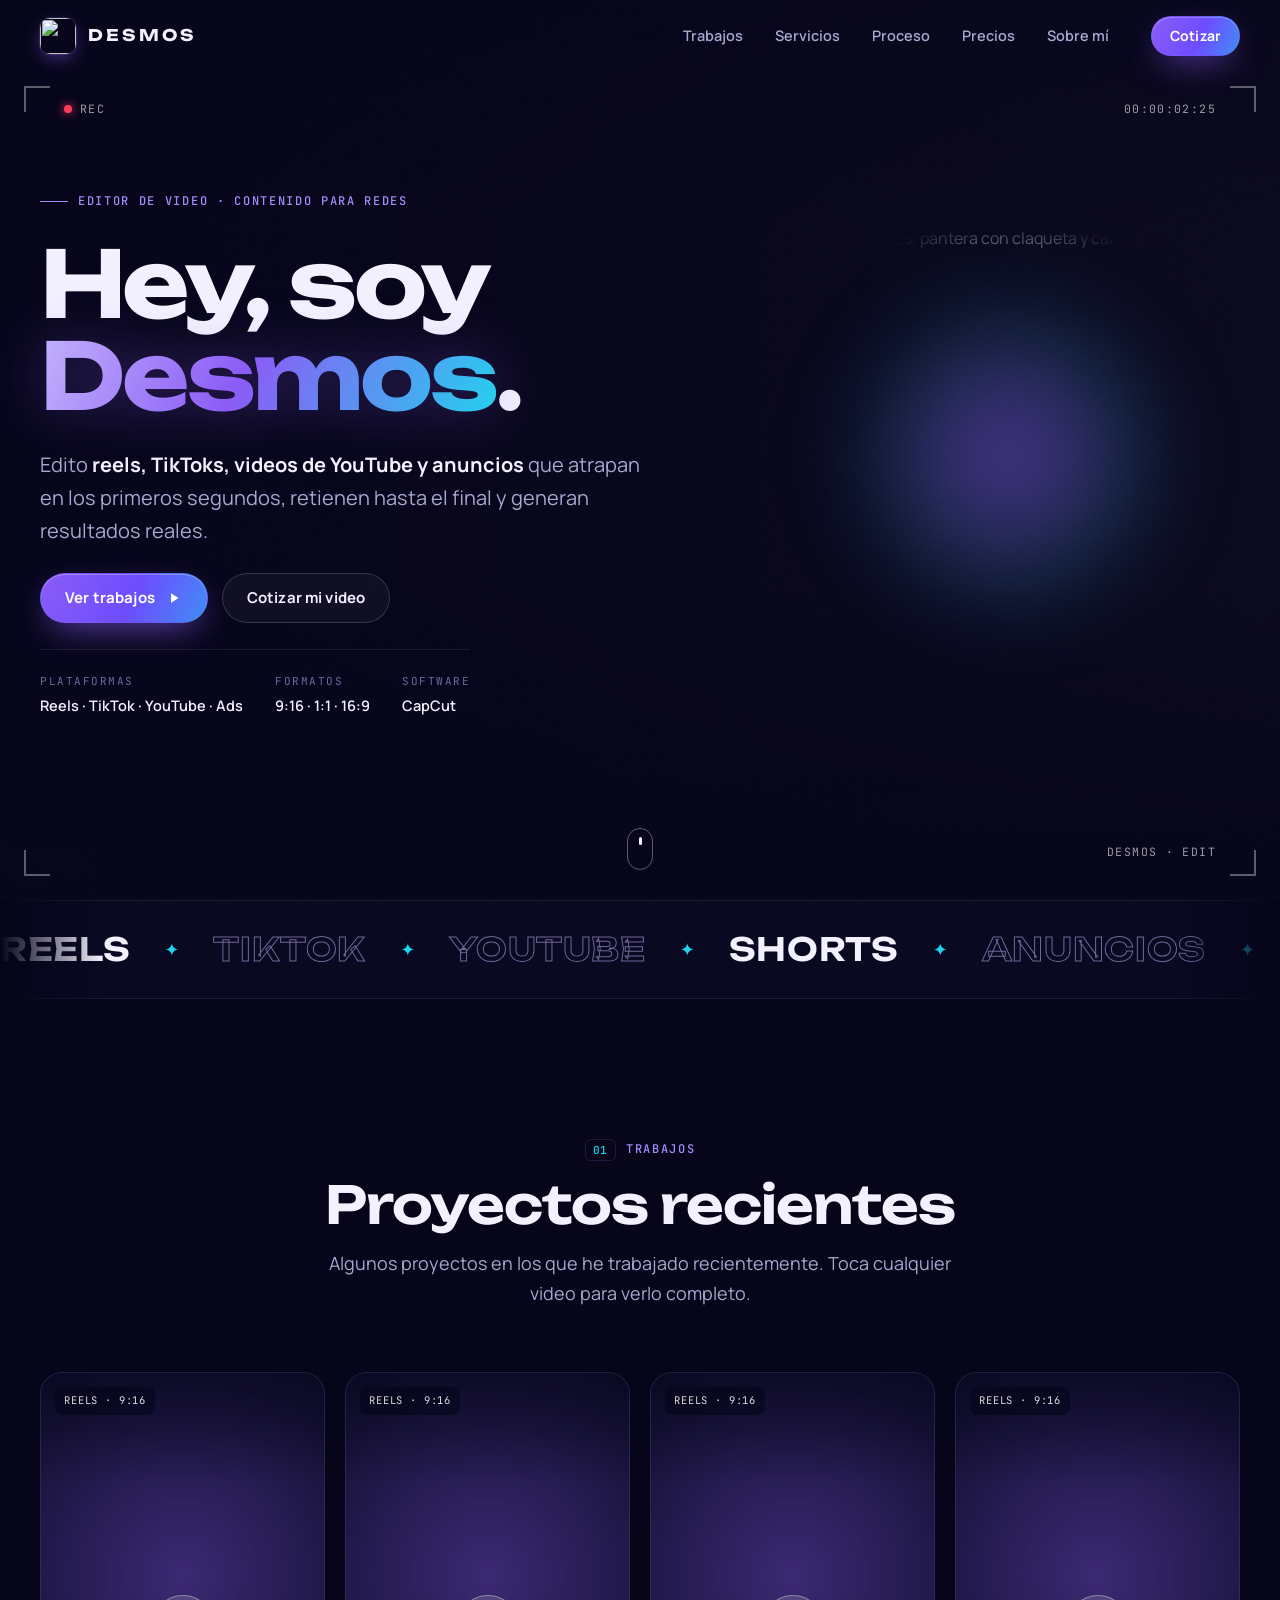
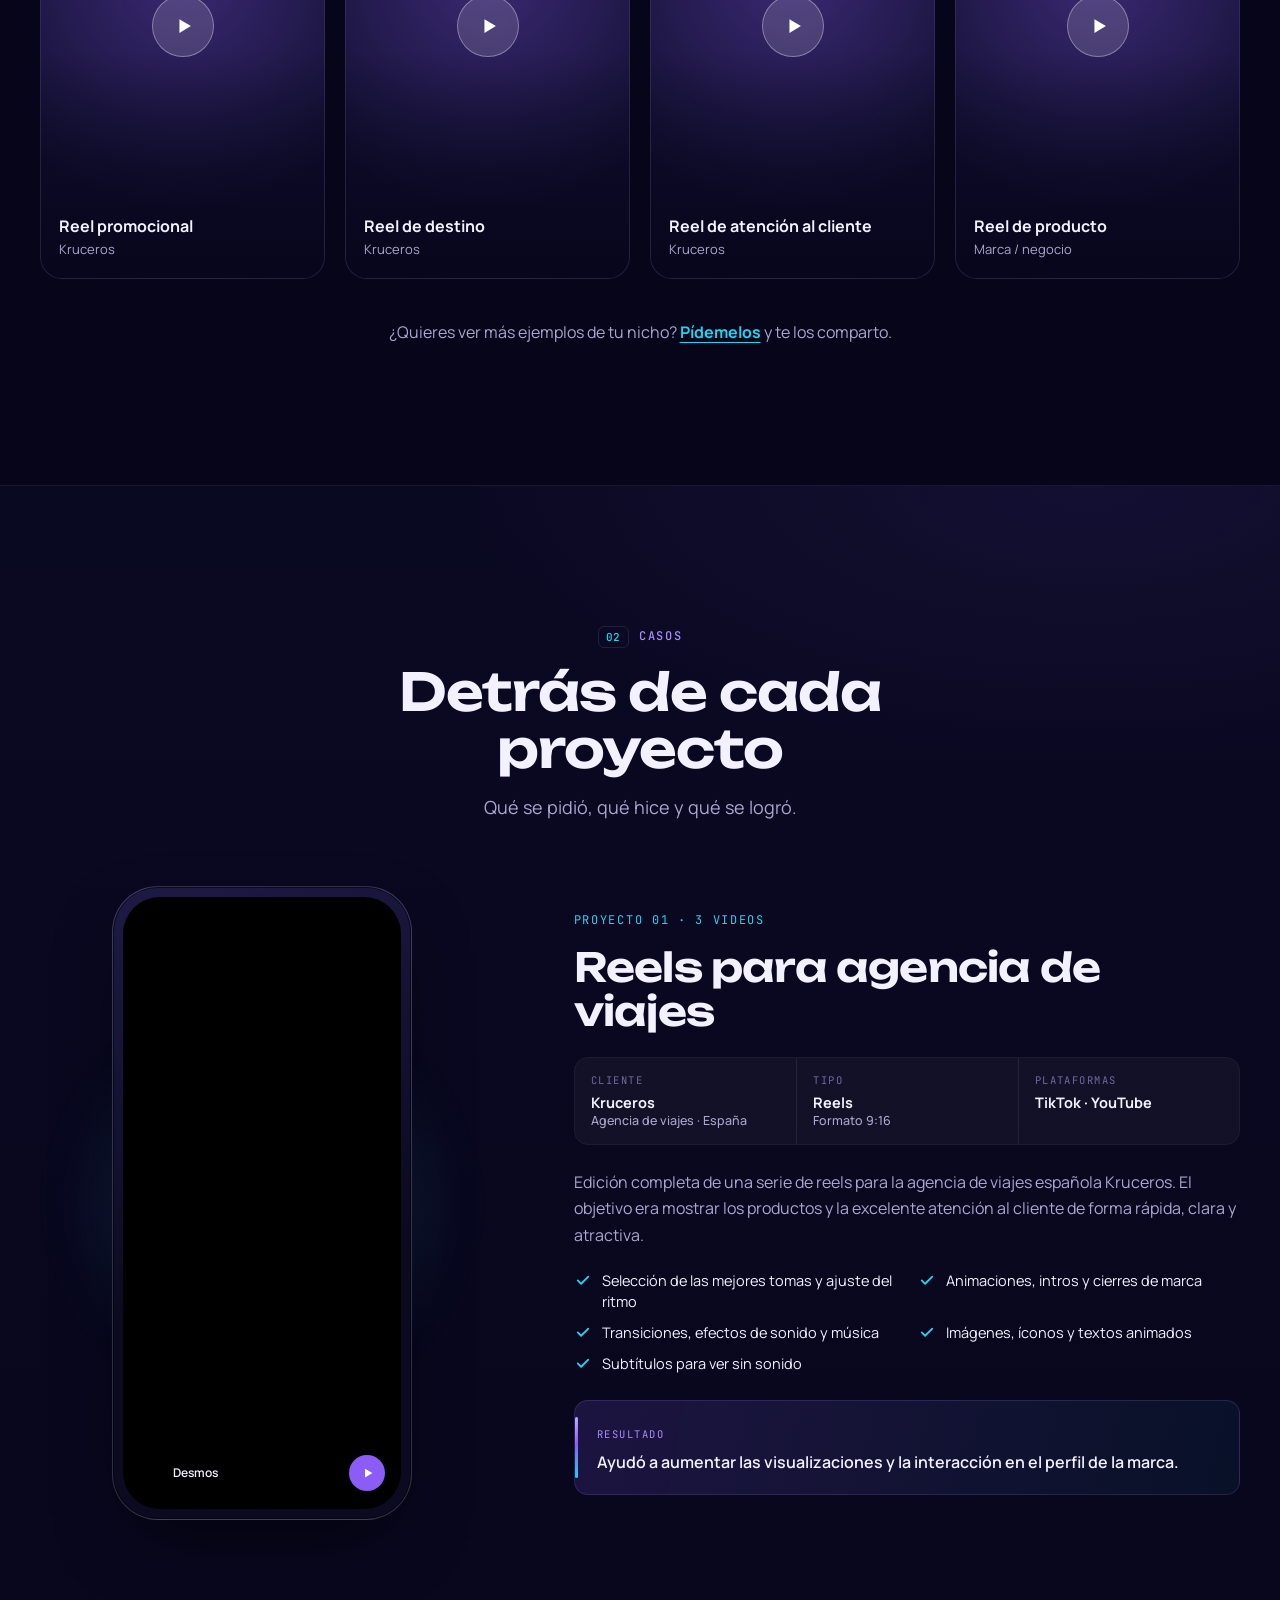
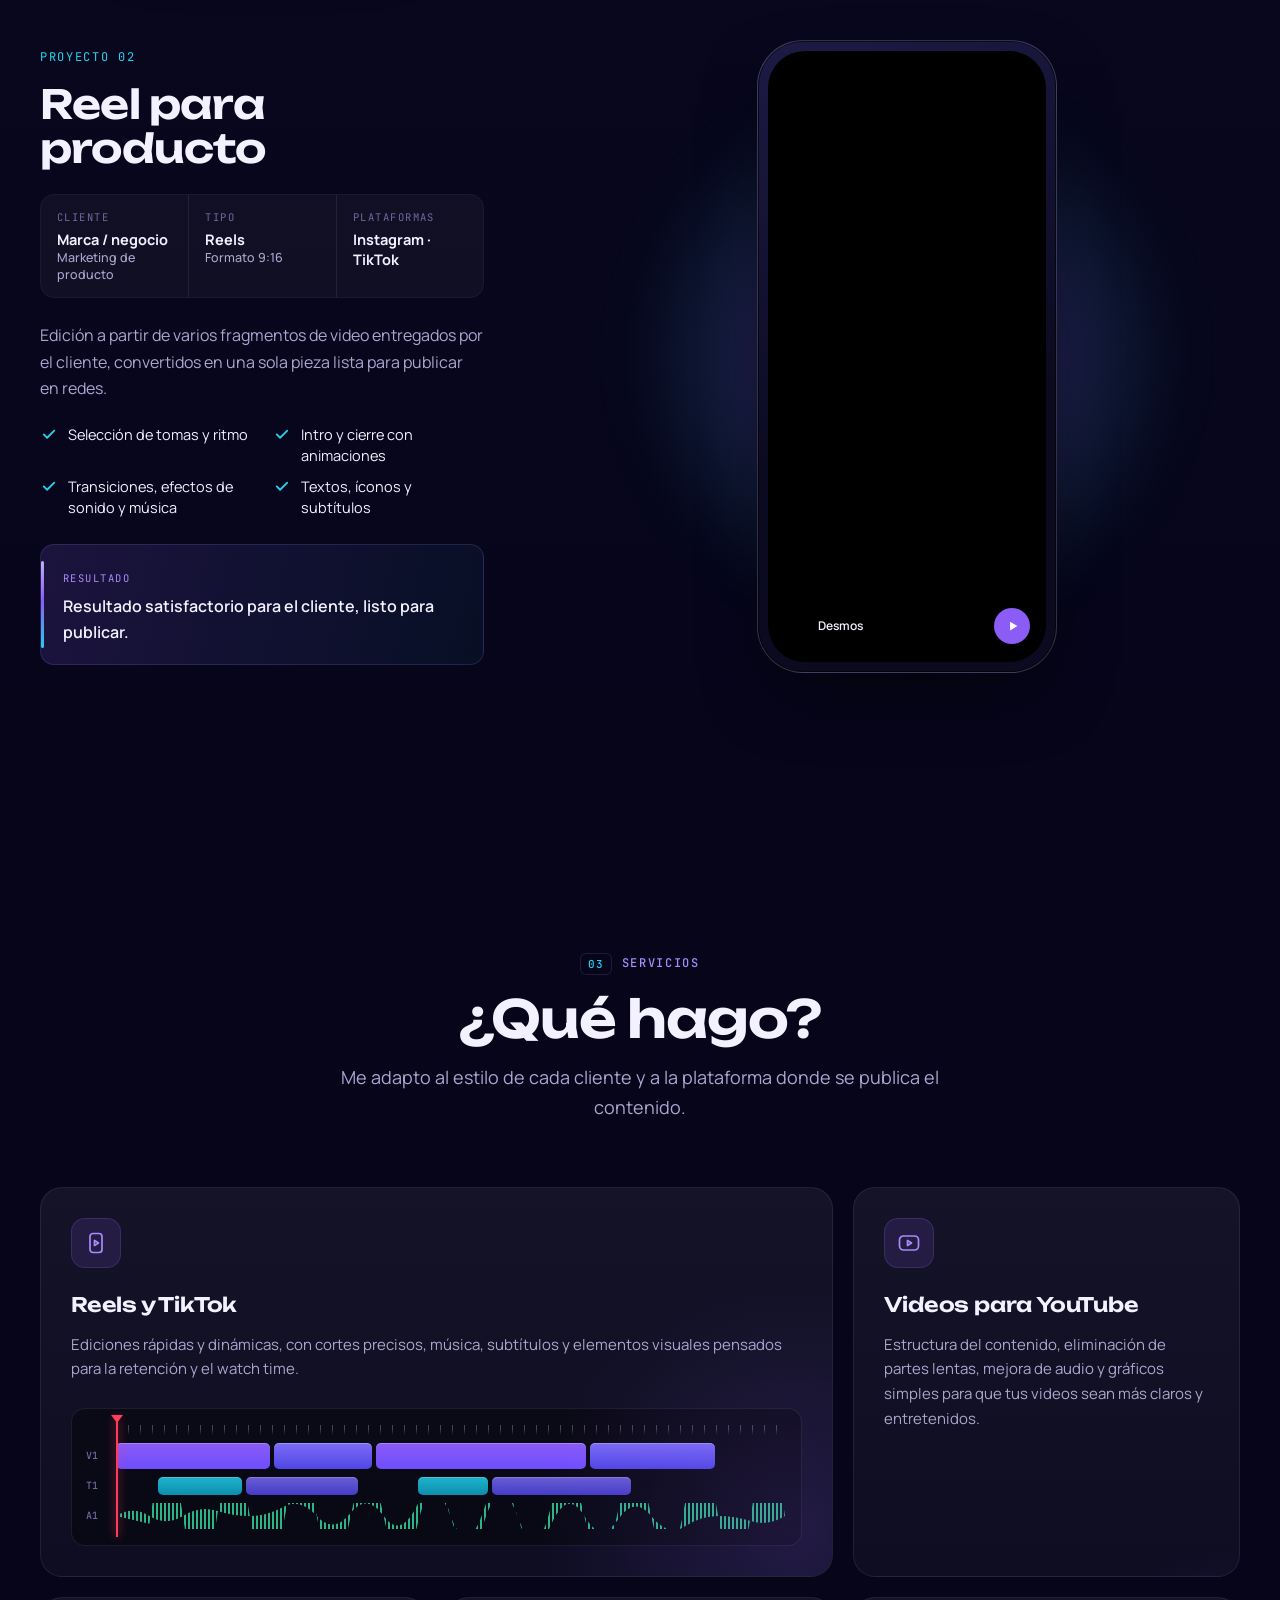
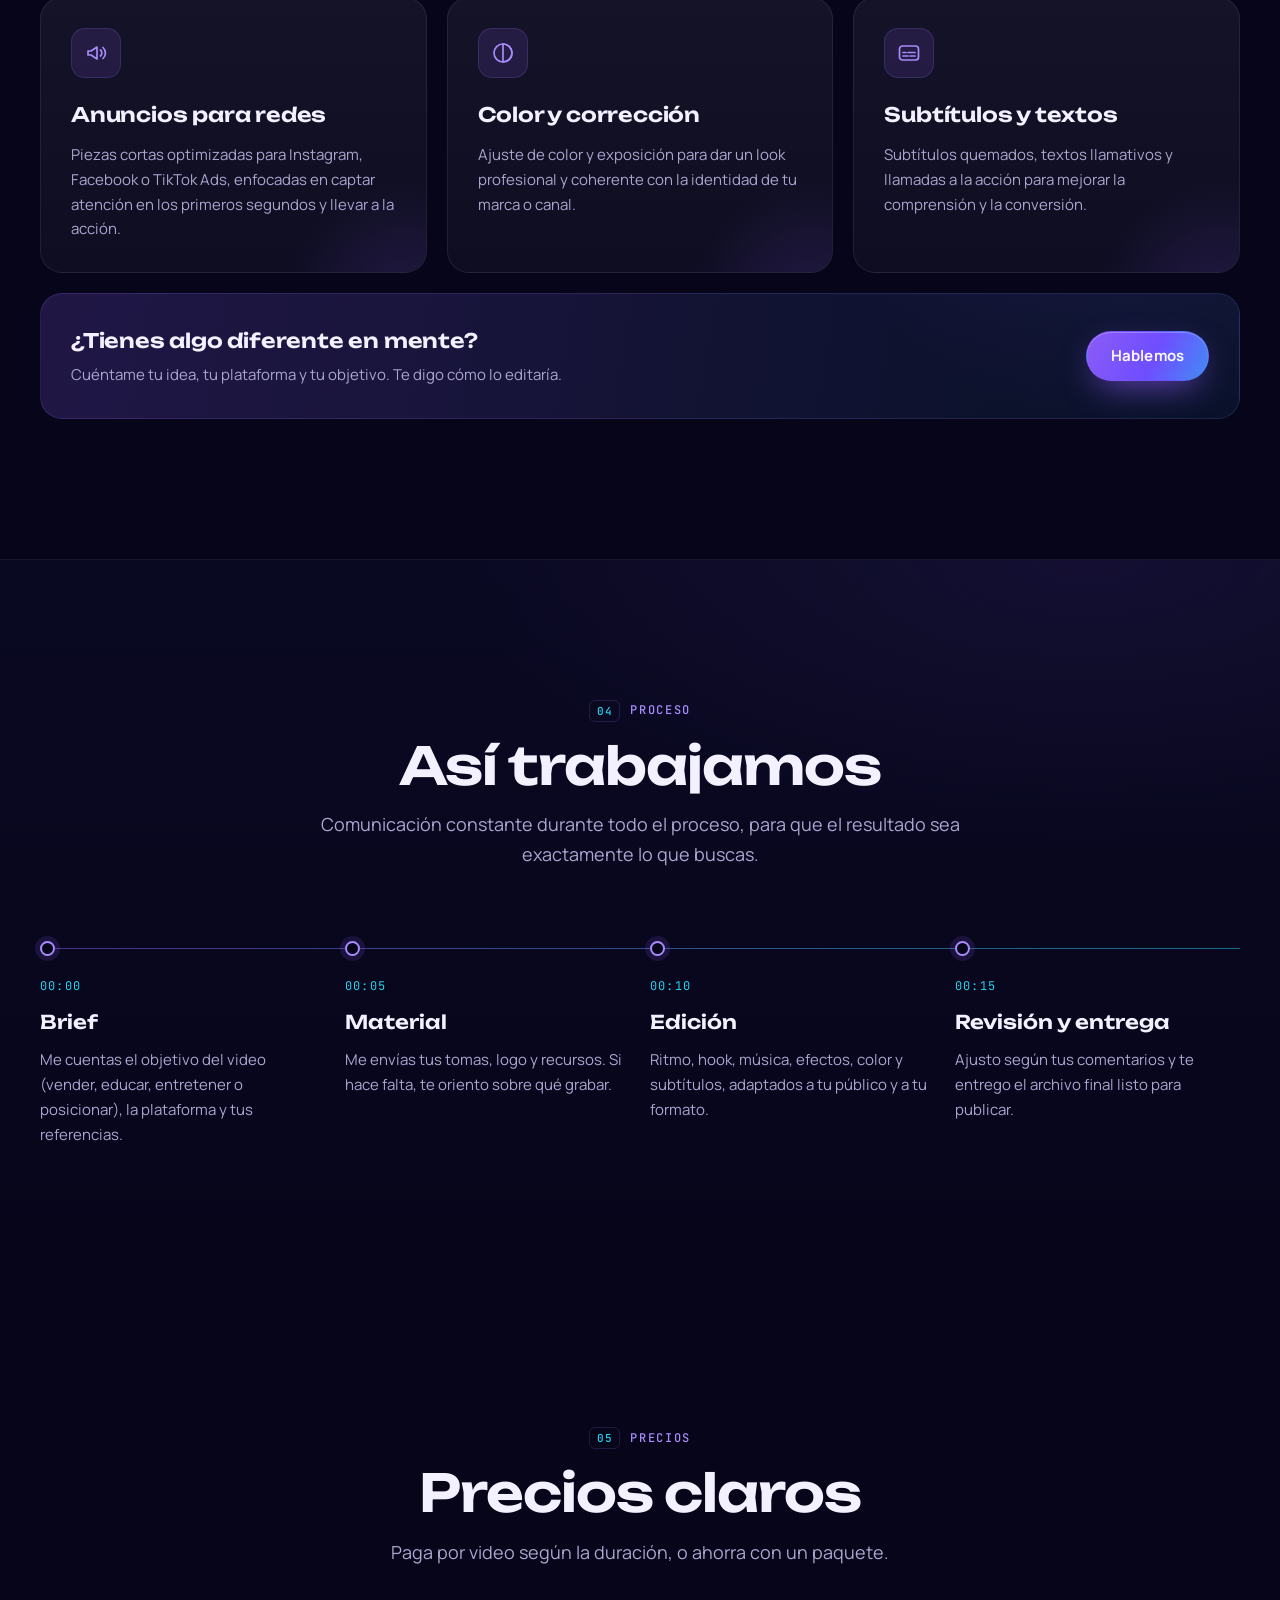
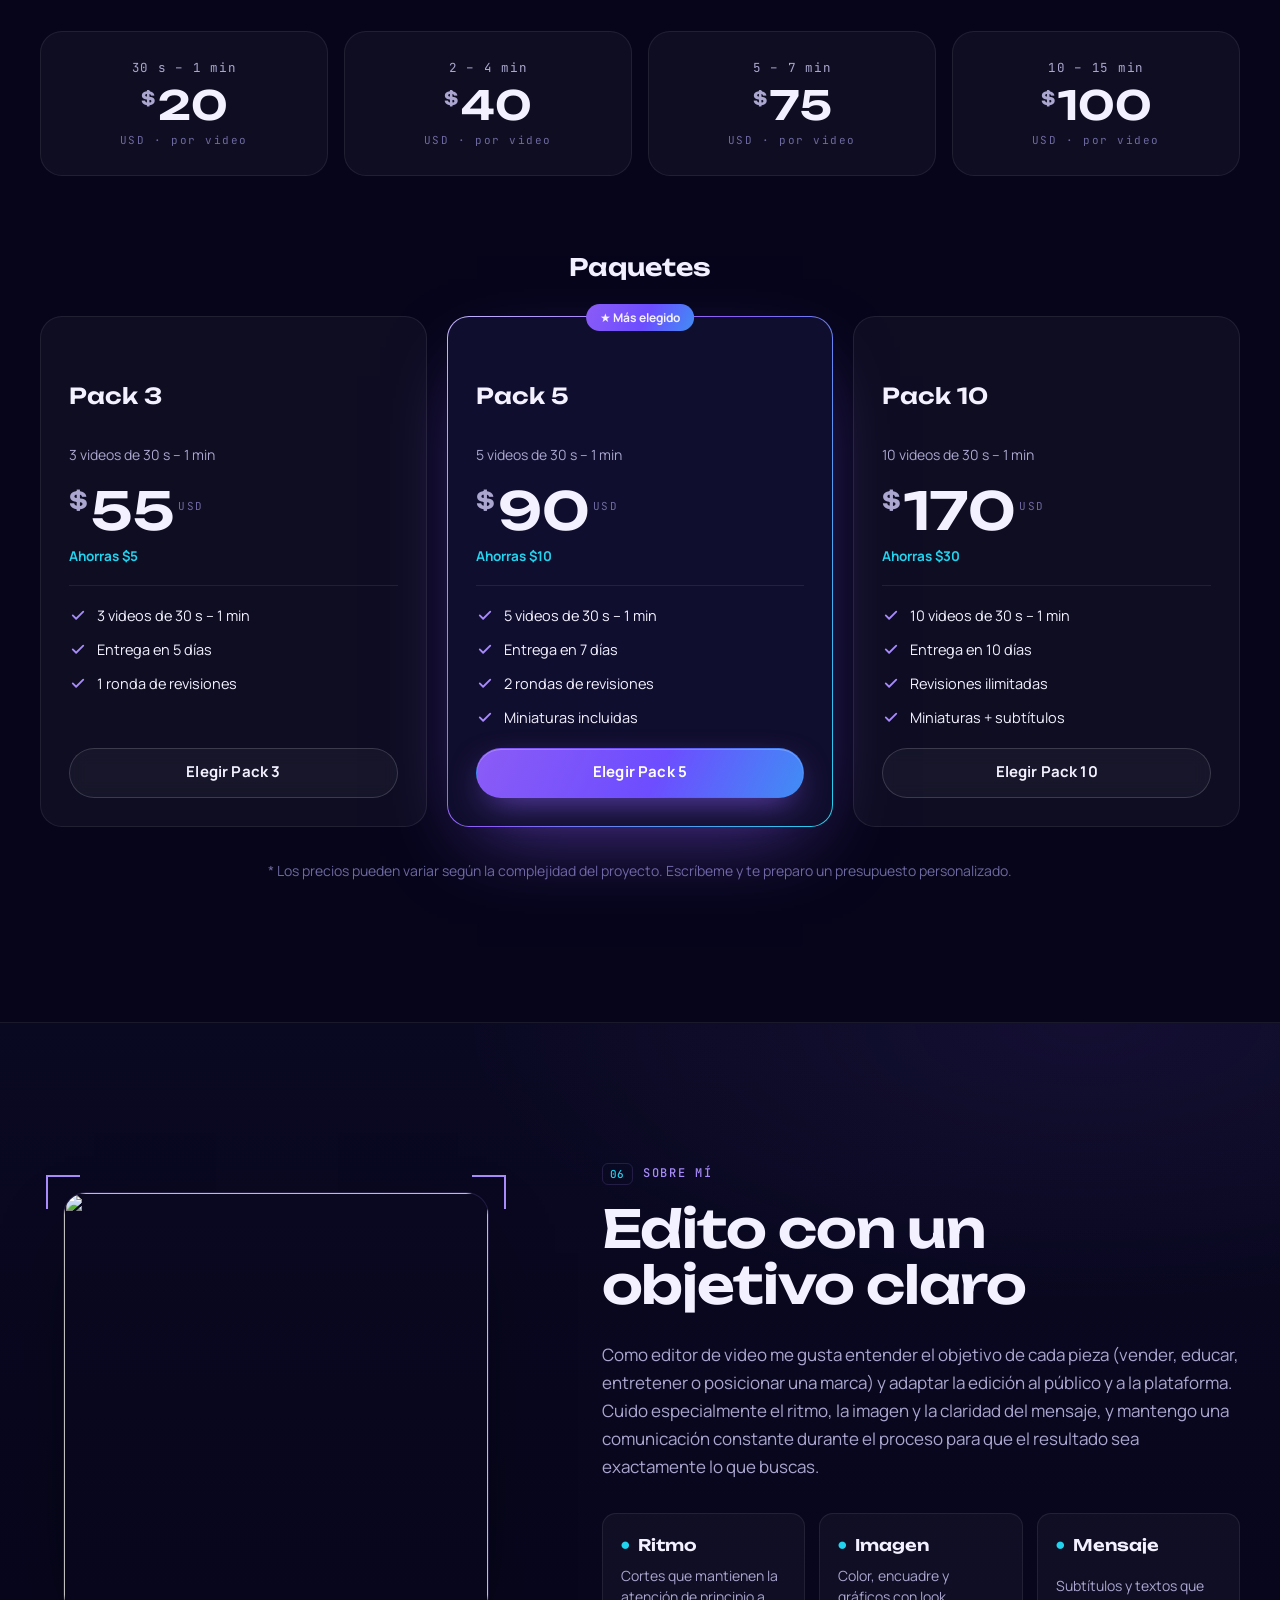
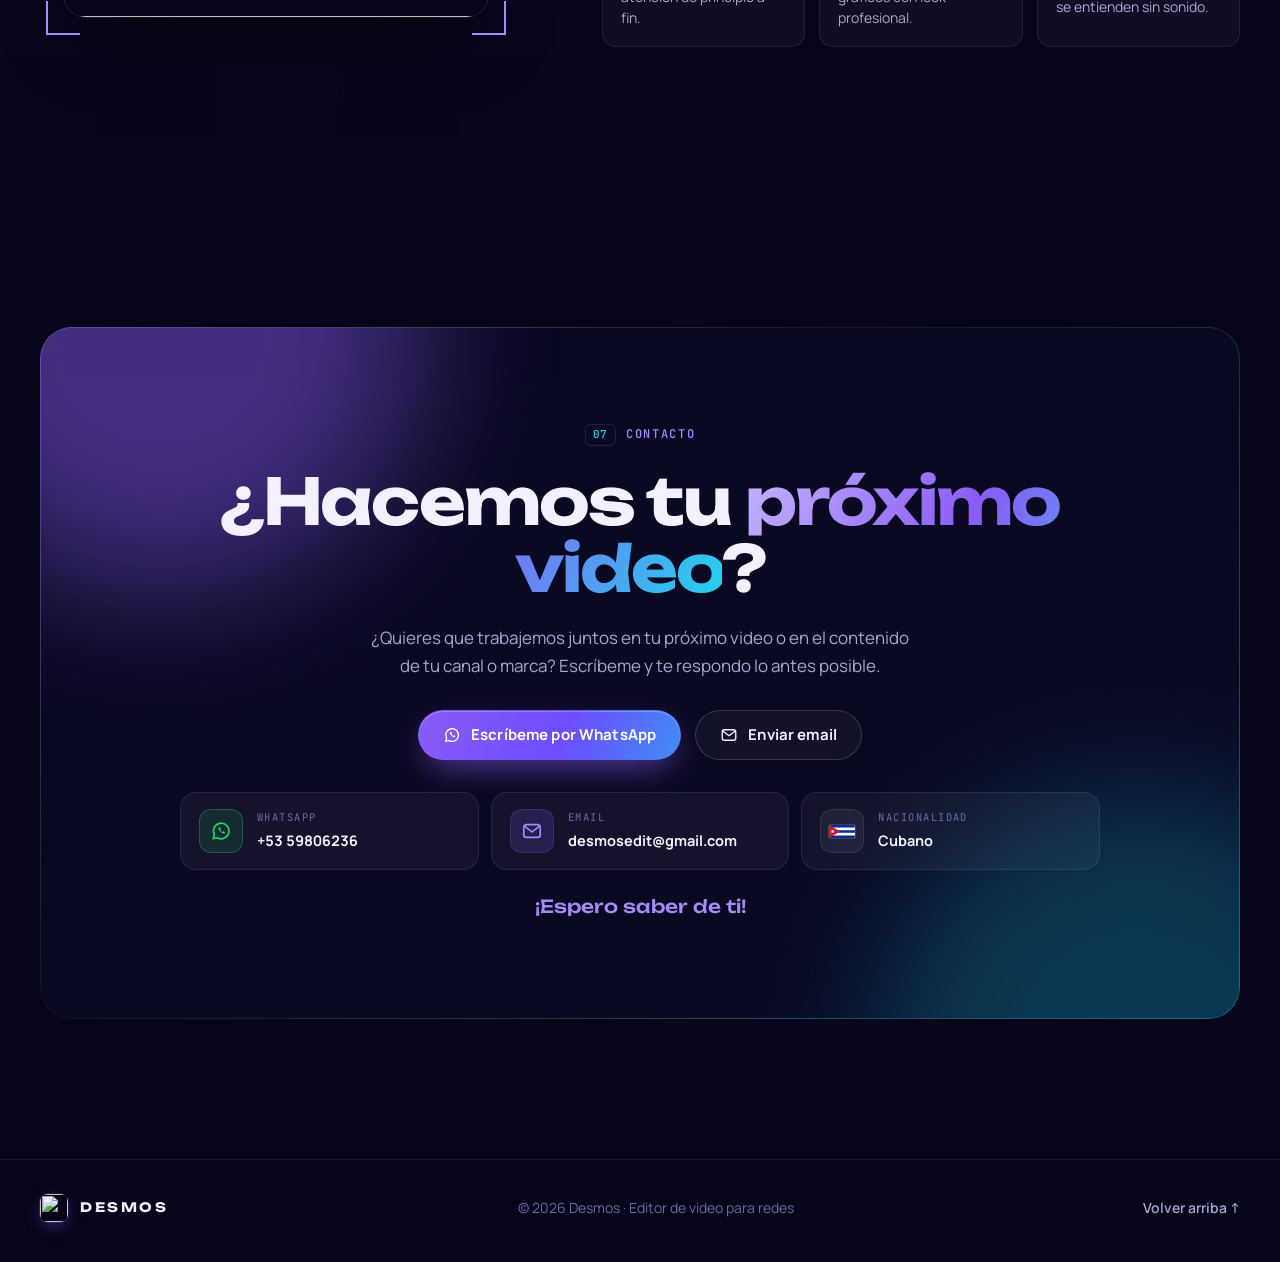
==== index.html @ 2a1c8a17 "Apuntar el sitio a la dirección oficial de DesmosEdit - og:url y og:image con URL completa para que " ====
<!doctype html>
<html lang="es" class="no-js">
<head>
  <meta charset="utf-8">
  <meta name="viewport" content="width=device-width, initial-scale=1, viewport-fit=cover">
  <title>Desmos · Editor de video para reels, TikTok, YouTube y anuncios</title>
  <meta name="description" content="Desmos, editor de video especializado en reels, TikTok, YouTube y anuncios para redes. Videos con ritmo, hooks y subtítulos que retienen la atención y generan resultados.">
  <meta name="theme-color" content="#06051a">
  <meta name="color-scheme" content="dark">

  <link rel="icon" type="image/png" href="assets/img/favicon.png">
  <link rel="apple-touch-icon" href="assets/img/apple-touch-icon.png">

  <!-- Open Graph: vista previa al compartir el link (si cambia la dirección del sitio, actualiza og:url y og:image) -->
  <meta property="og:type" content="website">
  <meta property="og:url" content="https://desmosedit.github.io/Portafolio-de-edici-n-de-video/">
  <meta property="og:locale" content="es_ES">
  <meta property="og:title" content="Desmos · Editor de video">
  <meta property="og:description" content="Reels, TikTok, YouTube y anuncios que atrapan en los primeros segundos.">
  <meta property="og:image" content="https://desmosedit.github.io/Portafolio-de-edici-n-de-video/assets/img/og.jpg">
  <meta property="og:image:width" content="1200">
  <meta property="og:image:height" content="630">
  <meta name="twitter:card" content="summary_large_image">

  <link rel="preconnect" href="https://fonts.googleapis.com">
  <link rel="preconnect" href="https://fonts.gstatic.com" crossorigin>
  <link href="https://fonts.googleapis.com/css2?family=JetBrains+Mono:wght@400;500&family=Manrope:wght@400;500;600;700&family=Unbounded:wght@500;600;700&display=swap" rel="stylesheet">

  <link rel="stylesheet" href="css/styles.css">
  <script>document.documentElement.classList.replace('no-js', 'js');</script>
</head>

<body>
  <a class="skip-link" href="#contenido">Saltar al contenido</a>

  <!-- ============ INTRO (una vez por sesión) ============ -->
  <div class="intro" id="intro" aria-hidden="true">
    <video class="intro__video" src="assets/video/intro.mp4" muted playsinline preload="auto"></video>
    <div class="intro__brand">
      <span class="intro__name">DESMOS</span>
      <span class="intro__role">Editor de video</span>
    </div>
    <button class="intro__skip" type="button" tabindex="-1">Saltar intro</button>
  </div>

  <!-- ============ HEADER ============ -->
  <header class="header" id="header">
    <div class="progress" aria-hidden="true"><span class="progress__bar" id="progress"></span></div>
    <nav class="nav container" aria-label="Principal">
      <a class="brand" href="#inicio" aria-label="Desmos, ir al inicio">
        <img class="brand__mark" src="assets/img/apple-touch-icon.png" alt="" width="36" height="36">
        <span class="brand__name">DESMOS</span>
      </a>

      <ul class="nav__links" id="nav-links">
        <li><a href="#trabajos">Trabajos</a></li>
        <li><a href="#servicios">Servicios</a></li>
        <li><a href="#proceso">Proceso</a></li>
        <li data-requires="precios"><a href="#precios">Precios</a></li>
        <li><a href="#sobre-mi">Sobre mí</a></li>
        <li class="nav__links-cta"><a class="btn btn--primary" href="#contacto">Cotizar mi video</a></li>
      </ul>

      <a class="btn btn--primary btn--sm nav__cta" href="#contacto">Cotizar</a>
      <button class="nav__toggle" type="button" aria-controls="nav-links" aria-expanded="false" aria-label="Abrir menú">
        <span></span><span></span>
      </button>
    </nav>
  </header>

  <main id="contenido">

    <!-- ============ HERO ============ -->
    <section class="hero" id="inicio">
      <div class="hero__media" aria-hidden="true">
        <video class="hero__video" autoplay muted loop playsinline preload="auto" poster="assets/img/hero-poster.jpg">
          <source src="assets/video/hero-bg.mp4" type="video/mp4">
        </video>
      </div>

      <div class="hero__frame" aria-hidden="true">
        <span class="corner corner--tl"></span><span class="corner corner--tr"></span>
        <span class="corner corner--bl"></span><span class="corner corner--br"></span>
        <span class="hero__rec"><i></i>REC</span>
        <span class="hero__tc" id="timecode">00:00:00:00</span>
        <span class="hero__fmt">DESMOS · EDIT</span>
      </div>

      <div class="container hero__inner">
        <div class="hero__copy">
          <p class="eyebrow hero__anim" style="--d:0">Editor de video · Contenido para redes</p>
          <h1 class="hero__title hero__anim" style="--d:1">Hey, soy <span class="text-grad">Desmos</span>.</h1>
          <p class="hero__lead hero__anim" style="--d:2">
            Edito <strong>reels, TikToks, videos de YouTube y anuncios</strong> que atrapan en los primeros
            segundos, retienen hasta el final y generan resultados reales.
          </p>
          <div class="hero__actions hero__anim" style="--d:3">
            <a class="btn btn--primary" href="#trabajos">
              Ver trabajos
              <svg viewBox="0 0 24 24" aria-hidden="true"><path d="M8 5.5v13l10-6.5-10-6.5Z" fill="currentColor"/></svg>
            </a>
            <a class="btn btn--ghost" href="#contacto">Cotizar mi video</a>
          </div>
          <ul class="hero__facts hero__anim" style="--d:4">
            <li><span>Plataformas</span>Reels · TikTok · YouTube · Ads</li>
            <li><span>Formatos</span>9:16 · 1:1 · 16:9</li>
            <li><span>Software</span>CapCut</li>
          </ul>
        </div>

        <div class="hero__emblem hero__anim" style="--d:2">
          <img src="assets/img/logo.webp" alt="Logo de Desmos: pantera con claqueta y cámara" width="720" height="720" fetchpriority="high">
        </div>
      </div>

      <a class="hero__scroll" href="#trabajos" aria-label="Bajar a trabajos"><span></span></a>
    </section>

    <!-- ============ MARQUEE ============ -->
    <div class="marquee" aria-hidden="true">
      <div class="marquee__track">
        <span>Reels</span><i>✦</i><span>TikTok</span><i>✦</i><span>YouTube</span><i>✦</i><span>Shorts</span><i>✦</i>
        <span>Anuncios</span><i>✦</i><span>Subtítulos</span><i>✦</i><span>Color</span><i>✦</i><span>Sonido</span><i>✦</i>
        <span>Reels</span><i>✦</i><span>TikTok</span><i>✦</i><span>YouTube</span><i>✦</i><span>Shorts</span><i>✦</i>
        <span>Anuncios</span><i>✦</i><span>Subtítulos</span><i>✦</i><span>Color</span><i>✦</i><span>Sonido</span><i>✦</i>
      </div>
    </div>

    <!-- ============ TRABAJOS ============ -->
    <section class="section" id="trabajos">
      <div class="container">
        <header class="section__head reveal">
          <p class="label"><span>01</span>Trabajos</p>
          <h2 class="section__title">Proyectos recientes</h2>
          <p class="section__lead">Algunos proyectos en los que he trabajado recientemente. Toca cualquier video para verlo completo.</p>
        </header>

        <div class="filters" id="filters" role="group" aria-label="Filtrar trabajos" hidden></div>
        <div class="work-grid" id="work-grid"></div>
        <p class="section__foot reveal">¿Quieres ver más ejemplos de tu nicho? <a href="#contacto">Pídemelos</a> y te los comparto.</p>
      </div>
    </section>

    <!-- ============ CASOS ============ -->
    <section class="section section--alt" id="casos">
      <div class="container">
        <header class="section__head reveal">
          <p class="label"><span>02</span>Casos</p>
          <h2 class="section__title">Detrás de cada proyecto</h2>
          <p class="section__lead">Qué se pidió, qué hice y qué se logró.</p>
        </header>
        <div class="cases" id="cases"></div>
      </div>
    </section>

    <!-- ============ SERVICIOS ============ -->
    <section class="section" id="servicios">
      <div class="container">
        <header class="section__head reveal">
          <p class="label"><span>03</span>Servicios</p>
          <h2 class="section__title">¿Qué hago?</h2>
          <p class="section__lead">Me adapto al estilo de cada cliente y a la plataforma donde se publica el contenido.</p>
        </header>

        <div class="services">
          <article class="service service--wide reveal">
            <div class="service__icon"><svg viewBox="0 0 24 24" aria-hidden="true"><rect x="6" y="2.5" width="12" height="19" rx="3"/><path d="M10.5 9.5v5l4-2.5-4-2.5Z"/></svg></div>
            <h3>Reels y TikTok</h3>
            <p>Ediciones rápidas y dinámicas, con cortes precisos, música, subtítulos y elementos visuales pensados para la retención y el watch time.</p>
            <div class="timeline" aria-hidden="true">
              <div class="timeline__ruler"></div>
              <div class="timeline__track"><b>V1</b><span style="--w:22%"></span><span style="--w:14%"></span><span style="--w:30%"></span><span style="--w:18%"></span></div>
              <div class="timeline__track timeline__track--txt"><b>T1</b><span style="--w:12%;--m:6%"></span><span style="--w:16%"></span><span style="--w:10%;--m:8%"></span><span style="--w:20%"></span></div>
              <div class="timeline__track timeline__track--audio"><b>A1</b><span class="wave"></span></div>
              <i class="timeline__head"></i>
            </div>
          </article>

          <article class="service reveal">
            <div class="service__icon"><svg viewBox="0 0 24 24" aria-hidden="true"><rect x="2.5" y="5" width="19" height="14" rx="4"/><path d="M10.5 9.5v5l4-2.5-4-2.5Z"/></svg></div>
            <h3>Videos para YouTube</h3>
            <p>Estructura del contenido, eliminación de partes lentas, mejora de audio y gráficos simples para que tus videos sean más claros y entretenidos.</p>
          </article>

          <article class="service reveal">
            <div class="service__icon"><svg viewBox="0 0 24 24" aria-hidden="true"><path d="M4 10v4h3l6 4V6L7 10H4Z"/><path d="M16.5 9a4 4 0 0 1 0 6M19 6.5a7.5 7.5 0 0 1 0 11"/></svg></div>
            <h3>Anuncios para redes</h3>
            <p>Piezas cortas optimizadas para Instagram, Facebook o TikTok Ads, enfocadas en captar atención en los primeros segundos y llevar a la acción.</p>
          </article>

          <article class="service reveal">
            <div class="service__icon"><svg viewBox="0 0 24 24" aria-hidden="true"><circle cx="12" cy="12" r="9"/><path d="M12 3v18M12 3a9 9 0 0 1 0 18"/></svg></div>
            <h3>Color y corrección</h3>
            <p>Ajuste de color y exposición para dar un look profesional y coherente con la identidad de tu marca o canal.</p>
          </article>

          <article class="service reveal">
            <div class="service__icon"><svg viewBox="0 0 24 24" aria-hidden="true"><rect x="2.5" y="5" width="19" height="14" rx="3"/><path d="M6 15h5M13 15h5M6 11.5h3M11 11.5h7"/></svg></div>
            <h3>Subtítulos y textos</h3>
            <p>Subtítulos quemados, textos llamativos y llamadas a la acción para mejorar la comprensión y la conversión.</p>
          </article>

          <article class="service service--cta reveal">
            <div>
              <h3>¿Tienes algo diferente en mente?</h3>
              <p>Cuéntame tu idea, tu plataforma y tu objetivo. Te digo cómo lo editaría.</p>
            </div>
            <a class="btn btn--primary" href="#contacto">Hablemos</a>
          </article>
        </div>
      </div>
    </section>

    <!-- ============ PROCESO ============ -->
    <section class="section section--alt" id="proceso">
      <div class="container">
        <header class="section__head reveal">
          <p class="label"><span>04</span>Proceso</p>
          <h2 class="section__title">Así trabajamos</h2>
          <p class="section__lead">Comunicación constante durante todo el proceso, para que el resultado sea exactamente lo que buscas.</p>
        </header>

        <ol class="steps">
          <li class="step reveal" style="--d:0">
            <span class="step__tc">00:00</span>
            <h3>Brief</h3>
            <p>Me cuentas el objetivo del video (vender, educar, entretener o posicionar), la plataforma y tus referencias.</p>
          </li>
          <li class="step reveal" style="--d:1">
            <span class="step__tc">00:05</span>
            <h3>Material</h3>
            <p>Me envías tus tomas, logo y recursos. Si hace falta, te oriento sobre qué grabar.</p>
          </li>
          <li class="step reveal" style="--d:2">
            <span class="step__tc">00:10</span>
            <h3>Edición</h3>
            <p>Ritmo, hook, música, efectos, color y subtítulos, adaptados a tu público y a tu formato.</p>
          </li>
          <li class="step reveal" style="--d:3">
            <span class="step__tc">00:15</span>
            <h3>Revisión y entrega</h3>
            <p>Ajusto según tus comentarios y te entrego el archivo final listo para publicar.</p>
          </li>
        </ol>
      </div>
    </section>

    <!-- ============ PRECIOS ============ -->
    <section class="section" id="precios" hidden>
      <div class="container">
        <header class="section__head reveal">
          <p class="label"><span>05</span>Precios</p>
          <h2 class="section__title">Precios claros</h2>
          <p class="section__lead">Paga por video según la duración, o ahorra con un paquete.</p>
        </header>
        <div class="price-tiles" id="price-tiles"></div>
        <h3 class="packs__title reveal">Paquetes</h3>
        <div class="packs" id="packs"></div>
        <p class="price-note reveal" id="price-note"></p>
      </div>
    </section>

    <!-- ============ SOBRE MÍ ============ -->
    <section class="section section--alt" id="sobre-mi">
      <div class="container about">
        <div class="about__visual reveal">
          <div class="about__frame">
            <img src="assets/img/logo.webp" alt="" width="720" height="720" loading="lazy">
            <span class="corner corner--tl"></span><span class="corner corner--tr"></span>
            <span class="corner corner--bl"></span><span class="corner corner--br"></span>
          </div>
        </div>
        <div class="about__body">
          <header class="section__head section__head--left reveal">
            <p class="label"><span>06</span>Sobre mí</p>
            <h2 class="section__title">Edito con un objetivo claro</h2>
          </header>
          <p class="about__text reveal">
            Como editor de video me gusta entender el objetivo de cada pieza (vender, educar, entretener o posicionar una marca)
            y adaptar la edición al público y a la plataforma. Cuido especialmente el ritmo, la imagen y la claridad del mensaje,
            y mantengo una comunicación constante durante el proceso para que el resultado sea exactamente lo que buscas.
          </p>
          <ul class="pillars reveal">
            <li><strong>Ritmo</strong><span>Cortes que mantienen la atención de principio a fin.</span></li>
            <li><strong>Imagen</strong><span>Color, encuadre y gráficos con look profesional.</span></li>
            <li><strong>Mensaje</strong><span>Subtítulos y textos que se entienden sin sonido.</span></li>
          </ul>
        </div>
      </div>
    </section>

    <!-- ============ CONTACTO ============ -->
    <section class="section contact" id="contacto">
      <div class="container">
        <div class="contact__panel reveal">
          <p class="label label--center"><span>07</span>Contacto</p>
          <h2 class="contact__title">¿Hacemos tu <span class="text-grad">próximo video</span>?</h2>
          <p class="contact__lead">¿Quieres que trabajemos juntos en tu próximo video o en el contenido de tu canal o marca? Escríbeme y te respondo lo antes posible.</p>
          <div class="contact__actions" id="contact-actions"></div>
          <ul class="socials" id="socials"></ul>
          <p class="contact__sign">¡Espero saber de ti!</p>
        </div>
      </div>
    </section>
  </main>

  <footer class="footer">
    <div class="container footer__inner">
      <a class="brand" href="#inicio" aria-label="Desmos, volver arriba">
        <img class="brand__mark" src="assets/img/apple-touch-icon.png" alt="" width="28" height="28" loading="lazy">
        <span class="brand__name">DESMOS</span>
      </a>
      <p>© <span id="year">2026</span> Desmos · Editor de video para redes</p>
      <a class="footer__top" href="#inicio">Volver arriba ↑</a>
    </div>
  </footer>

  <!-- ============ LIGHTBOX ============ -->
  <div class="lightbox" id="lightbox" role="dialog" aria-modal="true" aria-labelledby="lb-title" hidden>
    <div class="lightbox__backdrop" data-close></div>
    <div class="lightbox__dialog">
      <div class="lightbox__stage" id="lb-stage"></div>
      <div class="lightbox__bar">
        <div>
          <p class="lightbox__title" id="lb-title"></p>
          <p class="lightbox__meta" id="lb-meta"></p>
        </div>
        <span class="lightbox__count" id="lb-count"></span>
      </div>
    </div>
    <button class="lightbox__close" type="button" data-close aria-label="Cerrar video">
      <svg viewBox="0 0 24 24" aria-hidden="true"><path d="M6 6l12 12M18 6 6 18"/></svg>
    </button>
    <button class="lightbox__nav lightbox__nav--prev" type="button" aria-label="Video anterior">
      <svg viewBox="0 0 24 24" aria-hidden="true"><path d="M15 5l-7 7 7 7"/></svg>
    </button>
    <button class="lightbox__nav lightbox__nav--next" type="button" aria-label="Video siguiente">
      <svg viewBox="0 0 24 24" aria-hidden="true"><path d="M9 5l7 7-7 7"/></svg>
    </button>
  </div>

  <script src="js/config.js"></script>
  <script src="js/main.js"></script>
</body>
</html>
---- css/styles.css ----
/* =====================================================================
   DESMOS · Portafolio de editor de video
   ===================================================================== */

:root {
  --bg: #06051a;
  --bg-2: #0a0922;
  --bg-3: #100e2e;
  --surface: rgba(255, 255, 255, 0.035);
  --surface-2: rgba(255, 255, 255, 0.06);
  --line: rgba(167, 139, 250, 0.16);
  --line-2: rgba(255, 255, 255, 0.08);
  --text: #f3f1ff;
  --muted: #aaa6cf;
  --dim: #6e69a0;

  --violet: #8b5cf6;
  --violet-2: #a78bfa;
  --magenta: #d946ef;
  --cyan: #22d3ee;
  --grad: linear-gradient(115deg, #c4b5fd 0%, #8b5cf6 45%, #22d3ee 100%);
  --grad-btn: linear-gradient(115deg, #8b5cf6 0%, #6d4dff 55%, #22b8ee 130%);

  --font-display: "Unbounded", "Segoe UI", system-ui, sans-serif;
  --font-body: "Manrope", "Segoe UI", system-ui, sans-serif;
  --font-mono: "JetBrains Mono", ui-monospace, "Cascadia Code", Consolas, monospace;

  --radius: 22px;
  --radius-sm: 14px;
  --max: 1200px;
  --header-h: 72px;
  --ease: cubic-bezier(0.2, 0.7, 0.2, 1);
  --shadow: 0 30px 80px -30px rgba(0, 0, 0, 0.8);
}

/* ---------- Base ---------- */
*,
*::before,
*::after { box-sizing: border-box; }

html {
  scroll-behavior: smooth;
  scroll-padding-top: calc(var(--header-h) + 8px);
  -webkit-text-size-adjust: 100%;
}

body {
  margin: 0;
  font-family: var(--font-body);
  font-size: 16px;
  line-height: 1.65;
  color: var(--text);
  background: var(--bg);
  -webkit-font-smoothing: antialiased;
  overflow-x: hidden;
}

body.is-locked { overflow: hidden; }

img, video, svg { display: block; max-width: 100%; }
a { color: inherit; }
button { font: inherit; color: inherit; }
h1, h2, h3, p { margin: 0; }
ul, ol { margin: 0; padding: 0; list-style: none; }
[hidden] { display: none !important; }

::selection { background: rgba(139, 92, 246, 0.45); color: #fff; }

:focus-visible {
  outline: 2px solid var(--cyan);
  outline-offset: 3px;
  border-radius: 6px;
}

.container {
  width: min(var(--max), calc(100% - 40px));
  margin-inline: auto;
}

.text-grad {
  background: var(--grad);
  -webkit-background-clip: text;
  background-clip: text;
  color: transparent;
}

.skip-link {
  position: fixed;
  top: 12px;
  left: 12px;
  z-index: 200;
  padding: 10px 16px;
  border-radius: 10px;
  background: var(--violet);
  color: #fff;
  font-weight: 700;
  text-decoration: none;
  transform: translateY(-160%);
  transition: transform 0.2s var(--ease);
}
.skip-link:focus { transform: translateY(0); }

/* ---------- Buttons ---------- */
.btn {
  --h: 50px;
  display: inline-flex;
  align-items: center;
  justify-content: center;
  gap: 10px;
  height: var(--h);
  padding: 0 24px;
  border-radius: 999px;
  border: 1px solid transparent;
  font-weight: 700;
  font-size: 15px;
  letter-spacing: 0.01em;
  text-decoration: none;
  white-space: nowrap;
  cursor: pointer;
  transition: transform 0.25s var(--ease), box-shadow 0.25s var(--ease), background-color 0.25s, border-color 0.25s;
}
.btn svg { width: 18px; height: 18px; flex: none; }
.btn:hover { transform: translateY(-2px); }
.btn:active { transform: translateY(0); }

.btn--primary {
  background: var(--grad-btn);
  color: #fff;
  box-shadow: 0 12px 34px -10px rgba(139, 92, 246, 0.75), inset 0 1px 0 rgba(255, 255, 255, 0.25);
}
.btn--primary:hover { box-shadow: 0 18px 44px -10px rgba(139, 92, 246, 0.95), inset 0 1px 0 rgba(255, 255, 255, 0.3); }

.btn--ghost {
  background: rgba(255, 255, 255, 0.04);
  border-color: rgba(255, 255, 255, 0.16);
  color: var(--text);
  backdrop-filter: blur(8px);
}
.btn--ghost:hover { border-color: var(--violet-2); background: rgba(139, 92, 246, 0.12); }

.btn--sm { --h: 40px; padding: 0 18px; font-size: 14px; }

/* ---------- Labels / headings ---------- */
.eyebrow,
.label {
  display: inline-flex;
  align-items: center;
  gap: 10px;
  font-family: var(--font-mono);
  font-size: 12px;
  font-weight: 500;
  letter-spacing: 0.14em;
  text-transform: uppercase;
  color: var(--violet-2);
}

.label span {
  display: inline-grid;
  place-items: center;
  height: 22px;
  padding: 0 7px;
  border-radius: 6px;
  border: 1px solid var(--line);
  color: var(--cyan);
  font-size: 11px;
  letter-spacing: 0.06em;
}
.label--center { justify-content: center; }

.section {
  position: relative;
  padding: clamp(80px, 11vw, 140px) 0;
}
.section--alt {
  background:
    radial-gradient(900px 400px at 85% 0%, rgba(139, 92, 246, 0.08), transparent 70%),
    linear-gradient(180deg, var(--bg-2), var(--bg));
  border-top: 1px solid var(--line-2);
}

.section__head {
  display: grid;
  justify-items: center;
  gap: 16px;
  max-width: 720px;
  margin: 0 auto clamp(40px, 6vw, 64px);
  text-align: center;
}
.section__head--left { justify-items: start; text-align: left; margin: 0 0 28px; }

.section__title {
  font-family: var(--font-display);
  font-weight: 600;
  font-size: clamp(30px, 4.6vw, 52px);
  line-height: 1.08;
  letter-spacing: -0.02em;
}
.section__lead {
  color: var(--muted);
  font-size: clamp(16px, 1.6vw, 18px);
  max-width: 60ch;
}
.section__foot {
  margin-top: 40px;
  text-align: center;
  color: var(--muted);
}
.section__foot a { color: var(--cyan); font-weight: 700; text-underline-offset: 4px; }

/* ---------- Corners (viewfinder) ---------- */
.corner {
  position: absolute;
  width: 22px;
  height: 22px;
  border: 0 solid rgba(255, 255, 255, 0.55);
  pointer-events: none;
}
.corner--tl { top: 0; left: 0; border-top-width: 2px; border-left-width: 2px; }
.corner--tr { top: 0; right: 0; border-top-width: 2px; border-right-width: 2px; }
.corner--bl { bottom: 0; left: 0; border-bottom-width: 2px; border-left-width: 2px; }
.corner--br { bottom: 0; right: 0; border-bottom-width: 2px; border-right-width: 2px; }

/* =====================================================================
   INTRO
   ===================================================================== */
.intro { display: none; }

.js .intro {
  position: fixed;
  inset: 0;
  z-index: 150;
  display: grid;
  place-items: center;
  background: #000;
  transition: opacity 0.7s var(--ease), visibility 0.7s;
}
.intro.is-done { opacity: 0; visibility: hidden; }

.intro__video {
  position: absolute;
  inset: 0;
  width: 100%;
  height: 100%;
  object-fit: contain;
}

.intro__brand {
  position: absolute;
  left: 0;
  right: 0;
  bottom: 16vh;
  display: grid;
  justify-items: center;
  gap: 10px;
  opacity: 0;
  transform: translateY(14px);
  transition: opacity 0.8s var(--ease), transform 0.8s var(--ease);
}
.intro.show-brand .intro__brand { opacity: 1; transform: none; }

.intro__name {
  font-family: var(--font-display);
  font-weight: 700;
  font-size: clamp(34px, 7vw, 76px);
  letter-spacing: 0.18em;
  padding-left: 0.18em;
  background: var(--grad);
  -webkit-background-clip: text;
  background-clip: text;
  color: transparent;
  filter: drop-shadow(0 0 26px rgba(139, 92, 246, 0.7));
}
.intro__role {
  font-family: var(--font-mono);
  font-size: 12px;
  letter-spacing: 0.4em;
  text-transform: uppercase;
  color: var(--muted);
}

.intro__skip {
  position: absolute;
  right: 24px;
  bottom: 24px;
  padding: 9px 16px;
  border-radius: 999px;
  border: 1px solid rgba(255, 255, 255, 0.2);
  background: rgba(255, 255, 255, 0.06);
  font-family: var(--font-mono);
  font-size: 12px;
  letter-spacing: 0.08em;
  color: var(--muted);
  cursor: pointer;
}
.intro__skip:hover { color: #fff; border-color: rgba(255, 255, 255, 0.45); }

/* =====================================================================
   HEADER
   ===================================================================== */
.header {
  position: fixed;
  inset: 0 0 auto;
  z-index: 60;
  height: var(--header-h);
  transition: background-color 0.35s, border-color 0.35s, backdrop-filter 0.35s;
  border-bottom: 1px solid transparent;
}
.header.is-scrolled {
  background: rgba(6, 5, 26, 0.72);
  backdrop-filter: blur(16px) saturate(140%);
  -webkit-backdrop-filter: blur(16px) saturate(140%);
  border-bottom-color: var(--line-2);
}

.progress {
  position: absolute;
  inset: auto 0 -1px;
  height: 2px;
  pointer-events: none;
}
.progress__bar {
  position: absolute;
  inset: 0;
  background: var(--grad);
  transform-origin: left;
  transform: scaleX(0);
}

.nav {
  height: 100%;
  display: flex;
  align-items: center;
  gap: 28px;
}

.brand {
  display: inline-flex;
  align-items: center;
  gap: 12px;
  text-decoration: none;
  margin-right: auto;
}
.brand__mark {
  width: 36px;
  height: 36px;
  border-radius: 10px;
  box-shadow: 0 0 0 1px var(--line), 0 6px 20px -6px rgba(139, 92, 246, 0.8);
}
.brand__name {
  font-family: var(--font-display);
  font-weight: 700;
  font-size: 16px;
  letter-spacing: 0.2em;
}

.nav__links {
  display: flex;
  align-items: center;
  gap: 4px;
}
.nav__links a {
  display: block;
  padding: 8px 14px;
  border-radius: 999px;
  color: var(--muted);
  font-size: 14.5px;
  font-weight: 600;
  text-decoration: none;
  transition: color 0.2s, background-color 0.2s;
}
.nav__links a:hover { color: var(--text); }
.nav__links a.is-active { color: var(--text); background: var(--surface-2); }
.nav__links-cta { display: none; }

.nav__toggle {
  display: none;
  position: relative;
  width: 44px;
  height: 44px;
  border-radius: 12px;
  border: 1px solid var(--line-2);
  background: var(--surface);
  cursor: pointer;
}
.nav__toggle span {
  position: absolute;
  left: 12px;
  right: 12px;
  height: 2px;
  border-radius: 2px;
  background: var(--text);
  transition: transform 0.3s var(--ease), top 0.3s var(--ease);
}
.nav__toggle span:first-child { top: 17px; }
.nav__toggle span:last-child { top: 25px; }
.nav__toggle[aria-expanded="true"] span:first-child { top: 21px; transform: rotate(45deg); }
.nav__toggle[aria-expanded="true"] span:last-child { top: 21px; transform: rotate(-45deg); }

/* =====================================================================
   HERO
   ===================================================================== */
.hero {
  position: relative;
  min-height: 100vh;
  min-height: 100svh;
  display: grid;
  align-items: center;
  padding: calc(var(--header-h) + 48px) 0 110px;
  overflow: hidden;
  isolation: isolate;
}

.hero__media { position: absolute; inset: 0; z-index: -2; }
.hero__video {
  width: 100%;
  height: 100%;
  object-fit: cover;
  object-position: 70% center;
  opacity: 0.6;
}
.hero__media::after {
  content: "";
  position: absolute;
  inset: 0;
  background:
    linear-gradient(90deg, rgba(6, 5, 26, 0.96) 0%, rgba(6, 5, 26, 0.78) 42%, rgba(6, 5, 26, 0.35) 100%),
    linear-gradient(180deg, rgba(6, 5, 26, 0.55) 0%, transparent 25%, transparent 65%, var(--bg) 100%);
}

/* film grain */
.hero::after {
  content: "";
  position: absolute;
  inset: 0;
  z-index: -1;
  pointer-events: none;
  opacity: 0.09;
  background-image: url("data:image/svg+xml,%3Csvg xmlns='http://www.w3.org/2000/svg' width='160' height='160'%3E%3Cfilter id='n'%3E%3CfeTurbulence type='fractalNoise' baseFrequency='0.9' numOctaves='2' stitchTiles='stitch'/%3E%3C/filter%3E%3Crect width='100%25' height='100%25' filter='url(%23n)'/%3E%3C/svg%3E");
  mix-blend-mode: overlay;
}

.hero__frame {
  position: absolute;
  inset: calc(var(--header-h) + 14px) 24px 24px;
  pointer-events: none;
  font-family: var(--font-mono);
  font-size: 11.5px;
  letter-spacing: 0.12em;
  color: rgba(255, 255, 255, 0.6);
}
.hero__frame .corner { width: 26px; height: 26px; border-color: rgba(255, 255, 255, 0.35); }
.hero__rec,
.hero__tc,
.hero__fmt { position: absolute; }
.hero__rec { top: 14px; left: 40px; display: inline-flex; align-items: center; gap: 8px; }
.hero__rec i {
  width: 8px;
  height: 8px;
  border-radius: 50%;
  background: #ff3b5c;
  box-shadow: 0 0 10px #ff3b5c;
  animation: blink 1.2s steps(2, start) infinite;
}
.hero__tc { top: 14px; right: 40px; font-variant-numeric: tabular-nums; }
.hero__fmt { bottom: 14px; right: 40px; }

@keyframes blink { to { visibility: hidden; } }

.hero__inner {
  display: grid;
  grid-template-columns: 1.2fr 0.8fr;
  align-items: center;
  gap: 40px;
}

.hero__copy { display: grid; gap: 26px; justify-items: start; }

.eyebrow::before {
  content: "";
  width: 28px;
  height: 1px;
  background: var(--violet-2);
}

.hero__title {
  font-family: var(--font-display);
  font-weight: 700;
  font-size: clamp(42px, 7.2vw, 96px);
  line-height: 1;
  letter-spacing: -0.035em;
}
.hero__title .text-grad { filter: drop-shadow(0 0 30px rgba(139, 92, 246, 0.35)); }

.hero__lead {
  max-width: 50ch;
  font-size: clamp(17px, 1.7vw, 20px);
  color: var(--muted);
}
.hero__lead strong { color: var(--text); font-weight: 700; }

.hero__actions { display: flex; flex-wrap: wrap; gap: 14px; }

.hero__facts {
  display: flex;
  flex-wrap: wrap;
  gap: 12px 32px;
  padding-top: 22px;
  border-top: 1px solid var(--line-2);
  font-size: 14.5px;
  font-weight: 600;
}
.hero__facts li { display: grid; gap: 4px; }
.hero__facts span {
  font-family: var(--font-mono);
  font-size: 11px;
  font-weight: 400;
  letter-spacing: 0.14em;
  text-transform: uppercase;
  color: var(--dim);
}

.hero__emblem {
  position: relative;
  justify-self: center;
  width: min(100%, 460px);
}
.hero__emblem::before {
  content: "";
  position: absolute;
  inset: 12%;
  border-radius: 50%;
  background: radial-gradient(circle, rgba(139, 92, 246, 0.55), rgba(34, 211, 238, 0.12) 55%, transparent 70%);
  filter: blur(40px);
  z-index: -1;
}
.hero__emblem img {
  width: 100%;
  height: auto;
  -webkit-mask-image: radial-gradient(circle at 50% 48%, #000 46%, transparent 70%);
  mask-image: radial-gradient(circle at 50% 48%, #000 46%, transparent 70%);
  animation: float 7s ease-in-out infinite;
}
@keyframes float {
  0%, 100% { transform: translateY(0); }
  50% { transform: translateY(-12px); }
}

.hero__scroll {
  position: absolute;
  left: 50%;
  bottom: 30px;
  width: 26px;
  height: 42px;
  margin-left: -13px;
  border-radius: 14px;
  border: 1.5px solid rgba(255, 255, 255, 0.35);
}
.hero__scroll span {
  position: absolute;
  top: 8px;
  left: 50%;
  width: 3px;
  height: 8px;
  margin-left: -1.5px;
  border-radius: 2px;
  background: var(--text);
  animation: scrollDot 1.8s var(--ease) infinite;
}
@keyframes scrollDot {
  0% { opacity: 0; transform: translateY(0); }
  30% { opacity: 1; }
  100% { opacity: 0; transform: translateY(14px); }
}

/* hero entrance */
.js .hero__anim {
  opacity: 0;
  transform: translateY(22px);
  transition: opacity 0.9s var(--ease), transform 0.9s var(--ease);
  transition-delay: calc(var(--d, 0) * 110ms);
}
.js.is-ready .hero__anim { opacity: 1; transform: none; }

/* =====================================================================
   MARQUEE
   ===================================================================== */
.marquee {
  overflow: hidden;
  border-block: 1px solid var(--line-2);
  background: var(--bg-2);
  padding: 22px 0;
  -webkit-mask-image: linear-gradient(90deg, transparent, #000 8%, #000 92%, transparent);
  mask-image: linear-gradient(90deg, transparent, #000 8%, #000 92%, transparent);
}
.marquee__track {
  display: flex;
  align-items: center;
  gap: 34px;
  width: max-content;
  animation: marquee 38s linear infinite;
}
.marquee span {
  font-family: var(--font-display);
  font-weight: 600;
  font-size: clamp(20px, 2.6vw, 32px);
  letter-spacing: 0.02em;
  text-transform: uppercase;
  color: transparent;
  -webkit-text-stroke: 1px rgba(196, 181, 253, 0.55);
}
.marquee span:nth-of-type(3n + 1) { color: var(--text); -webkit-text-stroke: 0; }
.marquee i {
  font-style: normal;
  font-size: 18px;
  color: var(--cyan);
}
@keyframes marquee { to { transform: translateX(-50%); } }

/* =====================================================================
   TRABAJOS
   ===================================================================== */
.filters {
  display: flex;
  flex-wrap: wrap;
  justify-content: center;
  gap: 10px;
  margin: -16px 0 36px;
}
.filter {
  height: 40px;
  padding: 0 18px;
  border-radius: 999px;
  border: 1px solid var(--line-2);
  background: var(--surface);
  color: var(--muted);
  font-size: 14px;
  font-weight: 600;
  cursor: pointer;
  transition: all 0.2s;
}
.filter:hover { color: var(--text); border-color: var(--line); }
.filter[aria-pressed="true"] {
  color: #fff;
  background: rgba(139, 92, 246, 0.18);
  border-color: var(--violet);
}
.filter sup { margin-left: 4px; font-family: var(--font-mono); font-size: 10px; color: var(--dim); }

.work-grid {
  display: grid;
  grid-template-columns: repeat(4, minmax(0, 1fr));
  gap: 20px;
}

.work-card {
  position: relative;
  display: block;
  width: 100%;
  aspect-ratio: 9 / 16;
  padding: 0;
  border: 1px solid var(--line-2);
  border-radius: var(--radius);
  overflow: hidden;
  background: var(--bg-3);
  cursor: pointer;
  text-align: left;
  isolation: isolate;
  transition: transform 0.45s var(--ease), border-color 0.3s, box-shadow 0.45s var(--ease);
}
.work-card:hover,
.work-card:focus-visible {
  transform: translateY(-6px);
  border-color: rgba(167, 139, 250, 0.55);
  box-shadow: 0 30px 60px -25px rgba(139, 92, 246, 0.55);
}

.work-card__bg {
  position: absolute;
  inset: -20px;
  z-index: -2;
  background-size: cover;
  background-position: center;
  filter: blur(22px) brightness(0.55) saturate(1.3);
}
.work-card__media,
.work-card__preview {
  position: absolute;
  inset: 0;
  z-index: -1;
  width: 100%;
  height: 100%;
  object-fit: cover;
  object-position: var(--pos, center);
  transition: transform 0.8s var(--ease), opacity 0.4s;
}
.work-card--contain .work-card__media,
.work-card--contain .work-card__preview { object-fit: contain; }
.work-card:hover .work-card__media { transform: scale(1.04); }
.work-card__preview { opacity: 0; }
.work-card__preview.is-playing { opacity: 1; }

.work-card__shade {
  position: absolute;
  inset: 0;
  background: linear-gradient(180deg, rgba(6, 5, 26, 0.55) 0%, transparent 22%, transparent 55%, rgba(6, 5, 26, 0.92) 100%);
}

.work-card__corners { position: absolute; inset: 14px; opacity: 0; transform: scale(1.06); transition: all 0.4s var(--ease); }
.work-card__corners .corner { width: 18px; height: 18px; border-color: rgba(255, 255, 255, 0.85); }
.work-card:hover .work-card__corners,
.work-card:focus-visible .work-card__corners { opacity: 1; transform: none; }

.work-card__tag,
.work-card__dur {
  position: absolute;
  top: 14px;
  padding: 5px 9px;
  border-radius: 8px;
  background: rgba(6, 5, 26, 0.6);
  backdrop-filter: blur(6px);
  font-family: var(--font-mono);
  font-size: 10.5px;
  letter-spacing: 0.08em;
  text-transform: uppercase;
  color: rgba(255, 255, 255, 0.85);
}
.work-card__tag { left: 14px; }
.work-card__dur { right: 14px; font-variant-numeric: tabular-nums; }
.work-card__dur:empty { display: none; }

.work-card__play {
  position: absolute;
  top: 50%;
  left: 50%;
  display: grid;
  place-items: center;
  width: 62px;
  height: 62px;
  margin: -31px 0 0 -31px;
  border-radius: 50%;
  background: rgba(255, 255, 255, 0.14);
  border: 1px solid rgba(255, 255, 255, 0.35);
  backdrop-filter: blur(10px);
  transition: transform 0.4s var(--ease), background-color 0.3s, opacity 0.3s;
}
.work-card__play svg { width: 22px; height: 22px; margin-left: 3px; fill: #fff; }
.work-card:hover .work-card__play { transform: scale(1.1); background: var(--violet); border-color: transparent; }
.work-card.is-previewing .work-card__play { opacity: 0; }

.work-card__info {
  position: absolute;
  left: 18px;
  right: 18px;
  bottom: 18px;
  display: grid;
  gap: 2px;
}
.work-card__info strong {
  font-size: 16px;
  font-weight: 700;
  line-height: 1.3;
}
.work-card__info span { font-size: 13px; color: var(--muted); }

.work-card.is-hidden { display: none; }

/* miniatura que no cargó (p. ej. Drive sin permiso público) */
.work-card.is-broken .work-card__media,
.work-card.is-broken .work-card__bg { display: none; }
.work-card.is-broken {
  background:
    url("../assets/img/logo.webp") center 42% / 70% no-repeat,
    radial-gradient(circle at 50% 40%, rgba(139, 92, 246, 0.35), transparent 70%),
    var(--bg-3);
}

/* =====================================================================
   CASOS
   ===================================================================== */
.cases { display: grid; gap: clamp(72px, 10vw, 120px); }

.case {
  display: grid;
  grid-template-columns: minmax(260px, 0.8fr) 1.2fr;
  align-items: center;
  gap: clamp(40px, 7vw, 96px);
}
.case:nth-child(even) .case__media { order: 2; }
.case--nomedia { grid-template-columns: 1fr; max-width: 780px; margin-inline: auto; }

.case__media { position: relative; display: grid; place-items: center; }
.case__media::before {
  content: "";
  position: absolute;
  width: 80%;
  aspect-ratio: 1;
  border-radius: 50%;
  background: radial-gradient(circle, rgba(139, 92, 246, 0.45), rgba(34, 211, 238, 0.08) 60%, transparent 72%);
  filter: blur(30px);
}

.phone {
  position: relative;
  width: min(300px, 78vw);
  aspect-ratio: 9 / 19;
  padding: 10px;
  border-radius: 46px;
  border: 1px solid rgba(255, 255, 255, 0.16);
  background: linear-gradient(160deg, #1d1a45, #0b0a20 60%);
  box-shadow: var(--shadow), inset 0 0 0 1px rgba(0, 0, 0, 0.6);
  cursor: pointer;
  transition: transform 0.5s var(--ease);
}
.phone:hover { transform: translateY(-6px) rotate(-1deg); }
.phone__screen {
  position: relative;
  display: block;
  height: 100%;
  border-radius: 37px;
  overflow: hidden;
  background: #000;
  isolation: isolate;
}
.phone__screen::before {
  content: "";
  position: absolute;
  top: 10px;
  left: 50%;
  z-index: 3;
  width: 84px;
  height: 22px;
  margin-left: -42px;
  border-radius: 999px;
  background: #000;
}
.phone__screen .work-card__bg { inset: -30px; }
.phone__screen video,
.phone__screen img.phone__img {
  position: absolute;
  inset: 0;
  width: 100%;
  height: 100%;
  object-fit: cover;
  object-position: var(--pos, center);
  z-index: -1;
}
.phone__ui {
  position: absolute;
  left: 16px;
  right: 16px;
  bottom: 18px;
  display: flex;
  align-items: center;
  justify-content: space-between;
  gap: 10px;
  font-size: 12px;
  font-weight: 600;
}
.phone__ui span {
  display: inline-flex;
  align-items: center;
  gap: 8px;
  padding: 6px 12px 6px 6px;
  border-radius: 999px;
  background: rgba(0, 0, 0, 0.45);
  backdrop-filter: blur(6px);
}
.phone__ui span::before {
  content: "";
  width: 20px;
  height: 20px;
  border-radius: 50%;
  background: url("../assets/img/favicon.png") center / cover;
}
.phone__ui b {
  display: grid;
  place-items: center;
  width: 36px;
  height: 36px;
  border-radius: 50%;
  background: var(--violet);
}
.phone__ui b svg { width: 14px; height: 14px; margin-left: 2px; fill: #fff; }

.case__kicker {
  font-family: var(--font-mono);
  font-size: 12px;
  letter-spacing: 0.14em;
  text-transform: uppercase;
  color: var(--cyan);
}
.case__title {
  margin: 14px 0 24px;
  font-family: var(--font-display);
  font-weight: 600;
  font-size: clamp(26px, 3.4vw, 40px);
  line-height: 1.1;
  letter-spacing: -0.02em;
}

.case__meta {
  display: grid;
  grid-template-columns: repeat(3, minmax(0, 1fr));
  margin: 0 0 24px;
  border: 1px solid var(--line-2);
  border-radius: var(--radius-sm);
  overflow: hidden;
}
.case__meta div { padding: 14px 16px; background: var(--surface); }
.case__meta div + div { border-left: 1px solid var(--line-2); }
.case__meta dt {
  font-family: var(--font-mono);
  font-size: 10.5px;
  letter-spacing: 0.14em;
  text-transform: uppercase;
  color: var(--dim);
}
.case__meta dd { margin: 4px 0 0; font-weight: 700; font-size: 14.5px; line-height: 1.35; }
.case__meta dd small { display: block; font-weight: 500; color: var(--muted); font-size: 12.5px; }

.case__desc { color: var(--muted); margin-bottom: 22px; }

.case__tasks { display: grid; grid-template-columns: repeat(2, minmax(0, 1fr)); gap: 10px 22px; margin-bottom: 26px; }
.case__tasks li { display: flex; gap: 10px; font-size: 14.5px; line-height: 1.45; }
.case__tasks svg { flex: none; width: 18px; height: 18px; margin-top: 1px; stroke: var(--cyan); fill: none; stroke-width: 2.4; stroke-linecap: round; stroke-linejoin: round; }

.case__result {
  position: relative;
  padding: 18px 20px 18px 22px;
  border-radius: var(--radius-sm);
  background: linear-gradient(100deg, rgba(139, 92, 246, 0.16), rgba(34, 211, 238, 0.05));
  border: 1px solid var(--line);
}
.case__result::before {
  content: "";
  position: absolute;
  left: 0;
  top: 16px;
  bottom: 16px;
  width: 3px;
  border-radius: 3px;
  background: var(--grad);
}
.case__result span {
  font-family: var(--font-mono);
  font-size: 10.5px;
  letter-spacing: 0.14em;
  text-transform: uppercase;
  color: var(--violet-2);
}
.case__result p { margin-top: 4px; font-weight: 600; }

.case__links { display: flex; flex-wrap: wrap; gap: 12px; margin-top: 24px; }

/* =====================================================================
   SERVICIOS
   ===================================================================== */
.services {
  display: grid;
  grid-template-columns: repeat(3, minmax(0, 1fr));
  gap: 20px;
}
.service {
  position: relative;
  display: grid;
  align-content: start;
  gap: 12px;
  padding: 30px;
  border-radius: var(--radius);
  background: linear-gradient(180deg, var(--surface-2), var(--surface));
  border: 1px solid var(--line-2);
  overflow: hidden;
  transition: border-color 0.3s, transform 0.45s var(--ease);
}
.service:hover { border-color: var(--line); transform: translateY(-4px); }
.service::after {
  content: "";
  position: absolute;
  inset: auto -30% -60% auto;
  width: 70%;
  aspect-ratio: 1;
  border-radius: 50%;
  background: radial-gradient(circle, rgba(139, 92, 246, 0.16), transparent 65%);
  pointer-events: none;
}
.service--wide { grid-column: span 2; }
.service h3 { font-family: var(--font-display); font-weight: 600; font-size: 20px; letter-spacing: -0.01em; }
.service p { color: var(--muted); font-size: 15px; }

.service__icon {
  display: grid;
  place-items: center;
  width: 50px;
  height: 50px;
  margin-bottom: 8px;
  border-radius: 14px;
  background: rgba(139, 92, 246, 0.14);
  border: 1px solid var(--line);
}
.service__icon svg { width: 24px; height: 24px; fill: none; stroke: var(--violet-2); stroke-width: 1.7; stroke-linecap: round; stroke-linejoin: round; }

.service--cta {
  grid-column: 1 / -1;
  display: flex;
  align-items: center;
  justify-content: space-between;
  gap: 24px;
  background: linear-gradient(100deg, rgba(139, 92, 246, 0.2), rgba(34, 211, 238, 0.06));
  border-color: var(--line);
}
.service--cta > div { display: grid; gap: 6px; }

/* mini timeline */
.timeline {
  position: relative;
  display: grid;
  gap: 8px;
  margin-top: 14px;
  padding: 16px 16px 16px 14px;
  border-radius: var(--radius-sm);
  background: rgba(0, 0, 0, 0.35);
  border: 1px solid var(--line-2);
  overflow: hidden;
}
.timeline__ruler {
  height: 10px;
  margin-left: 30px;
  background: repeating-linear-gradient(90deg, rgba(255, 255, 255, 0.25) 0 1px, transparent 1px 12px);
  -webkit-mask-image: linear-gradient(180deg, #000 40%, transparent);
  mask-image: linear-gradient(180deg, #000 40%, transparent);
}
.timeline__track { display: flex; align-items: center; gap: 4px; height: 26px; }
.timeline__track b {
  flex: none;
  width: 26px;
  font-family: var(--font-mono);
  font-size: 10px;
  font-weight: 500;
  color: var(--dim);
}
.timeline__track span {
  flex: none;
  width: var(--w);
  height: 100%;
  margin-left: var(--m, 0);
  border-radius: 5px;
  background: linear-gradient(180deg, #8b5cf6, #6d4dff);
  box-shadow: inset 0 1px 0 rgba(255, 255, 255, 0.25);
}
.timeline__track span:nth-of-type(even) { background: linear-gradient(180deg, #7c6cf6, #4f46e5); }
.timeline__track--txt { height: 18px; }
.timeline__track--txt span { background: linear-gradient(180deg, #22d3ee, #0ea5c6); opacity: 0.85; }
.timeline__track--audio span.wave {
  flex: 1;
  width: auto;
  background:
    repeating-linear-gradient(90deg, rgba(52, 211, 153, 0.85) 0 2px, transparent 2px 4px);
  -webkit-mask-image: url("data:image/svg+xml,%3Csvg xmlns='http://www.w3.org/2000/svg' viewBox='0 0 200 20' preserveAspectRatio='none'%3E%3Cpath d='M0 10 Q5 2 10 10 T20 10 T30 6 T40 10 T50 3 T60 10 T70 8 T80 10 T90 2 T100 10 T110 5 T120 10 T130 3 T140 10 T150 7 T160 10 T170 2 T180 10 T190 6 T200 10 Q195 18 190 14 T180 10 T170 18 T160 10 T150 13 T140 10 T130 17 T120 10 T110 15 T100 10 T90 18 T80 10 T70 12 T60 10 T50 17 T40 10 T30 14 T20 10 T10 16 Z'/%3E%3C/svg%3E");
  mask-image: url("data:image/svg+xml,%3Csvg xmlns='http://www.w3.org/2000/svg' viewBox='0 0 200 20' preserveAspectRatio='none'%3E%3Cpath d='M0 10 Q5 2 10 10 T20 10 T30 6 T40 10 T50 3 T60 10 T70 8 T80 10 T90 2 T100 10 T110 5 T120 10 T130 3 T140 10 T150 7 T160 10 T170 2 T180 10 T190 6 T200 10 Q195 18 190 14 T180 10 T170 18 T160 10 T150 13 T140 10 T130 17 T120 10 T110 15 T100 10 T90 18 T80 10 T70 12 T60 10 T50 17 T40 10 T30 14 T20 10 T10 16 Z'/%3E%3C/svg%3E");
  -webkit-mask-size: 100% 100%;
  mask-size: 100% 100%;
  box-shadow: none;
  border-radius: 0;
}
.timeline__head {
  position: absolute;
  top: 8px;
  bottom: 8px;
  left: 44px;
  width: 2px;
  background: #ff3b5c;
  box-shadow: 0 0 10px rgba(255, 59, 92, 0.8);
  animation: playhead 6s linear infinite;
}
.timeline__head::before {
  content: "";
  position: absolute;
  top: -2px;
  left: -5px;
  border: 6px solid transparent;
  border-top: 8px solid #ff3b5c;
}
@keyframes playhead {
  from { left: 44px; }
  to { left: calc(100% - 16px); }
}

/* =====================================================================
   PROCESO
   ===================================================================== */
.steps {
  position: relative;
  display: grid;
  grid-template-columns: repeat(4, minmax(0, 1fr));
  gap: 20px;
  counter-reset: step;
}
.steps::before {
  content: "";
  position: absolute;
  top: 15px;
  left: 0;
  right: 0;
  height: 1px;
  background: linear-gradient(90deg, var(--violet), var(--cyan));
  opacity: 0.5;
}
.step {
  position: relative;
  display: grid;
  align-content: start;
  gap: 10px;
  padding-top: 44px;
}
.step::before {
  content: "";
  position: absolute;
  top: 8px;
  left: 0;
  width: 15px;
  height: 15px;
  border-radius: 50%;
  background: var(--bg);
  border: 2px solid var(--violet-2);
  box-shadow: 0 0 0 5px rgba(139, 92, 246, 0.14);
}
.step__tc {
  font-family: var(--font-mono);
  font-size: 12px;
  letter-spacing: 0.1em;
  color: var(--cyan);
}
.step h3 { font-family: var(--font-display); font-weight: 600; font-size: 19px; }
.step p { color: var(--muted); font-size: 15px; max-width: 32ch; }

/* =====================================================================
   PRECIOS
   ===================================================================== */
.price-tiles {
  display: grid;
  grid-template-columns: repeat(4, minmax(0, 1fr));
  gap: 16px;
}
.price-tile {
  display: grid;
  justify-items: center;
  gap: 6px;
  padding: 26px 16px;
  border-radius: var(--radius);
  background: var(--surface);
  border: 1px solid var(--line-2);
  text-align: center;
  transition: border-color 0.3s, transform 0.4s var(--ease);
}
.price-tile:hover { border-color: var(--line); transform: translateY(-3px); }
.price-tile__dur { font-family: var(--font-mono); font-size: 12.5px; letter-spacing: 0.06em; color: var(--muted); }

.price {
  display: inline-flex;
  align-items: flex-start;
  gap: 3px;
  font-family: var(--font-display);
  font-weight: 600;
  line-height: 1;
}
.price small { font-size: 0.45em; margin-top: 0.2em; color: var(--muted); }
.price-tile .price { font-size: 40px; }
.price__cur { font-family: var(--font-mono); font-size: 11px; letter-spacing: 0.14em; color: var(--dim); }

.packs__title {
  margin: 72px 0 28px;
  text-align: center;
  font-family: var(--font-display);
  font-weight: 600;
  font-size: 24px;
}
.packs {
  display: grid;
  grid-template-columns: repeat(3, minmax(0, 1fr));
  gap: 20px;
  align-items: stretch;
}
.pack {
  position: relative;
  display: flex;
  flex-direction: column;
  gap: 18px;
  padding: 32px 28px 28px;
  border-radius: var(--radius);
  background: var(--surface);
  border: 1px solid var(--line-2);
}
.pack--featured {
  background:
    linear-gradient(var(--bg-3), var(--bg-3)) padding-box,
    var(--grad) border-box;
  border: 1.5px solid transparent;
  box-shadow: 0 30px 80px -30px rgba(139, 92, 246, 0.6);
}
.pack__badge {
  position: absolute;
  top: -13px;
  left: 50%;
  transform: translateX(-50%);
  padding: 4px 14px;
  border-radius: 999px;
  background: var(--grad-btn);
  font-size: 12px;
  font-weight: 700;
  white-space: nowrap;
}
.pack__name { font-family: var(--font-display); font-weight: 600; font-size: 22px; }
.pack__detail { color: var(--muted); font-size: 14px; margin-top: 4px; }
.pack .price { font-size: 52px; }
.pack__save { font-size: 13.5px; font-weight: 700; color: var(--cyan); margin-top: 8px; }
.pack ul { display: grid; gap: 10px; padding-top: 18px; border-top: 1px solid var(--line-2); }
.pack li { display: flex; gap: 10px; font-size: 14.5px; }
.pack li svg { flex: none; width: 18px; height: 18px; margin-top: 2px; stroke: var(--violet-2); fill: none; stroke-width: 2.4; stroke-linecap: round; stroke-linejoin: round; }
.pack .btn { margin-top: auto; width: 100%; }

.price-note { margin-top: 32px; text-align: center; color: var(--dim); font-size: 14px; }

/* =====================================================================
   SOBRE MÍ
   ===================================================================== */
.about {
  display: grid;
  grid-template-columns: 0.85fr 1.15fr;
  align-items: center;
  gap: clamp(40px, 7vw, 96px);
}
.about__frame {
  position: relative;
  padding: 18px;
  aspect-ratio: 1;
  max-width: 460px;
  margin-inline: auto;
}
.about__frame img {
  width: 100%;
  height: 100%;
  object-fit: cover;
  border-radius: var(--radius);
  box-shadow: var(--shadow), 0 0 0 1px var(--line);
}
.about__frame .corner { width: 34px; height: 34px; border-color: var(--violet-2); }
.about__text { color: var(--muted); font-size: 17px; }

.pillars {
  display: grid;
  grid-template-columns: repeat(3, minmax(0, 1fr));
  gap: 14px;
  margin-top: 32px;
}
.pillars li {
  display: grid;
  gap: 6px;
  padding: 18px;
  border-radius: var(--radius-sm);
  background: var(--surface);
  border: 1px solid var(--line-2);
}
.pillars strong { font-family: var(--font-display); font-weight: 600; font-size: 16px; }
.pillars strong::before { content: "●"; margin-right: 8px; font-size: 10px; vertical-align: 2px; color: var(--cyan); }
.pillars span { color: var(--muted); font-size: 14px; line-height: 1.5; }

/* =====================================================================
   CONTACTO
   ===================================================================== */
.contact__panel {
  position: relative;
  display: grid;
  grid-template-columns: minmax(0, 1fr);
  justify-items: center;
  gap: 22px;
  padding: clamp(48px, 8vw, 96px) clamp(22px, 5vw, 64px);
  border-radius: 32px;
  text-align: center;
  overflow: hidden;
  isolation: isolate;
  background:
    linear-gradient(var(--bg-2), var(--bg-2)) padding-box,
    linear-gradient(140deg, rgba(167, 139, 250, 0.6), rgba(255, 255, 255, 0.06) 40%, rgba(34, 211, 238, 0.5)) border-box;
  border: 1px solid transparent;
}
.contact__panel::before,
.contact__panel::after {
  content: "";
  position: absolute;
  z-index: -1;
  width: 520px;
  aspect-ratio: 1;
  border-radius: 50%;
  filter: blur(70px);
  opacity: 0.45;
}
.contact__panel::before { top: -260px; left: -140px; background: var(--violet); }
.contact__panel::after { bottom: -300px; right: -160px; background: #0e7490; }

.contact__title {
  font-family: var(--font-display);
  font-weight: 700;
  font-size: clamp(32px, 5.4vw, 64px);
  line-height: 1.05;
  letter-spacing: -0.03em;
  max-width: 16ch;
}
.contact__lead { color: var(--muted); max-width: 56ch; font-size: 17px; }
.contact__actions { display: flex; flex-wrap: wrap; justify-content: center; gap: 14px; margin-top: 8px; }
.contact__info {
  display: grid;
  grid-template-columns: repeat(auto-fit, minmax(230px, 1fr));
  gap: 12px;
  width: 100%;
  max-width: 920px;
  margin-top: 10px;
}
.contact-card {
  display: flex;
  align-items: center;
  gap: 14px;
  height: 100%;
  padding: 16px 18px;
  border-radius: 16px;
  background: rgba(255, 255, 255, 0.045);
  border: 1px solid var(--line-2);
  text-align: left;
  text-decoration: none;
  transition: border-color 0.25s, background-color 0.25s, transform 0.3s var(--ease);
}
a.contact-card:hover { border-color: var(--violet-2); background: rgba(139, 92, 246, 0.1); transform: translateY(-2px); }
.contact-card > span:last-child { display: grid; gap: 2px; min-width: 0; }
.contact-card small {
  font-family: var(--font-mono);
  font-size: 10.5px;
  letter-spacing: 0.14em;
  text-transform: uppercase;
  color: var(--dim);
}
.contact-card strong {
  font-size: 14.5px;
  font-weight: 700;
  font-variant-numeric: tabular-nums;
  overflow-wrap: anywhere;
}
.contact-card__icon {
  flex: none;
  display: grid;
  place-items: center;
  width: 44px;
  height: 44px;
  border-radius: 12px;
  background: rgba(139, 92, 246, 0.16);
  border: 1px solid var(--line);
  color: var(--violet-2);
}
.contact-card__icon svg { width: 22px; height: 22px; }
.contact-card__icon--wa { background: rgba(37, 211, 102, 0.12); border-color: rgba(37, 211, 102, 0.3); color: #25d366; }
.contact-card__icon--flag { background: rgba(255, 255, 255, 0.06); border-color: var(--line-2); }
.contact-card__icon--flag svg { width: 26px; height: 13px; border-radius: 2px; box-shadow: 0 0 0 1px rgba(255, 255, 255, 0.15); }

.socials { display: flex; flex-wrap: wrap; justify-content: center; gap: 12px; }
.socials:empty { display: none; }
.socials a {
  display: grid;
  place-items: center;
  width: 48px;
  height: 48px;
  border-radius: 14px;
  background: var(--surface-2);
  border: 1px solid var(--line-2);
  transition: all 0.25s var(--ease);
}
.socials a:hover { transform: translateY(-3px); border-color: var(--violet-2); background: rgba(139, 92, 246, 0.16); }
.socials svg { width: 21px; height: 21px; }

.contact__sign { font-family: var(--font-display); font-weight: 500; font-size: 18px; color: var(--violet-2); }

/* =====================================================================
   FOOTER
   ===================================================================== */
.footer { padding: 34px 0 40px; border-top: 1px solid var(--line-2); }
.footer__inner {
  display: flex;
  flex-wrap: wrap;
  align-items: center;
  justify-content: space-between;
  gap: 16px 28px;
  color: var(--dim);
  font-size: 14px;
}
.footer .brand { margin-right: 0; }
.footer .brand__mark { width: 28px; height: 28px; border-radius: 8px; }
.footer .brand__name { font-size: 13px; color: var(--text); }
.footer__top { color: var(--muted); text-decoration: none; font-weight: 600; }
.footer__top:hover { color: var(--text); }

/* =====================================================================
   LIGHTBOX
   ===================================================================== */
.lightbox {
  position: fixed;
  inset: 0;
  z-index: 120;
  display: grid;
  place-items: center;
  padding: 20px;
}
.lightbox__backdrop {
  position: absolute;
  inset: 0;
  background: rgba(3, 2, 14, 0.88);
  backdrop-filter: blur(14px);
  -webkit-backdrop-filter: blur(14px);
  animation: fadeIn 0.3s var(--ease);
}
.lightbox__dialog {
  position: relative;
  display: grid;
  justify-items: center;
  gap: 14px;
  animation: popIn 0.45s var(--ease);
}
.lightbox__stage {
  position: relative;
  display: grid;
  place-items: center;
  border-radius: 18px;
  overflow: hidden;
  background: #000;
  box-shadow: 0 40px 120px -20px rgba(0, 0, 0, 0.9), 0 0 0 1px var(--line);
}
.lightbox { --lb-space: 150px; }
.lightbox__stage video {
  max-width: 92vw;
  max-height: calc(100svh - var(--lb-space));
  background: #000;
}
.lightbox__stage iframe { display: block; border: 0; }
/* ---- protección: marca de agua y bloqueo ---- */
.wm {
  position: absolute;
  top: 14px;
  left: 14px;
  z-index: 3;
  display: inline-flex;
  align-items: center;
  gap: 8px;
  padding: 5px 12px 5px 5px;
  border-radius: 999px;
  background: rgba(6, 5, 26, 0.5);
  backdrop-filter: blur(4px);
  -webkit-backdrop-filter: blur(4px);
  font-family: var(--font-display);
  font-weight: 700;
  font-size: 11px;
  letter-spacing: 0.2em;
  color: rgba(255, 255, 255, 0.8);
  pointer-events: none;
  user-select: none;
}
.wm img { width: 22px; height: 22px; border-radius: 50%; }
.wm-center {
  position: absolute;
  top: 50%;
  left: 50%;
  z-index: 3;
  transform: translate(-50%, -50%) rotate(-24deg);
  font-family: var(--font-display);
  font-weight: 800;
  font-size: clamp(28px, 7vw, 72px);
  letter-spacing: 0.12em;
  color: rgba(255, 255, 255, 0.11);
  -webkit-text-stroke: 1px rgba(255, 255, 255, 0.08);
  white-space: nowrap;
  pointer-events: none;
  user-select: none;
}
.lb-shield {
  position: absolute;
  top: 0;
  right: 0;
  z-index: 4;
  width: 76px;
  height: 64px;
  cursor: default;
}
.work-card img,
.work-card video,
.phone img,
.phone video,
.lightbox__stage video,
.hero__emblem img,
.about__frame img {
  -webkit-user-select: none;
  user-select: none;
  -webkit-user-drag: none;
  -webkit-touch-callout: none;
}

.lb-frame--v { height: min(calc(100svh - var(--lb-space)), 820px, calc(92vw * 16 / 9)); aspect-ratio: 9 / 16; }
.lb-frame--h { width: min(92vw, 1100px, calc((100svh - var(--lb-space)) * 16 / 9)); aspect-ratio: 16 / 9; }

.lightbox__bar {
  display: flex;
  align-items: flex-end;
  justify-content: space-between;
  gap: 24px;
  width: 100%;
  min-width: min(300px, 92vw);
}
.lightbox__title { font-weight: 700; }
.lightbox__meta { color: var(--muted); font-size: 13.5px; }
.lightbox__count { font-family: var(--font-mono); font-size: 12px; color: var(--dim); white-space: nowrap; }

.lightbox__close,
.lightbox__nav {
  position: absolute;
  display: grid;
  place-items: center;
  width: 48px;
  height: 48px;
  border-radius: 50%;
  border: 1px solid rgba(255, 255, 255, 0.16);
  background: rgba(255, 255, 255, 0.06);
  cursor: pointer;
  transition: background-color 0.2s, border-color 0.2s;
}
.lightbox__close:hover,
.lightbox__nav:hover { background: var(--violet); border-color: transparent; }
.lightbox__close svg,
.lightbox__nav svg { width: 20px; height: 20px; fill: none; stroke: #fff; stroke-width: 2.2; stroke-linecap: round; stroke-linejoin: round; }
.lightbox__close { top: 20px; right: 20px; }
.lightbox__nav { top: 50%; margin-top: -24px; }
.lightbox__nav--prev { left: 20px; }
.lightbox__nav--next { right: 20px; }

@keyframes fadeIn { from { opacity: 0; } }
@keyframes popIn { from { opacity: 0; transform: translateY(16px) scale(0.97); } }

/* =====================================================================
   REVEAL
   ===================================================================== */
.js .reveal {
  opacity: 0;
  transform: translateY(26px);
  transition: opacity 0.9s var(--ease), transform 0.9s var(--ease);
  transition-delay: calc(var(--d, 0) * 90ms);
}
.js .reveal.is-in { opacity: 1; transform: none; }

/* =====================================================================
   RESPONSIVE
   ===================================================================== */
@media (max-width: 1080px) {
  .work-grid { grid-template-columns: repeat(3, minmax(0, 1fr)); }
  .price-tiles { grid-template-columns: repeat(2, minmax(0, 1fr)); }
  .steps { grid-template-columns: repeat(2, minmax(0, 1fr)); row-gap: 44px; }
  .steps::before { display: none; }
}

@media (max-width: 920px) {
  :root { --header-h: 64px; }

  .nav { gap: 12px; }
  .nav__toggle { display: block; }
  .nav__cta { display: none; }
  .nav__links {
    position: absolute;
    top: calc(var(--header-h) + 8px);
    left: 12px;
    right: 12px;
    flex-direction: column;
    align-items: stretch;
    gap: 2px;
    padding: 12px;
    border-radius: 20px;
    background: rgba(10, 9, 34, 0.96);
    backdrop-filter: blur(16px);
    border: 1px solid var(--line-2);
    box-shadow: var(--shadow);
    opacity: 0;
    visibility: hidden;
    transform: translateY(-8px);
    transition: opacity 0.25s, transform 0.3s var(--ease), visibility 0.25s;
  }
  .nav__links.is-open { opacity: 1; visibility: visible; transform: none; }
  .nav__links a { padding: 14px 16px; border-radius: 12px; font-size: 16px; }
  .nav__links-cta { display: block; margin-top: 8px; }
  .nav__links-cta .btn { width: 100%; color: #fff; }

  .hero { padding-bottom: 96px; }
  .hero__inner { grid-template-columns: 1fr; gap: 20px; }
  .hero__emblem { order: -1; justify-self: start; width: 150px; margin-left: -18px; }
  .hero__frame { display: none; }
  .hero__video { object-position: 75% center; }
  .hero__media::after {
    background: linear-gradient(180deg, rgba(6, 5, 26, 0.7) 0%, rgba(6, 5, 26, 0.85) 50%, var(--bg) 100%);
  }

  .case,
  .about { grid-template-columns: 1fr; }
  .case:nth-child(even) .case__media { order: 0; }

  .services { grid-template-columns: repeat(2, minmax(0, 1fr)); }
  .packs { grid-template-columns: 1fr; max-width: 460px; margin-inline: auto; }
}

@media (max-width: 640px) {
  .container { width: calc(100% - 32px); }
  .work-grid { grid-template-columns: repeat(2, minmax(0, 1fr)); gap: 12px; }
  .work-card { border-radius: 16px; }
  .work-card__tag, .work-card__dur { top: 10px; font-size: 9.5px; padding: 4px 7px; }
  .work-card__tag { left: 10px; }
  .work-card__dur { right: 10px; }
  .work-card__play { width: 48px; height: 48px; margin: -24px 0 0 -24px; }
  .work-card__play svg { width: 18px; height: 18px; }
  .work-card__info { left: 12px; right: 12px; bottom: 12px; }
  .work-card__info strong { font-size: 14px; }
  .work-card__info span { font-size: 12px; }

  .hero__facts { gap: 14px 24px; }
  .hero__actions .btn { flex: 1 1 auto; }

  .phone { width: min(250px, 68vw); border-radius: 40px; }
  .phone__screen { border-radius: 31px; }
  .case__meta { grid-template-columns: 1fr; }
  .case__meta div + div { border-left: 0; border-top: 1px solid var(--line-2); }
  .case__tasks { grid-template-columns: 1fr; }

  .services { grid-template-columns: 1fr; }
  .service--wide { grid-column: auto; }
  .service { padding: 24px; }
  .service--cta { flex-direction: column; align-items: flex-start; }

  .steps { grid-template-columns: 1fr; row-gap: 0; padding-left: 4px; }
  .steps::before { display: block; top: 0; bottom: 0; left: 11px; right: auto; width: 1px; height: auto; background: linear-gradient(180deg, var(--violet), var(--cyan)); }
  .step { padding: 0 0 36px 40px; }
  .step::before { top: 4px; left: 4px; }

  .price-tile .price { font-size: 32px; }
  .pillars { grid-template-columns: 1fr; }

  .lightbox { padding: 12px; --lb-space: 200px; }
  .lightbox__nav { top: auto; bottom: 18px; margin-top: 0; }
  .lightbox__close { top: 12px; right: 12px; }
  .lightbox__dialog { margin-bottom: 56px; }

  .footer__inner { flex-direction: column; text-align: center; }
}

@media (prefers-reduced-motion: reduce) {
  html { scroll-behavior: auto; }
  *, *::before, *::after {
    animation-duration: 0.001ms !important;
    animation-iteration-count: 1 !important;
    transition-duration: 0.001ms !important;
  }
  .marquee__track { animation: none; }
}
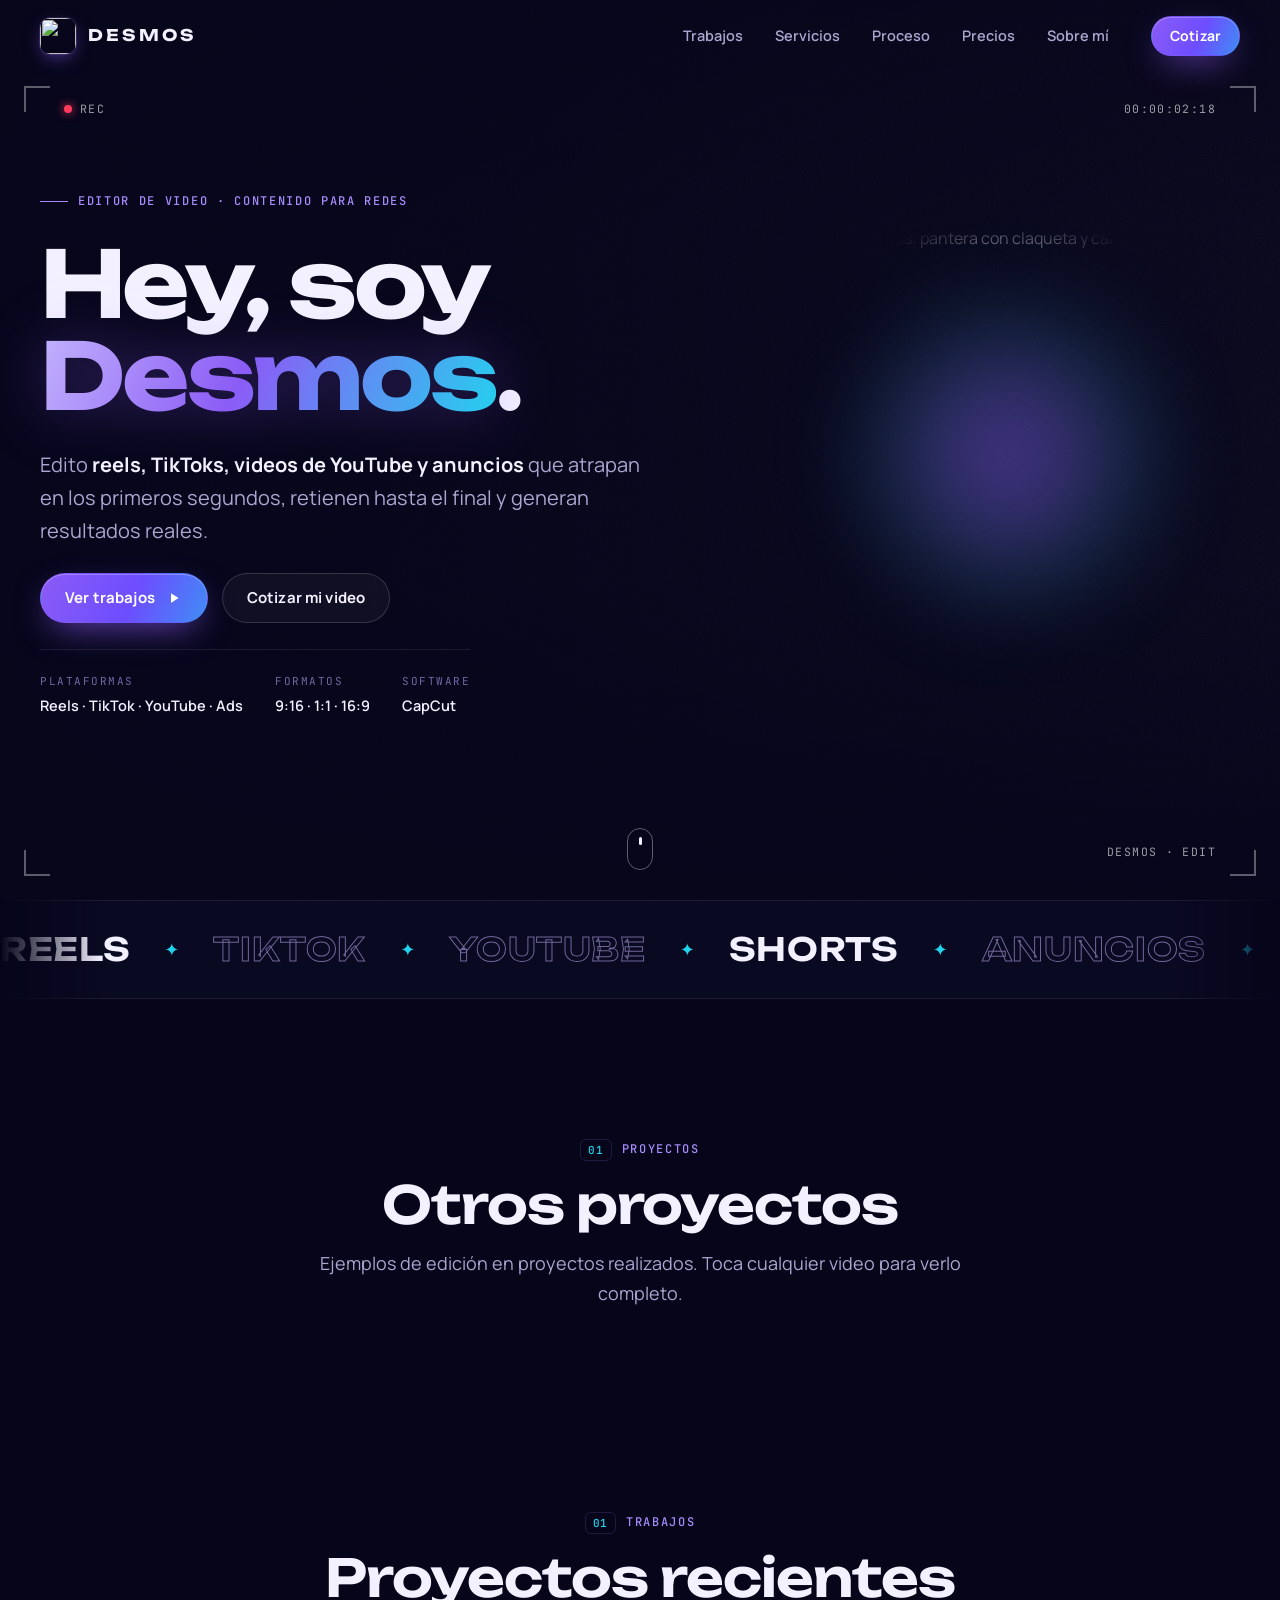
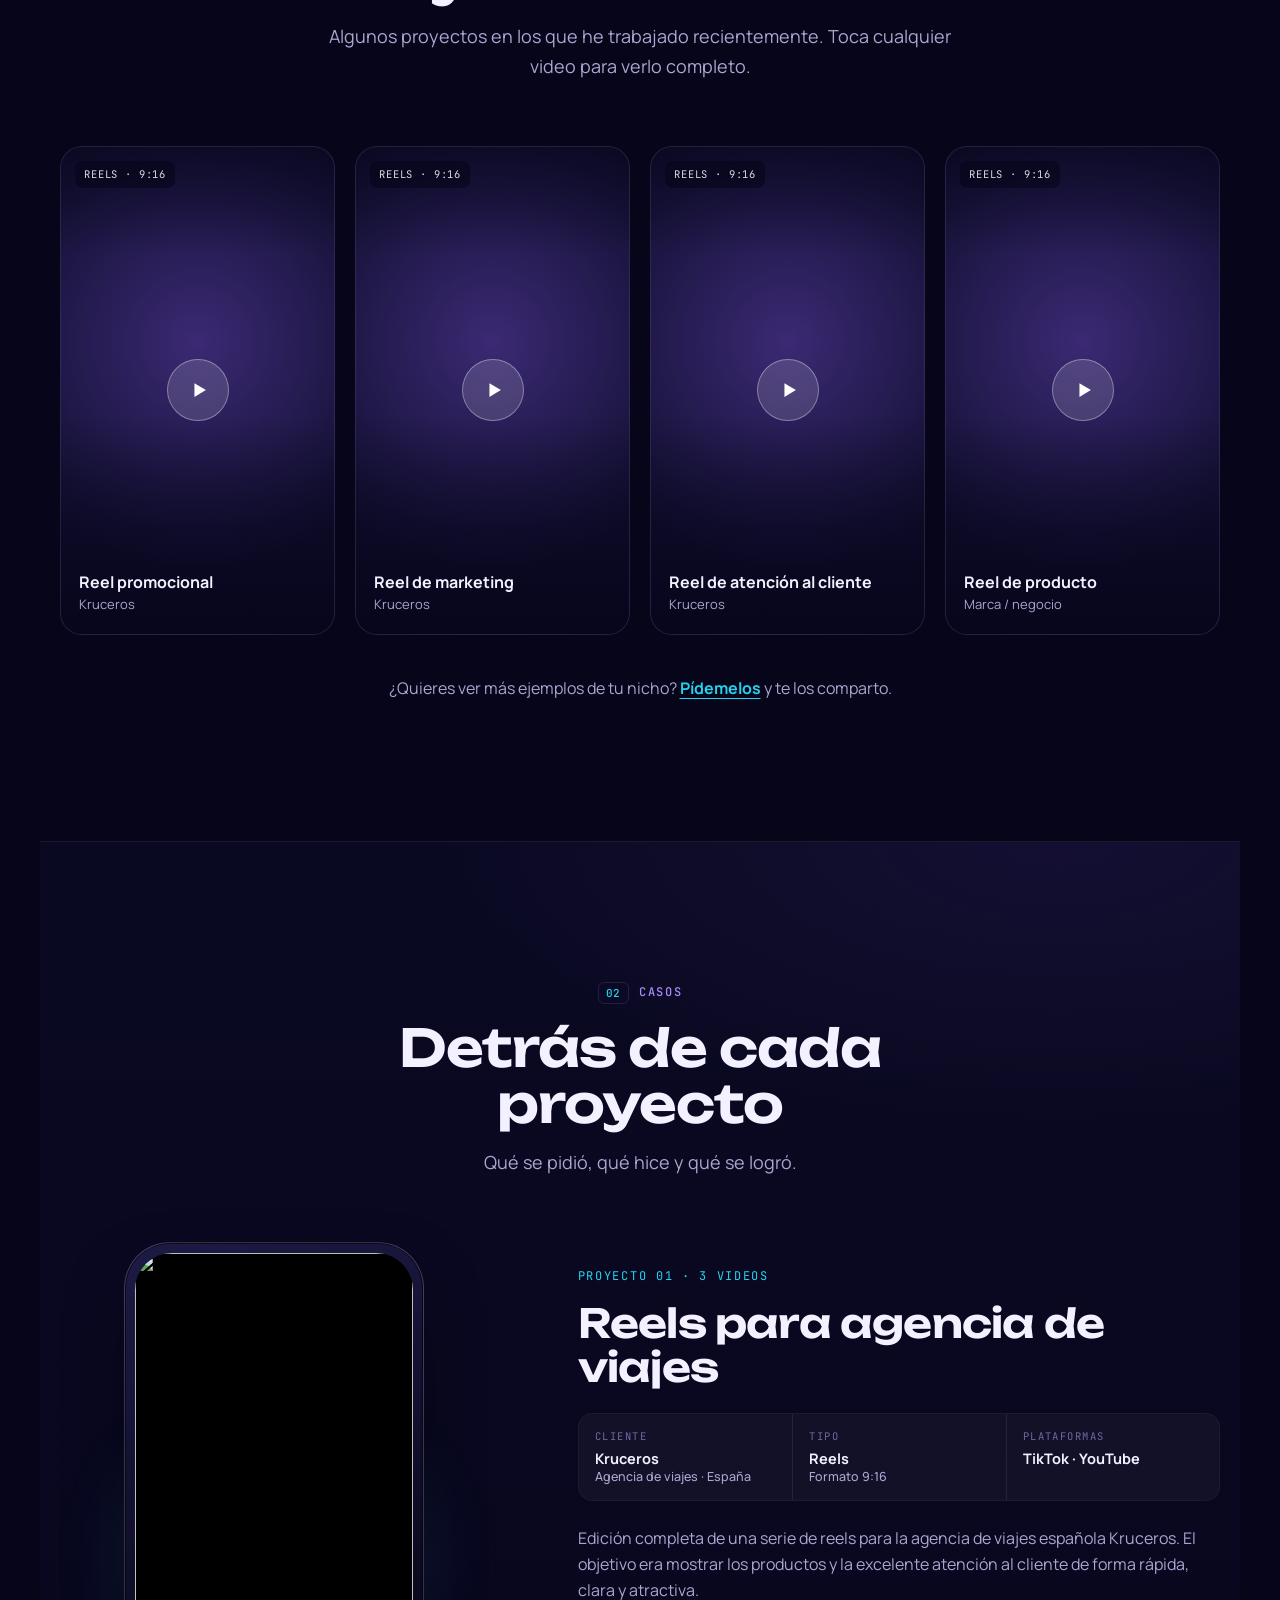
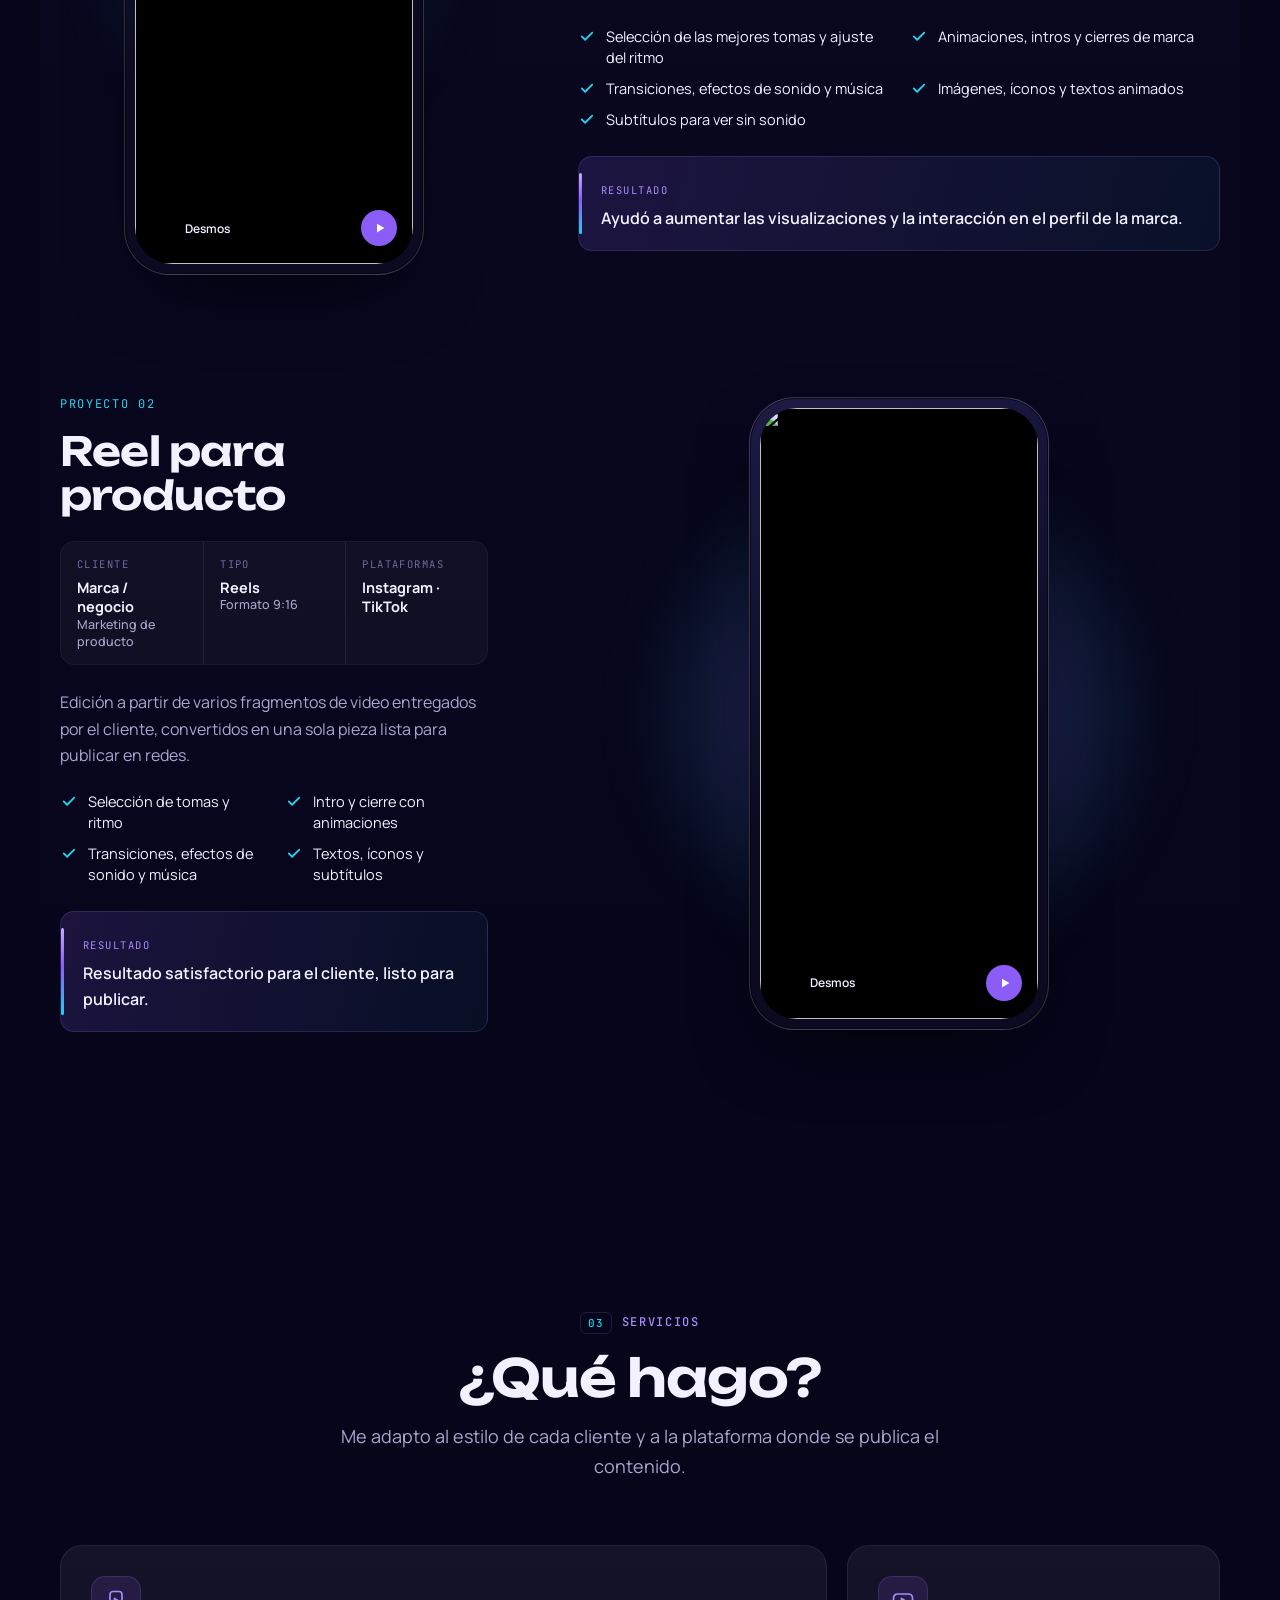
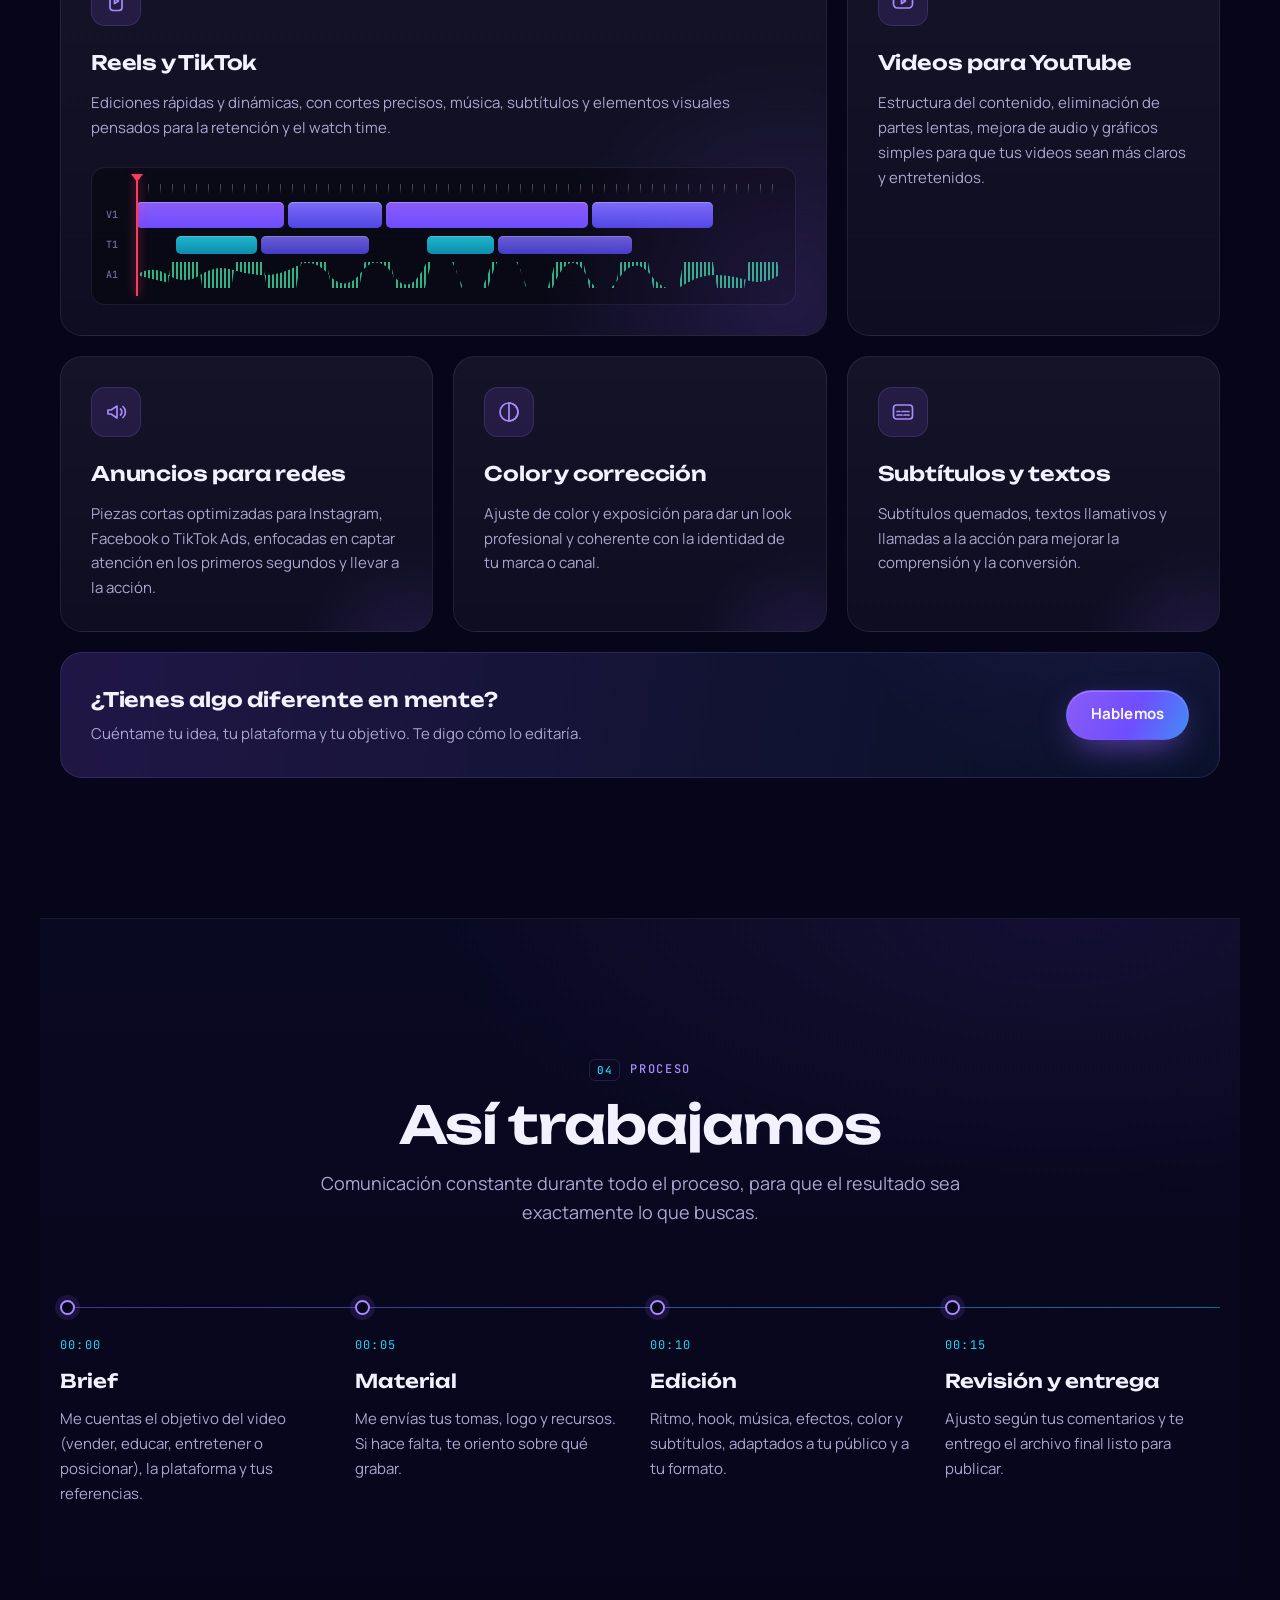
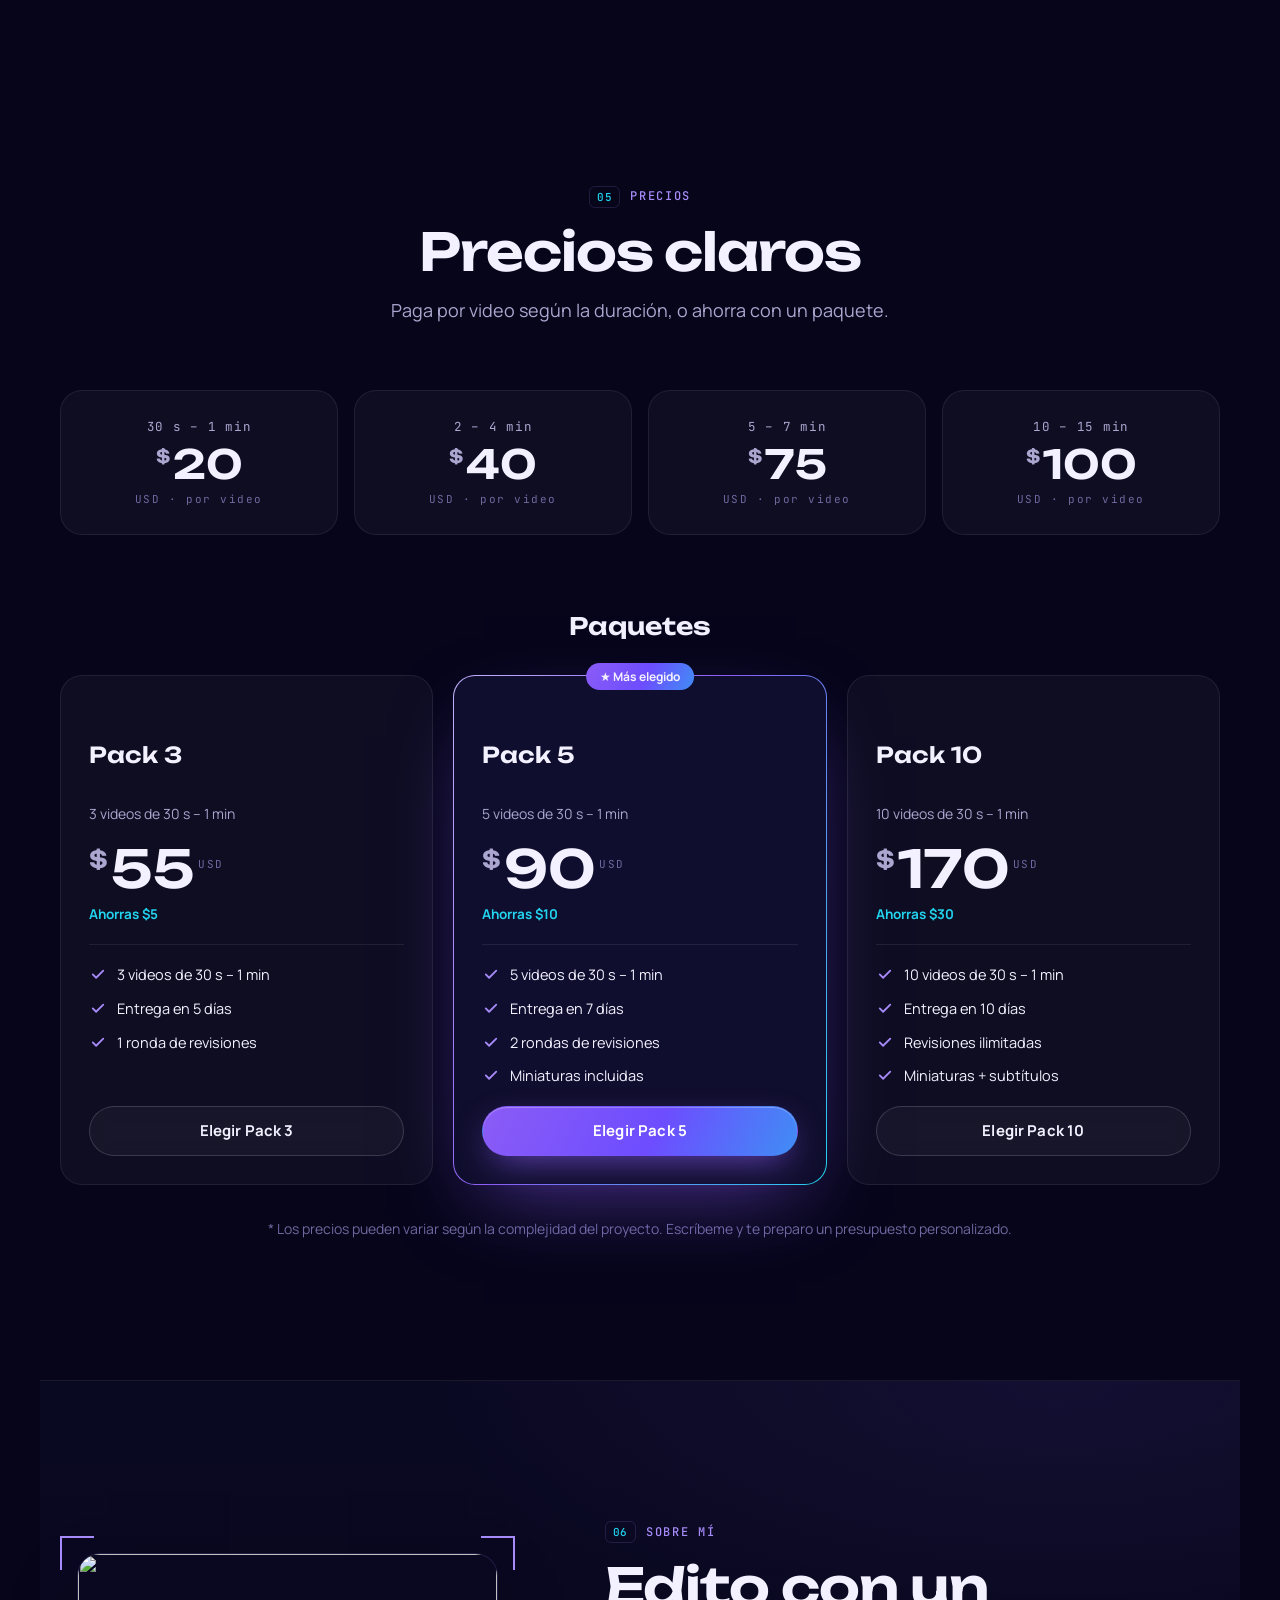
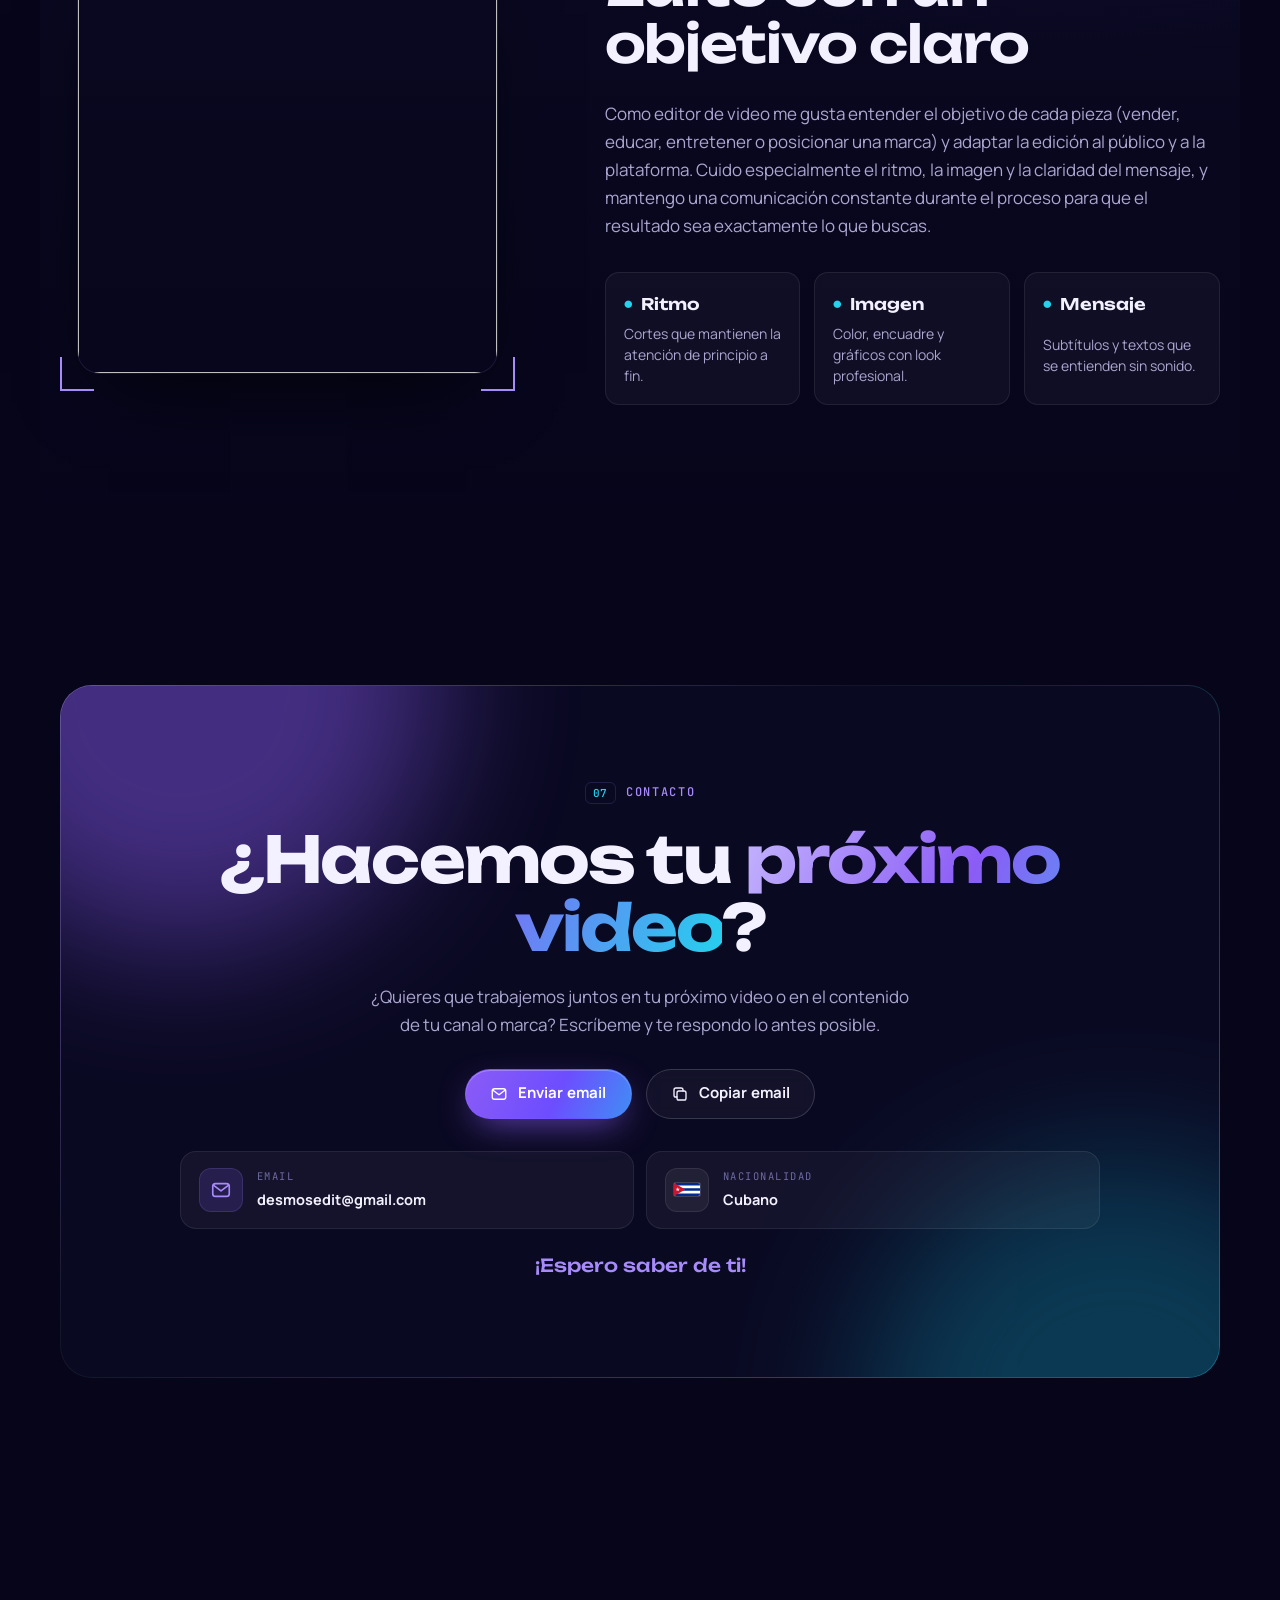
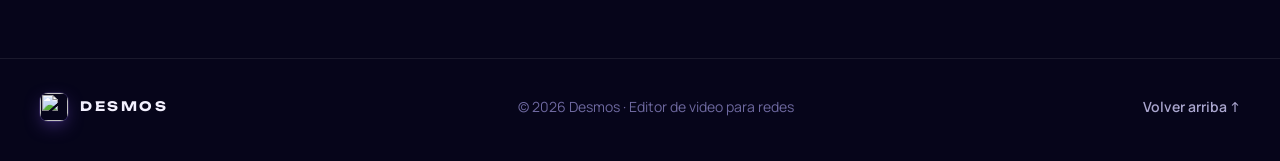
==== commit 9e19beea: "index.html" ====
--- a/index.html
+++ b/index.html
@@ -126,6 +126,16 @@
       </div>
     </div>
 
+   <!-- ============ PROYECTOS ============ -->
+    <section class="section" id="proyectos">
+      <div class="container">
+        <header class="section__head reveal">
+          <p class="label"><span>01</span>Proyectos</p>
+          <h2 class="section__title">Otros proyectos</h2>
+          <p class="section__lead">Ejemplos de edición en proyectos realizados. Toca cualquier video para verlo completo.</p>
+        </header>
+
+        
     <!-- ============ TRABAJOS ============ -->
     <section class="section" id="trabajos">
       <div class="container">
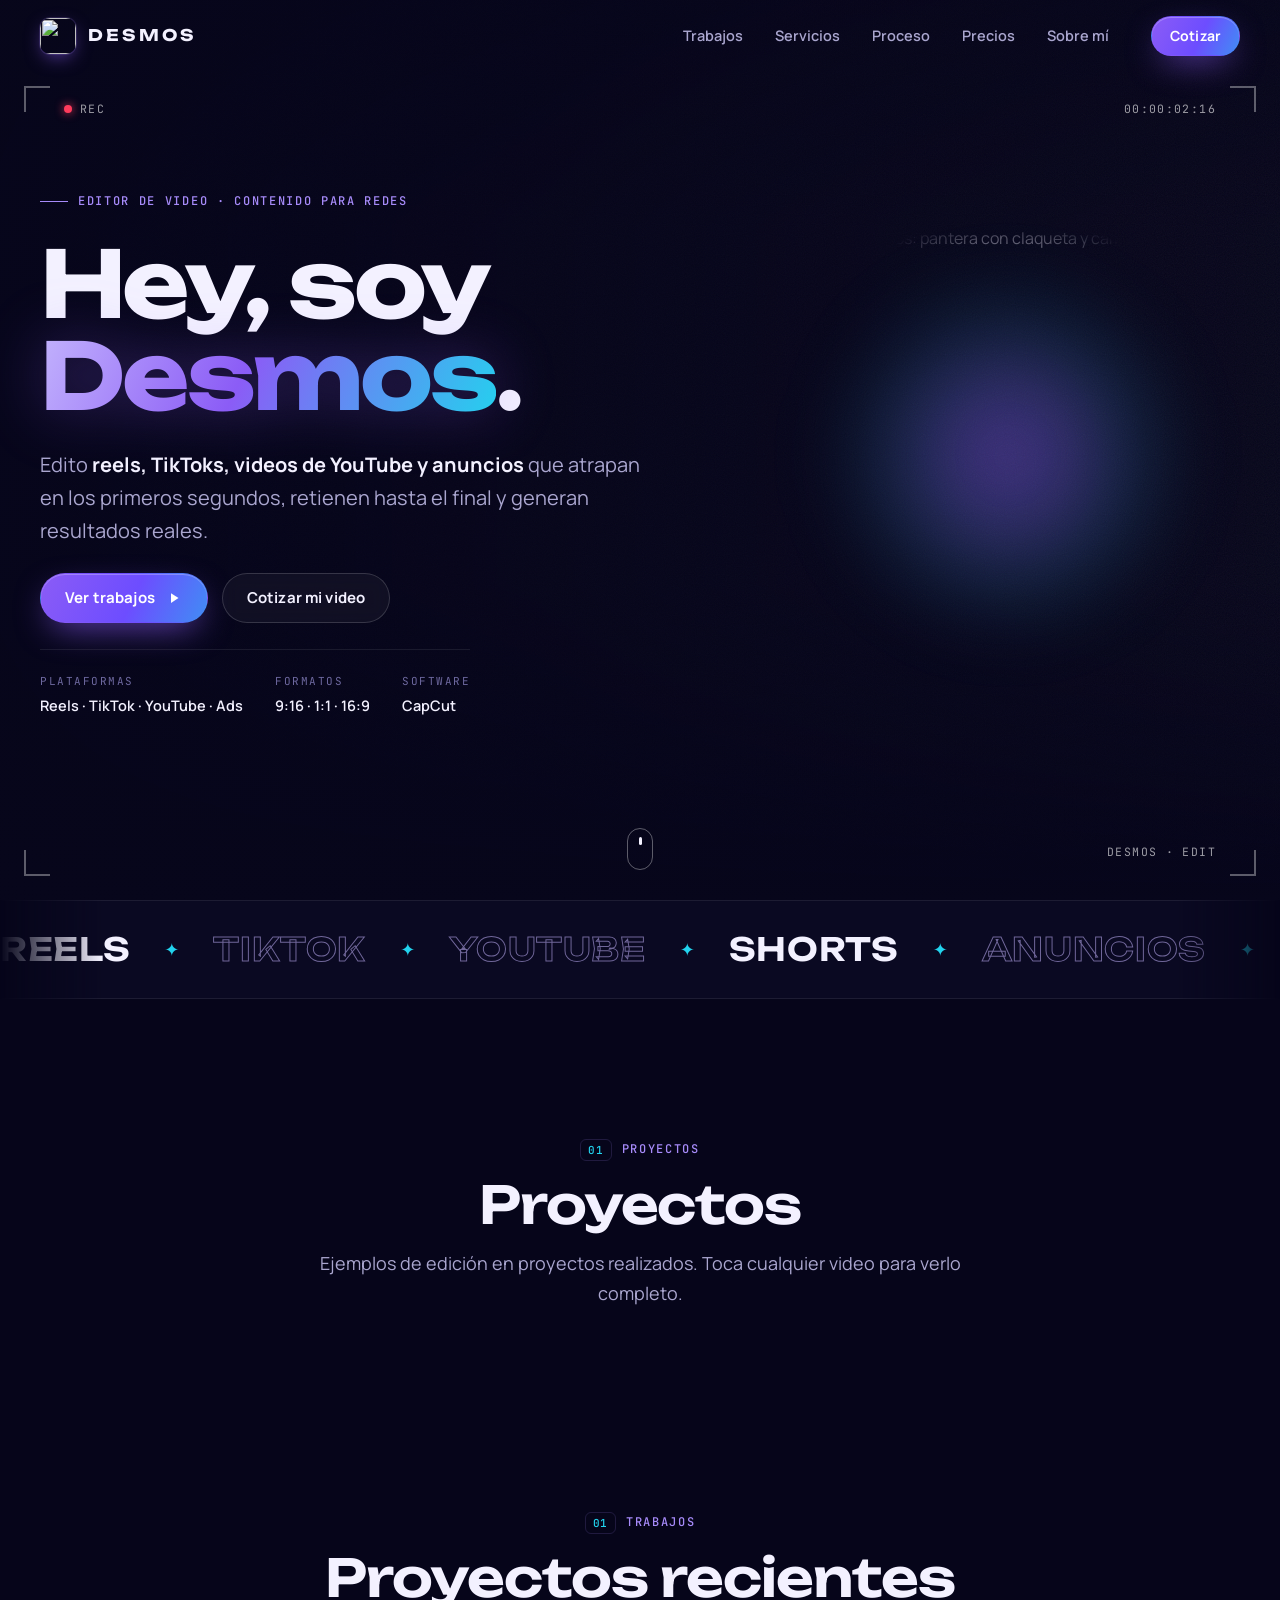
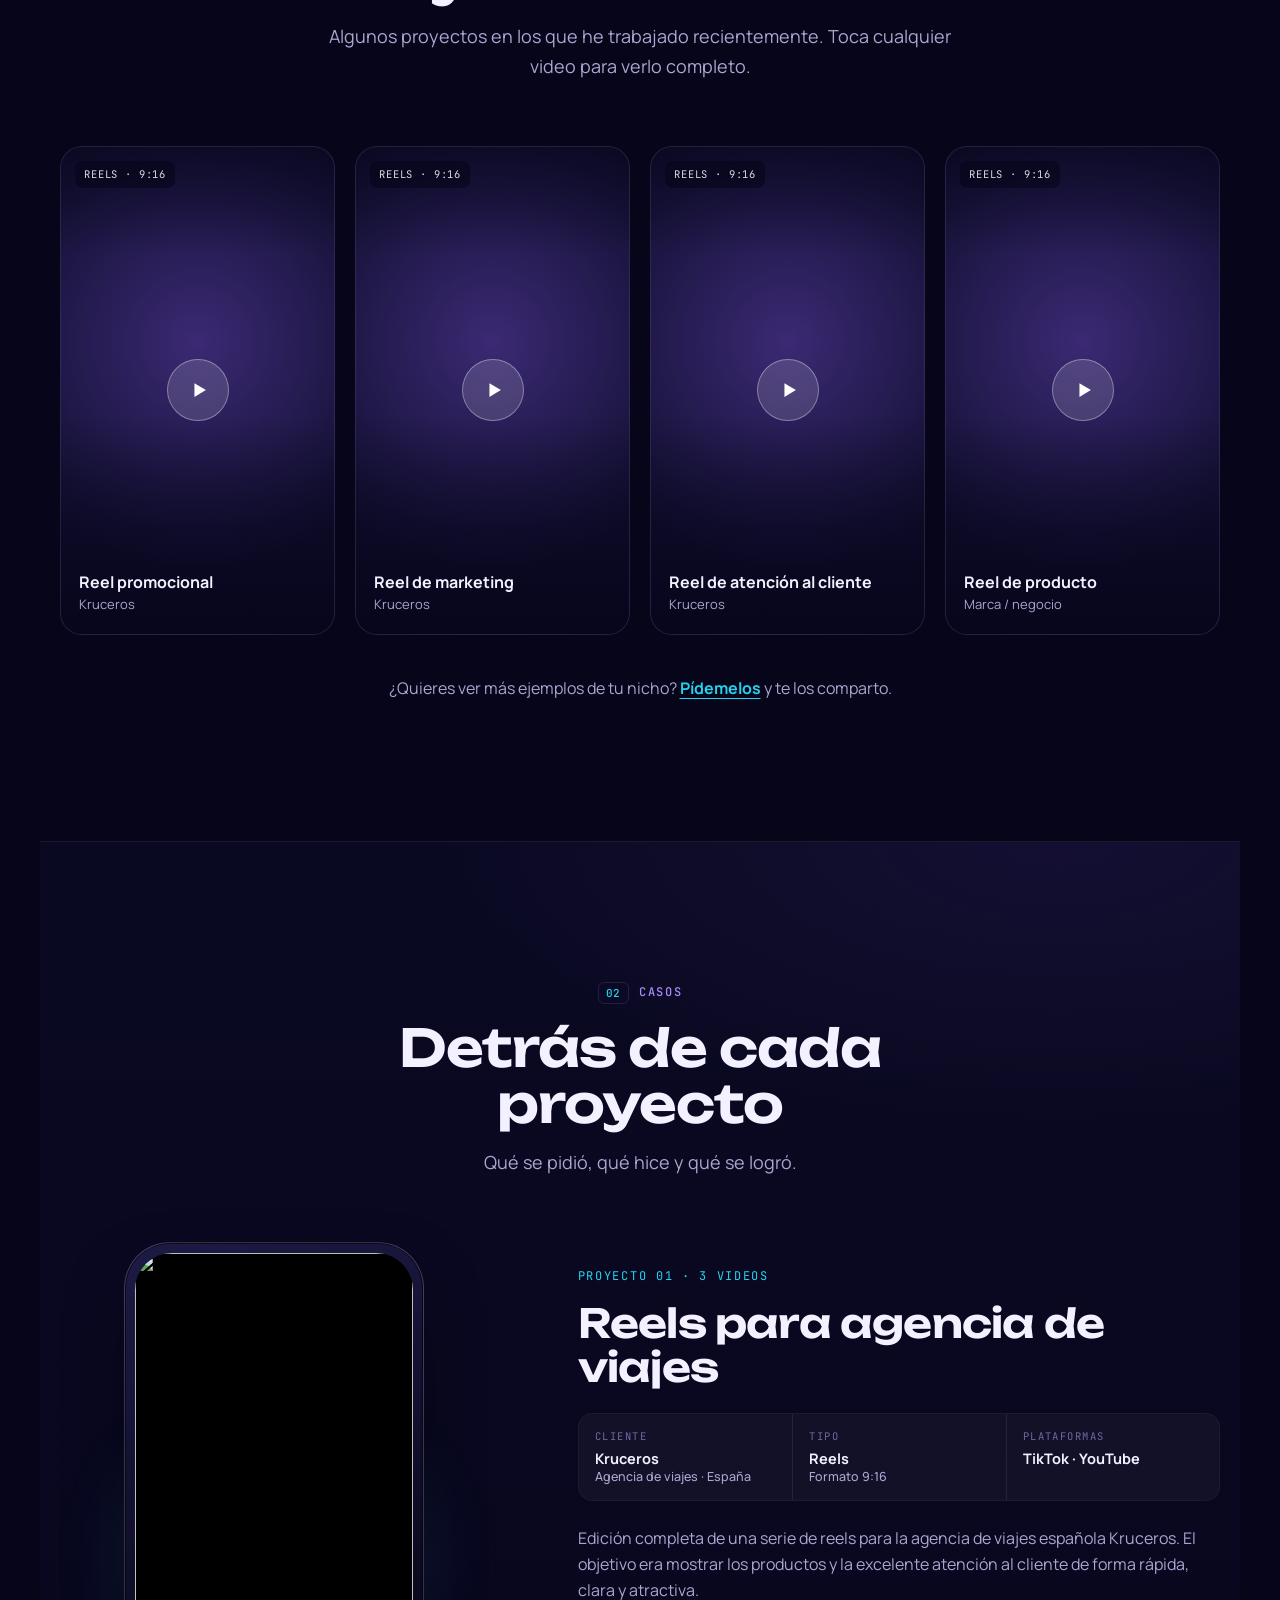
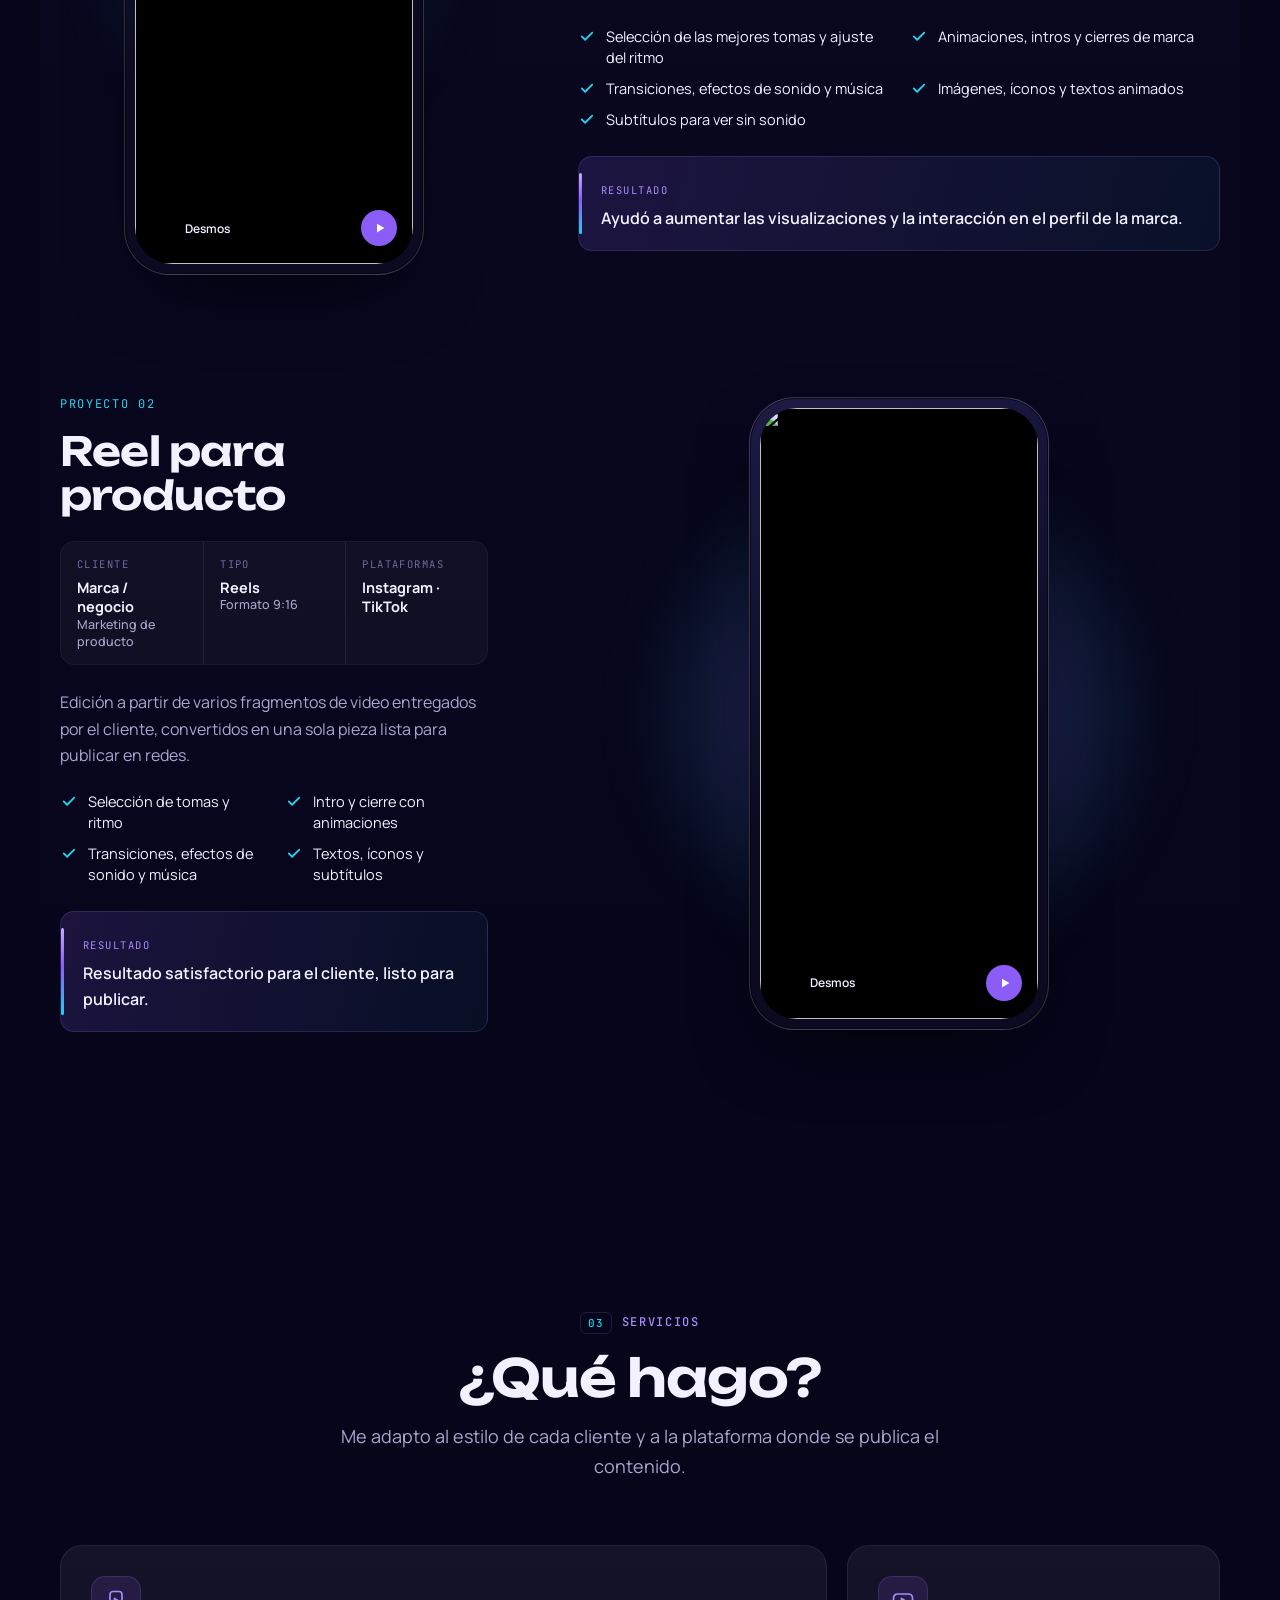
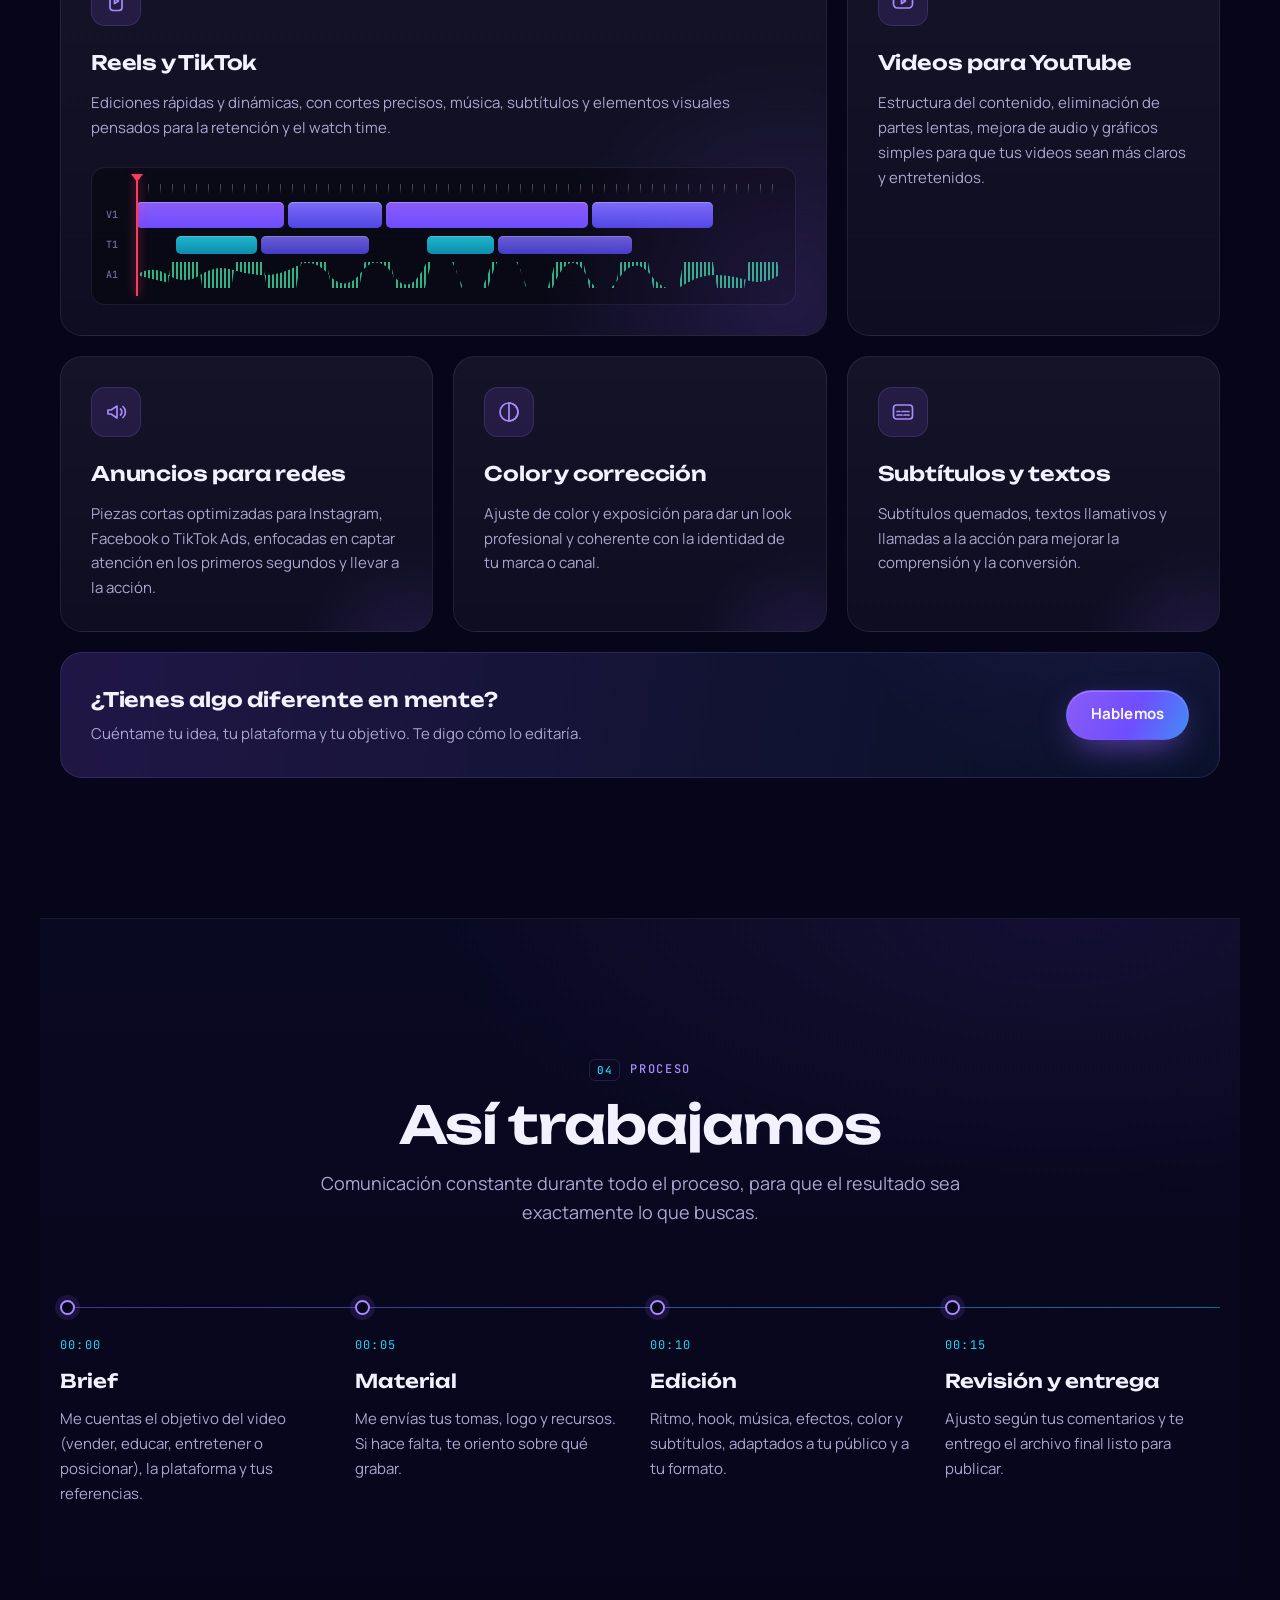
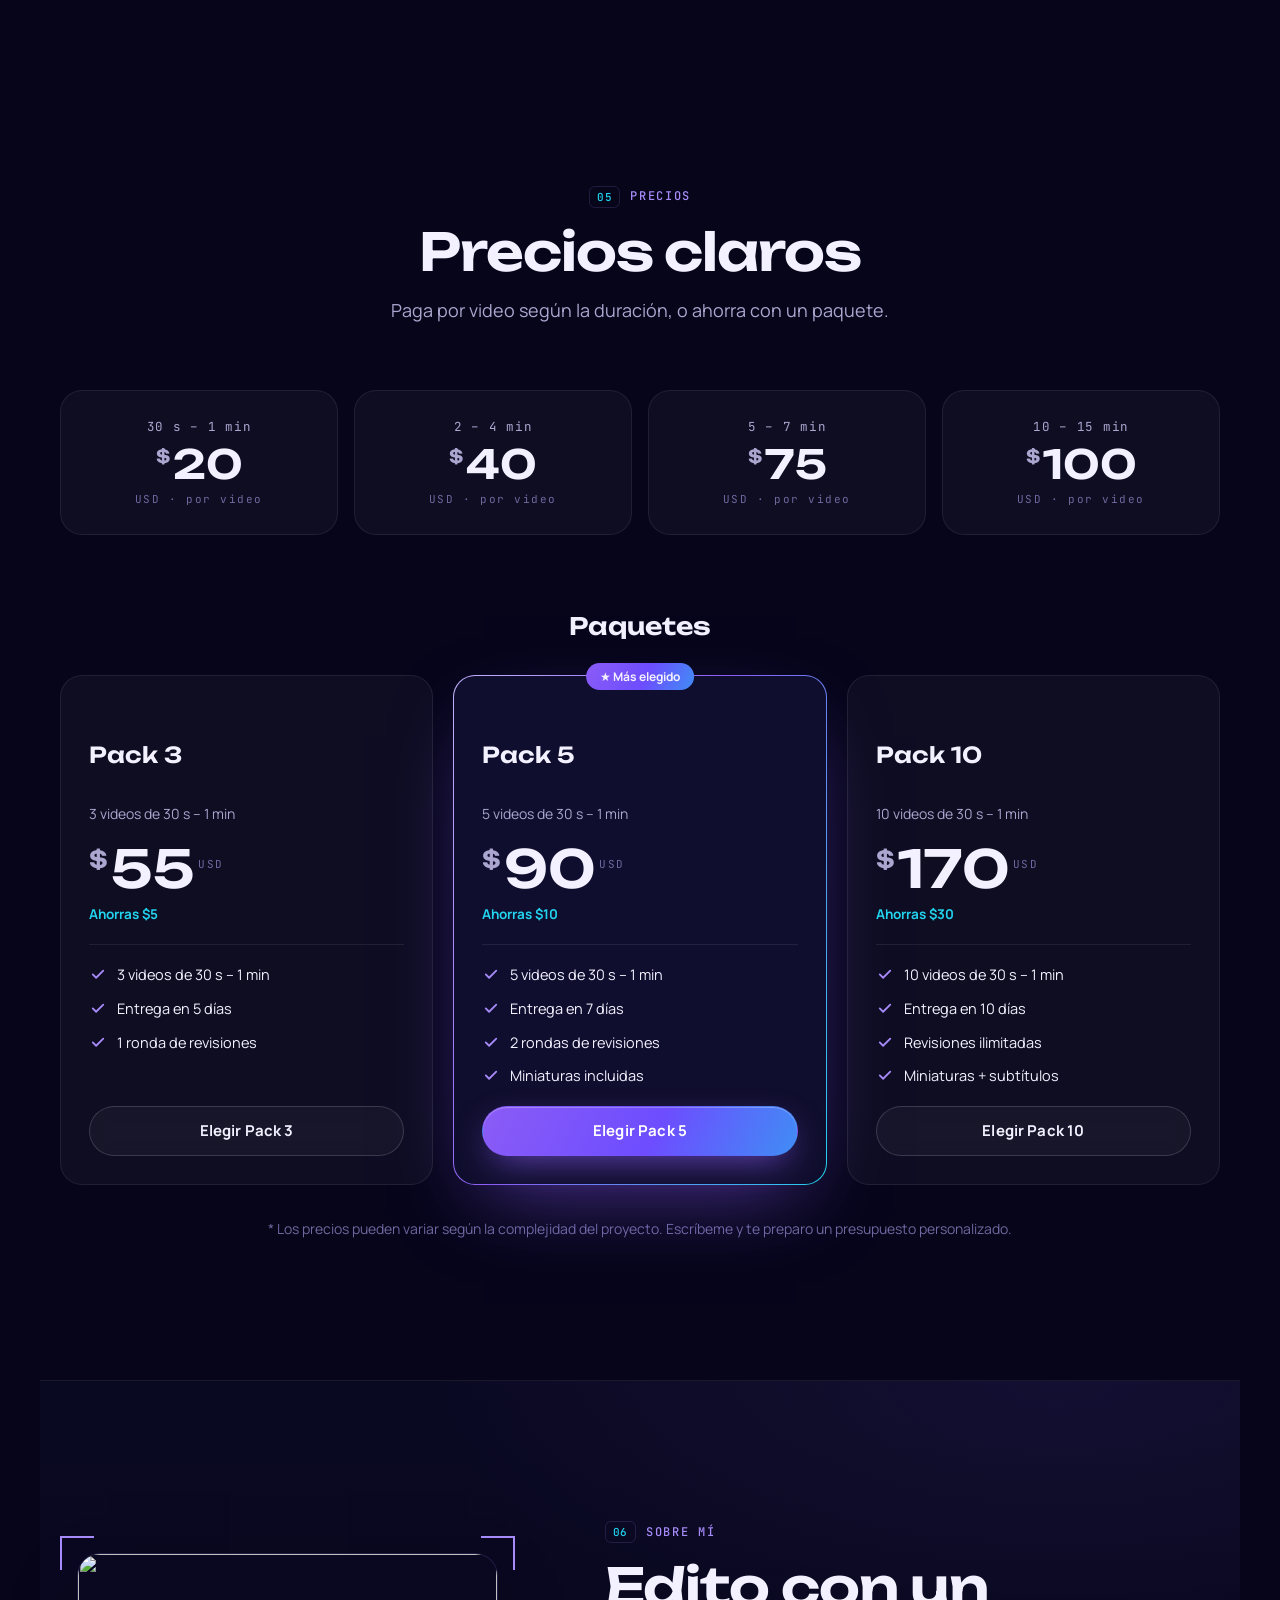
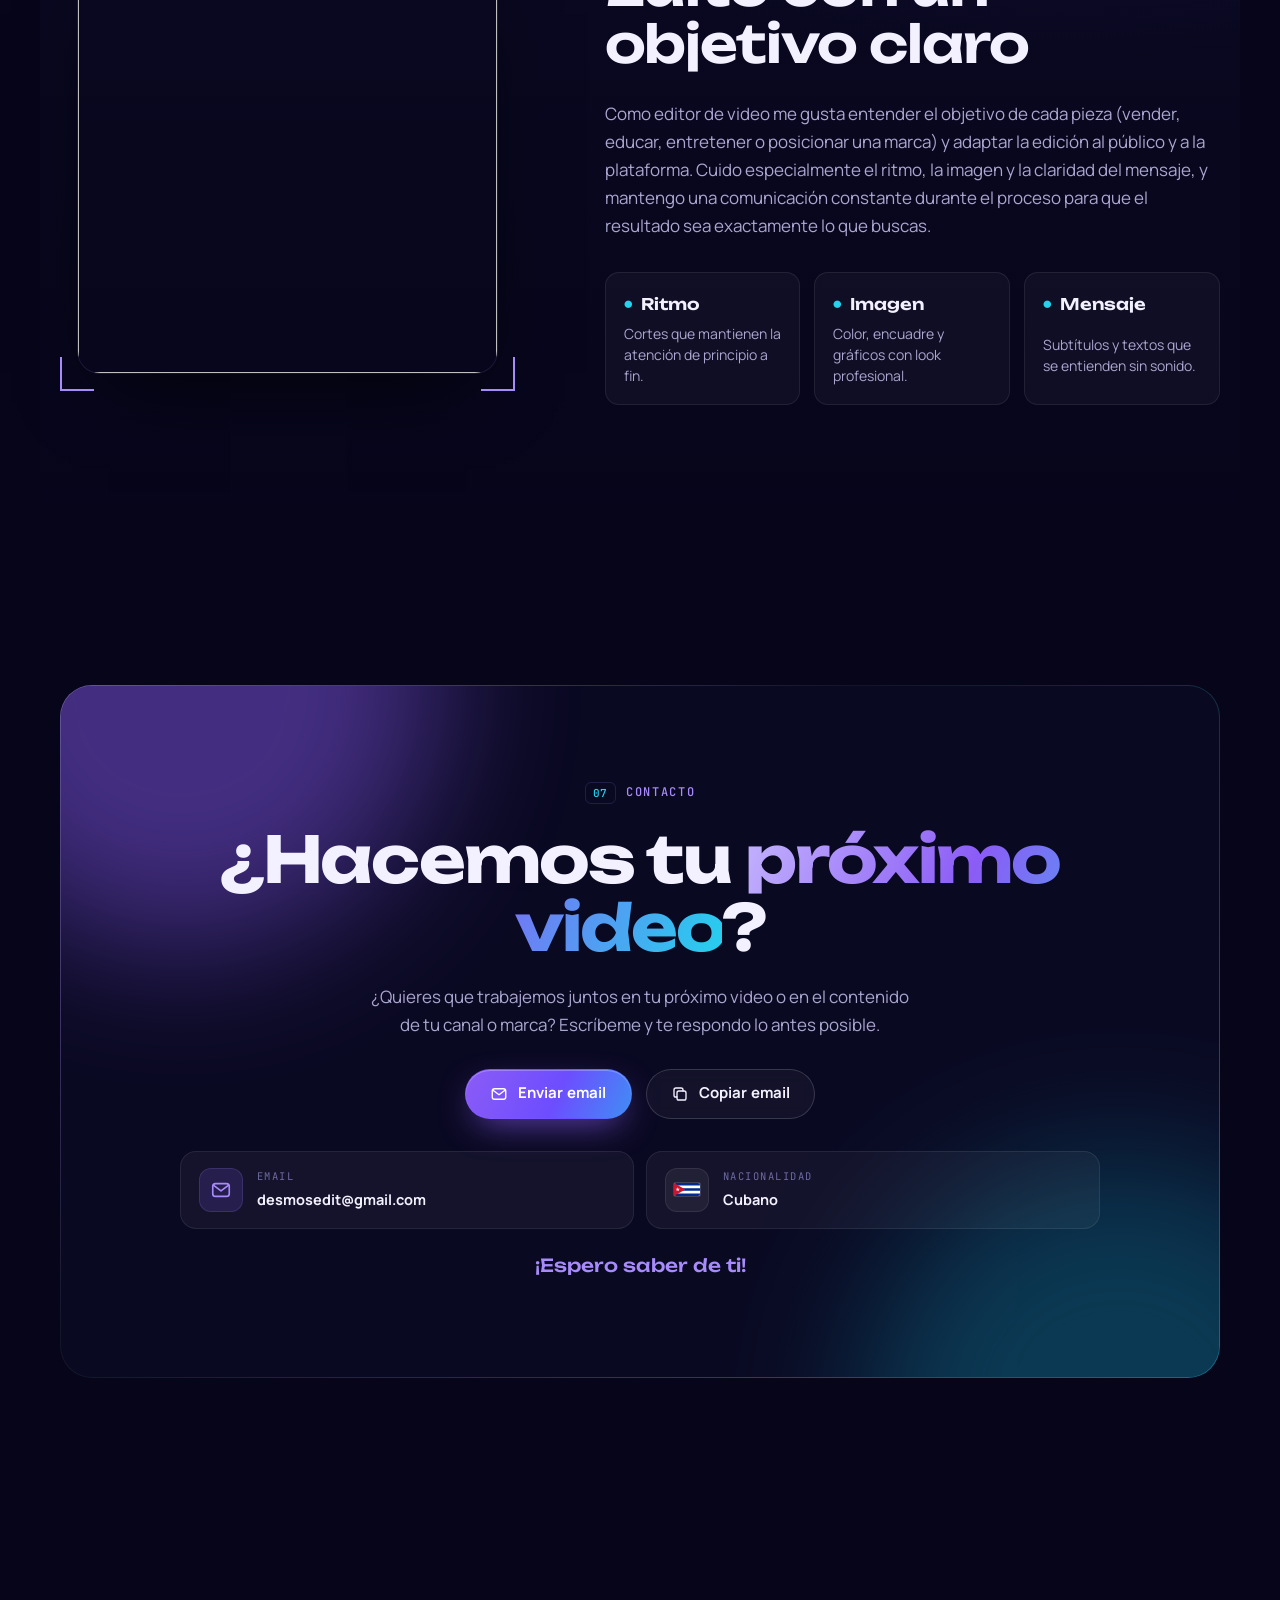
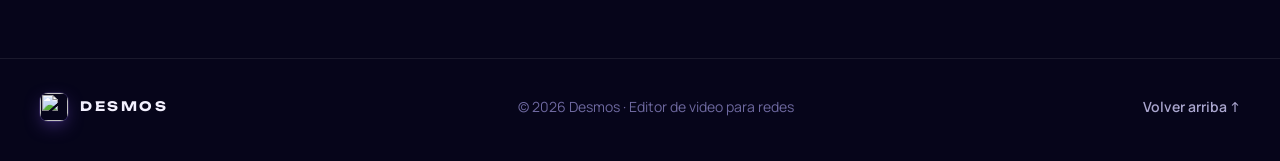
==== commit e8cda88c: "index.html" ====
--- a/index.html
+++ b/index.html
@@ -131,7 +131,7 @@
       <div class="container">
         <header class="section__head reveal">
           <p class="label"><span>01</span>Proyectos</p>
-          <h2 class="section__title">Otros proyectos</h2>
+          <h2 class="section__title">Proyectos</h2>
           <p class="section__lead">Ejemplos de edición en proyectos realizados. Toca cualquier video para verlo completo.</p>
         </header>
 
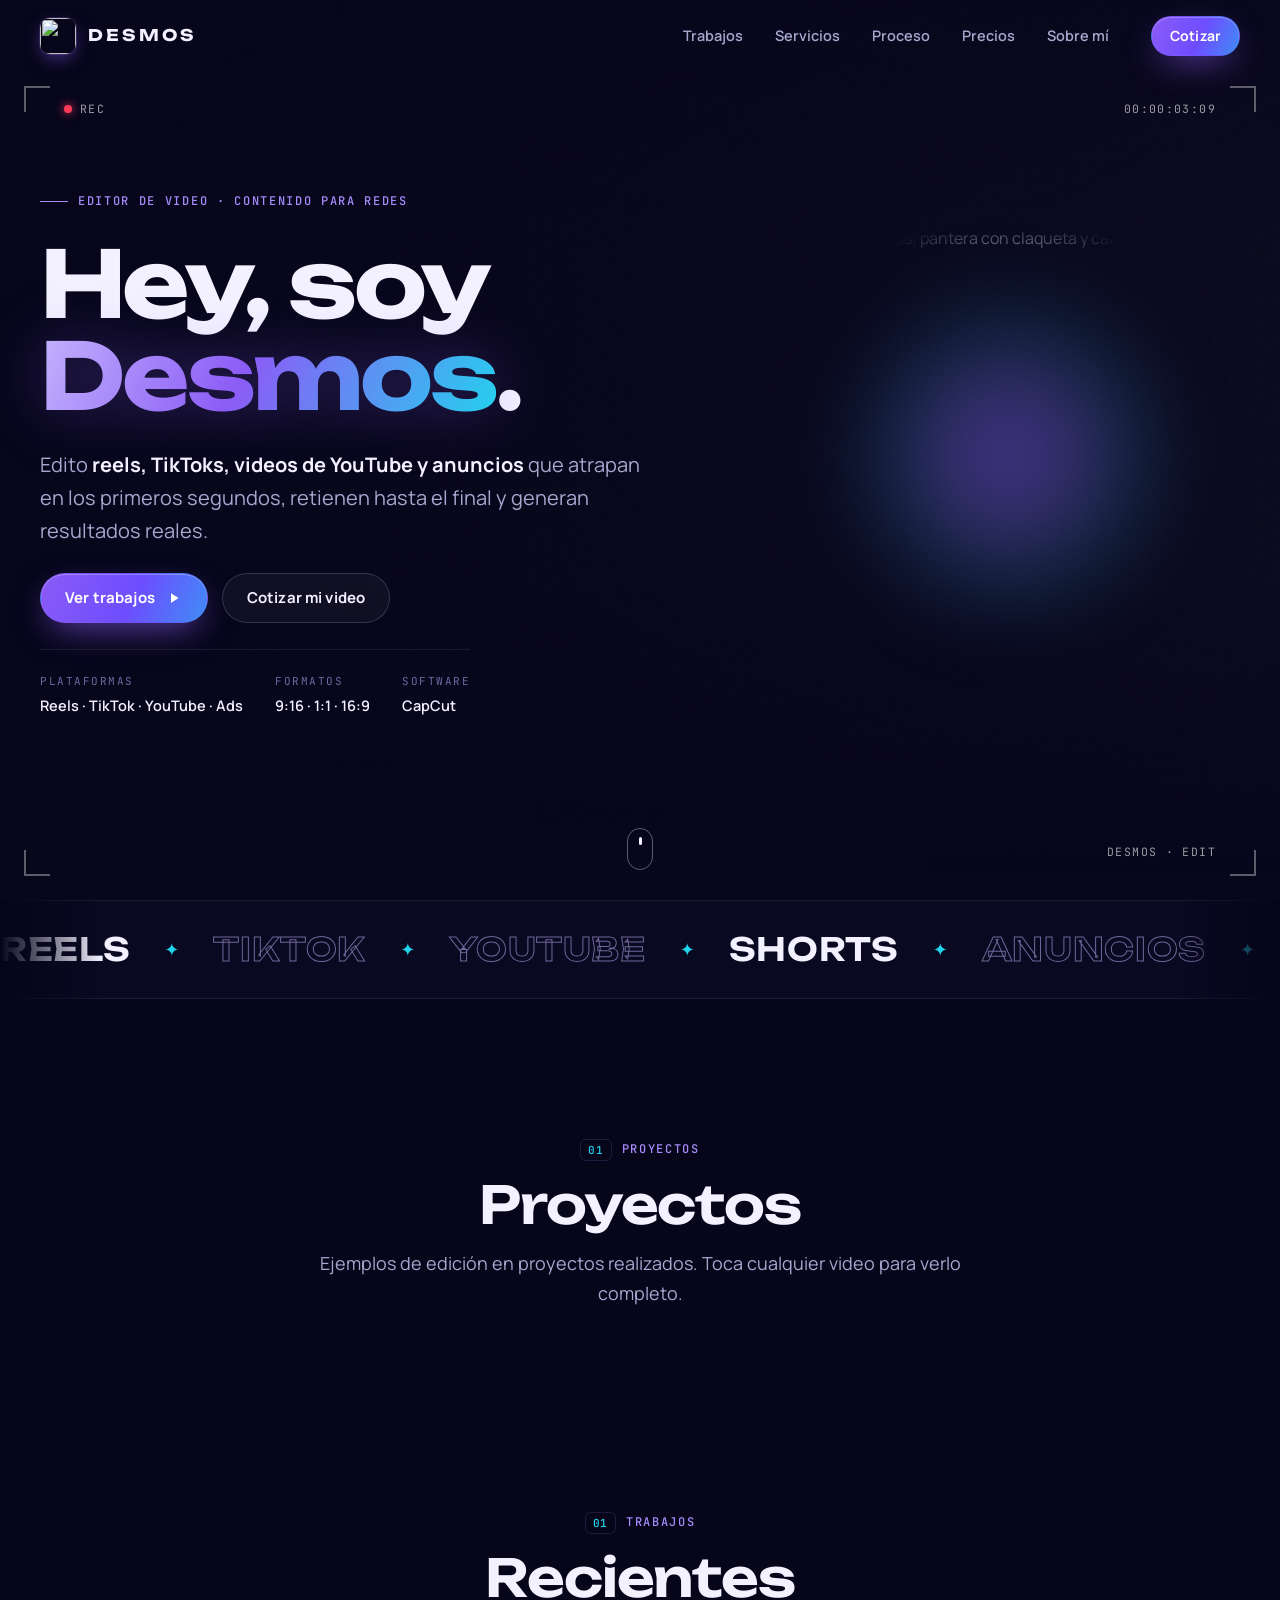
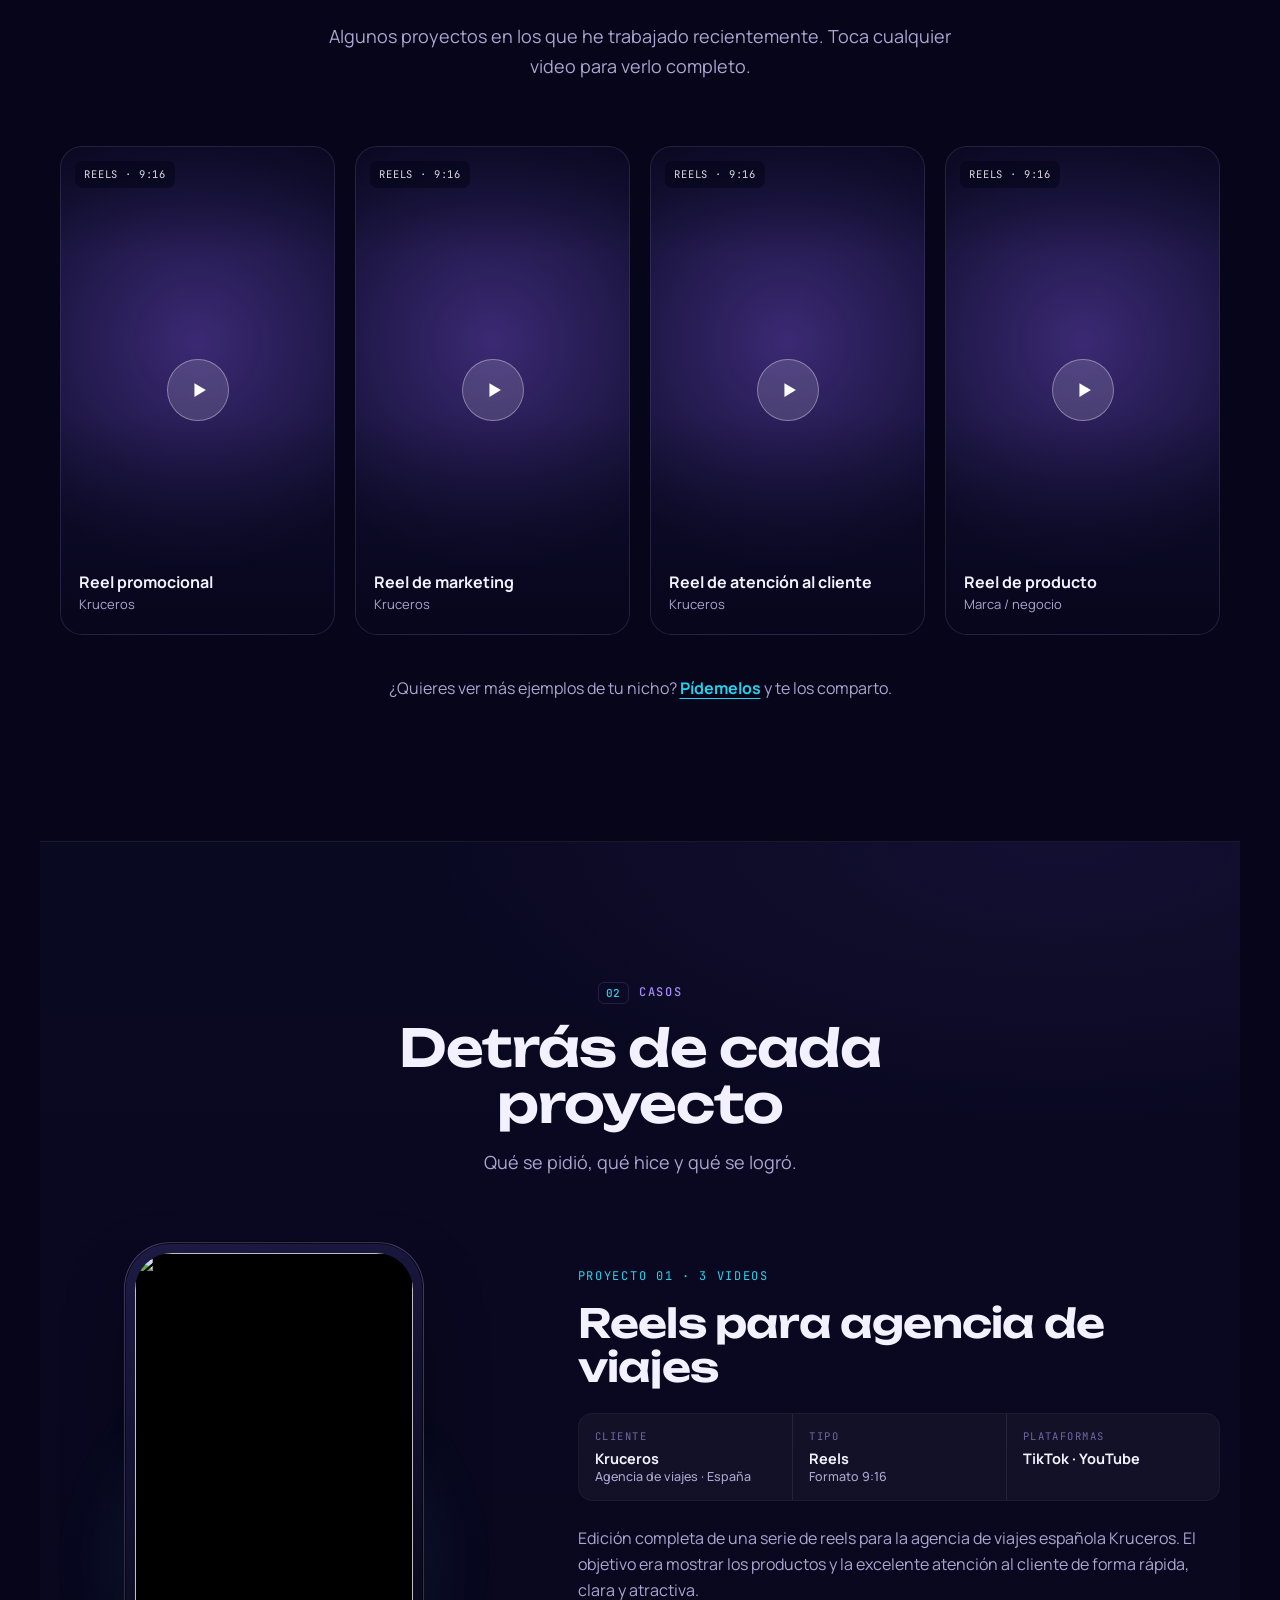
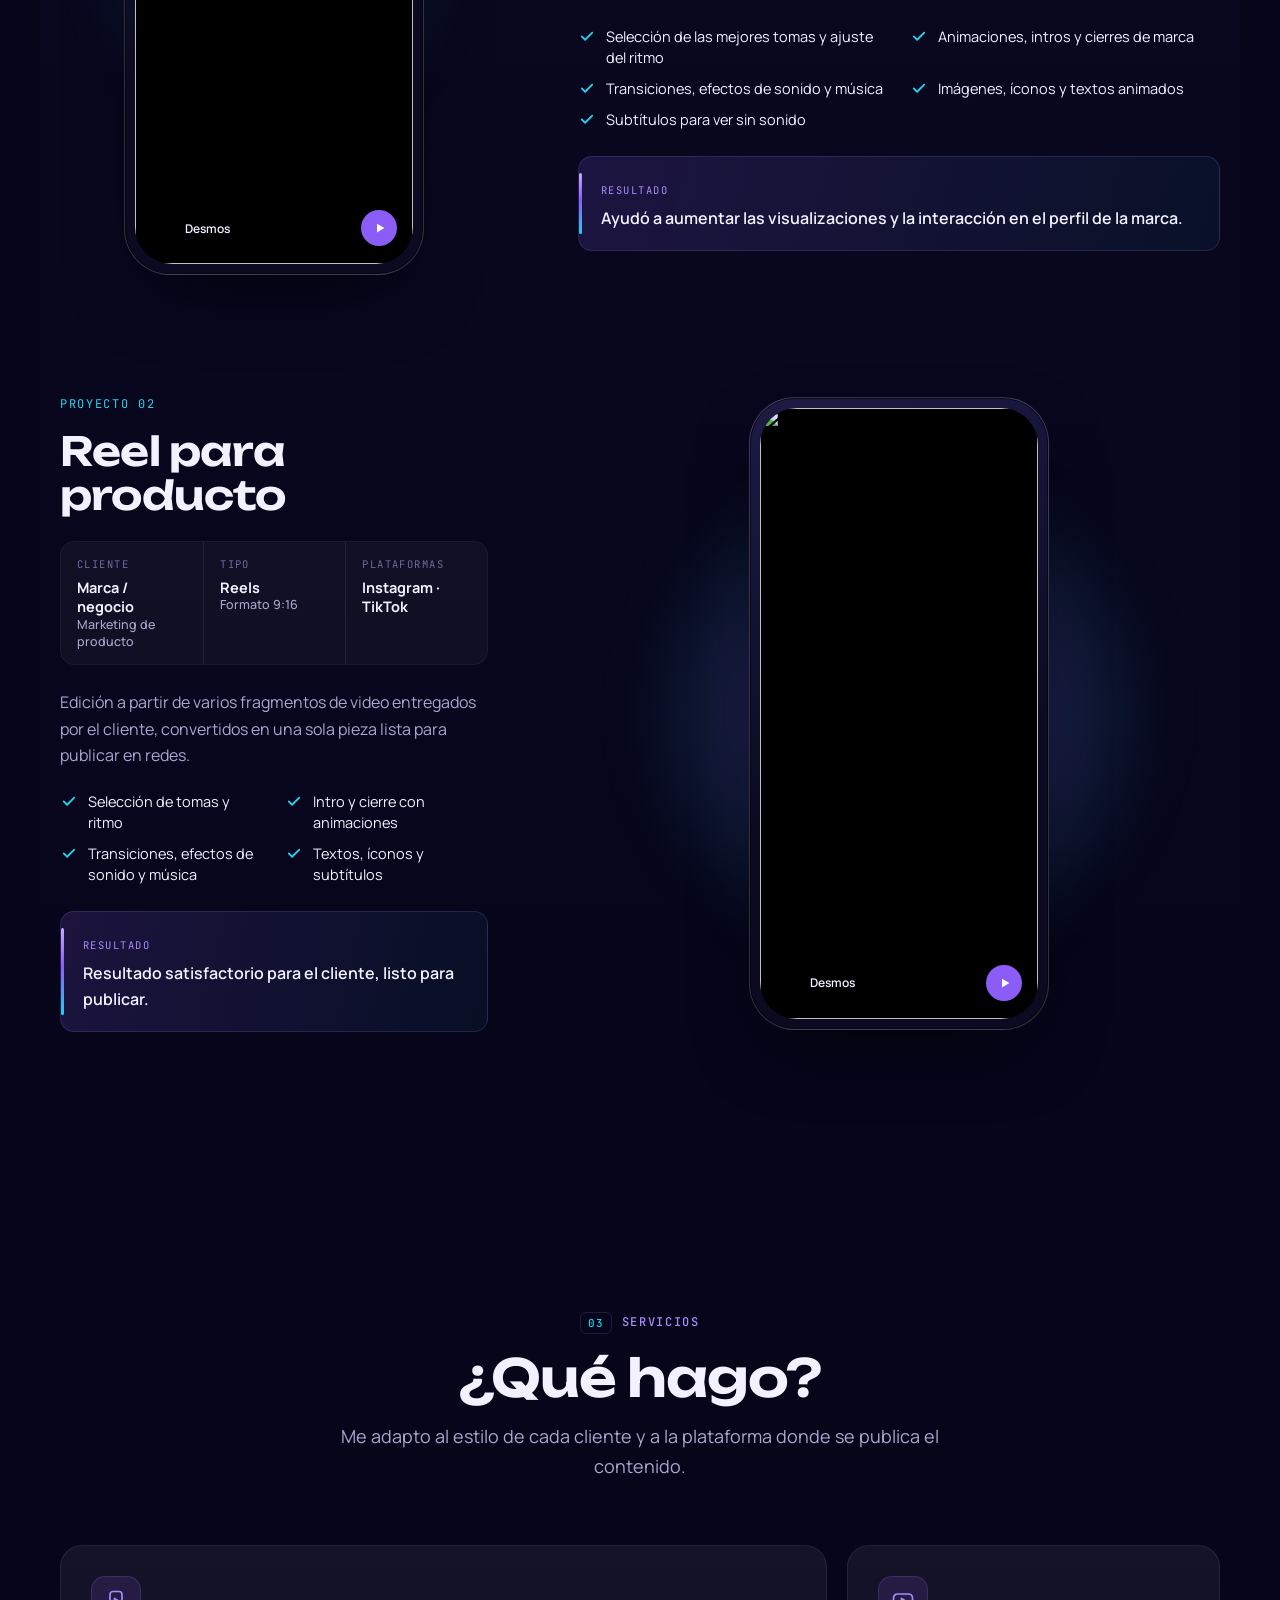
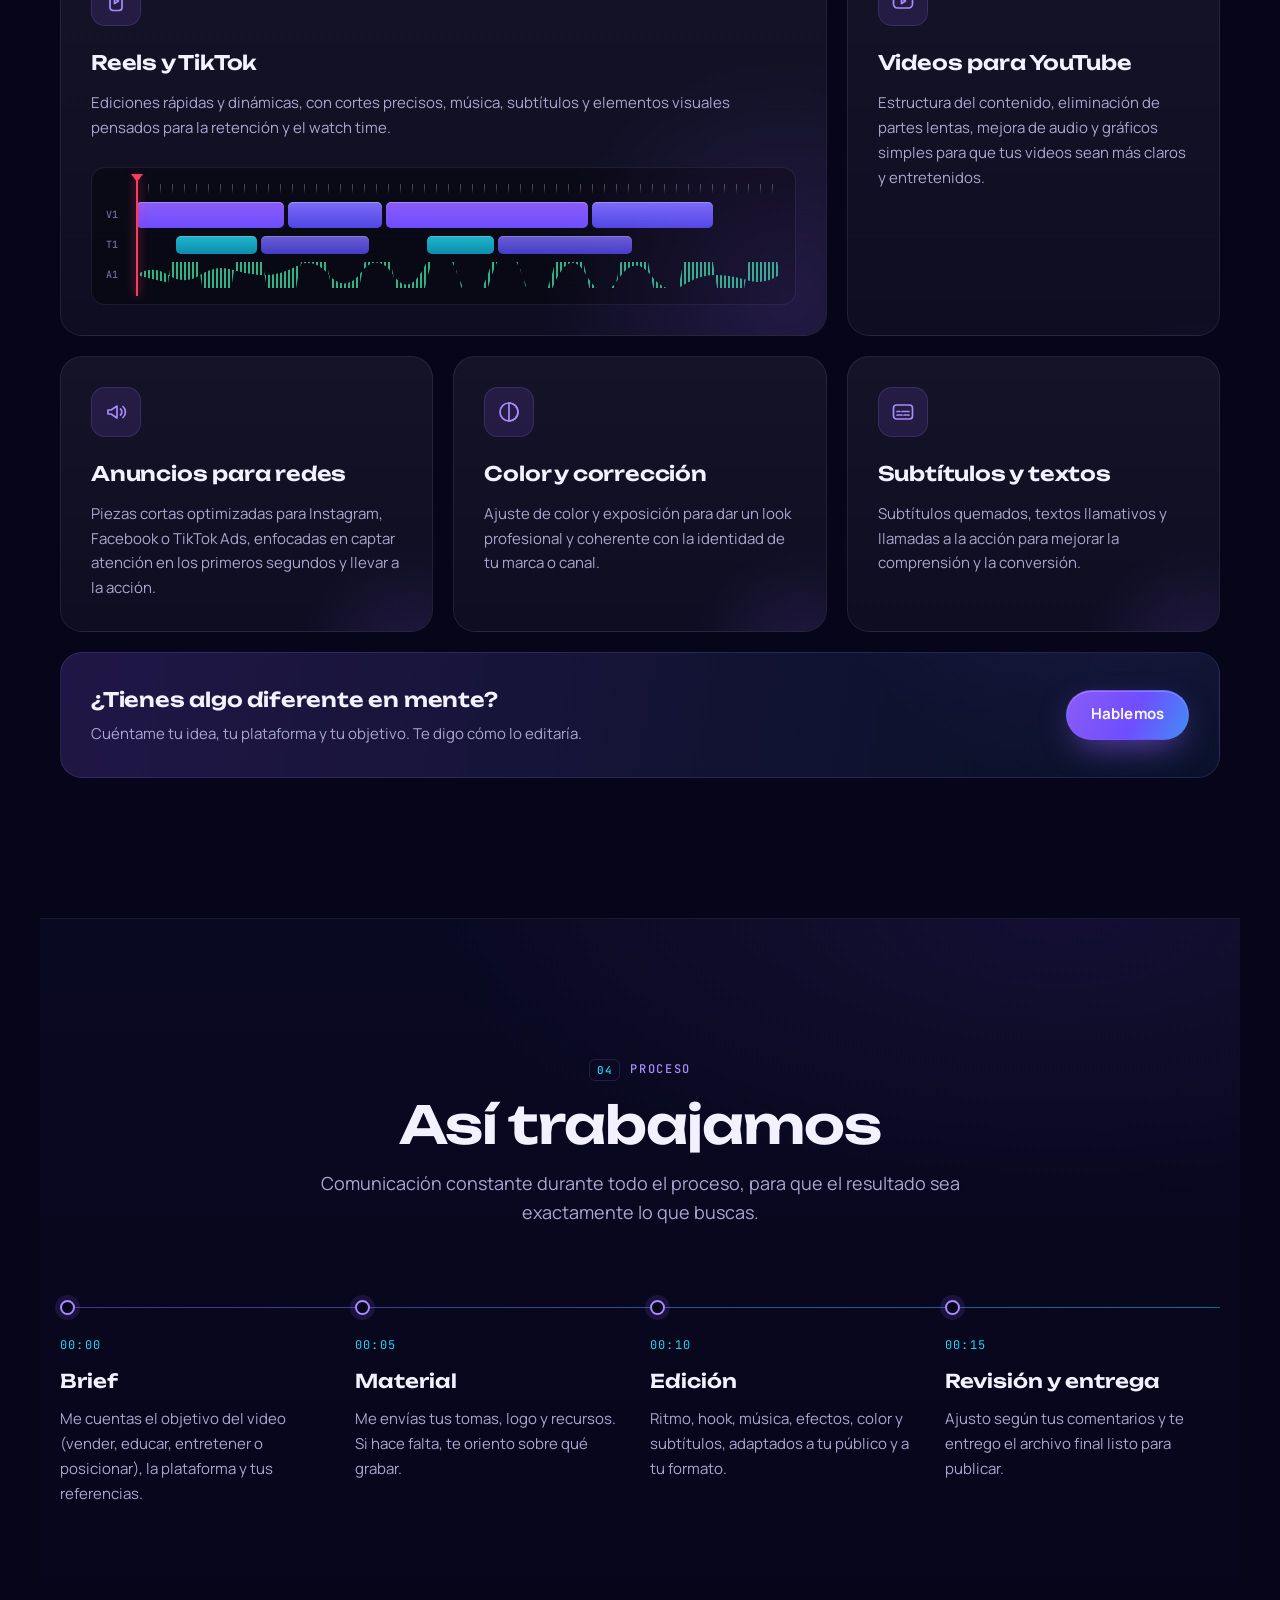
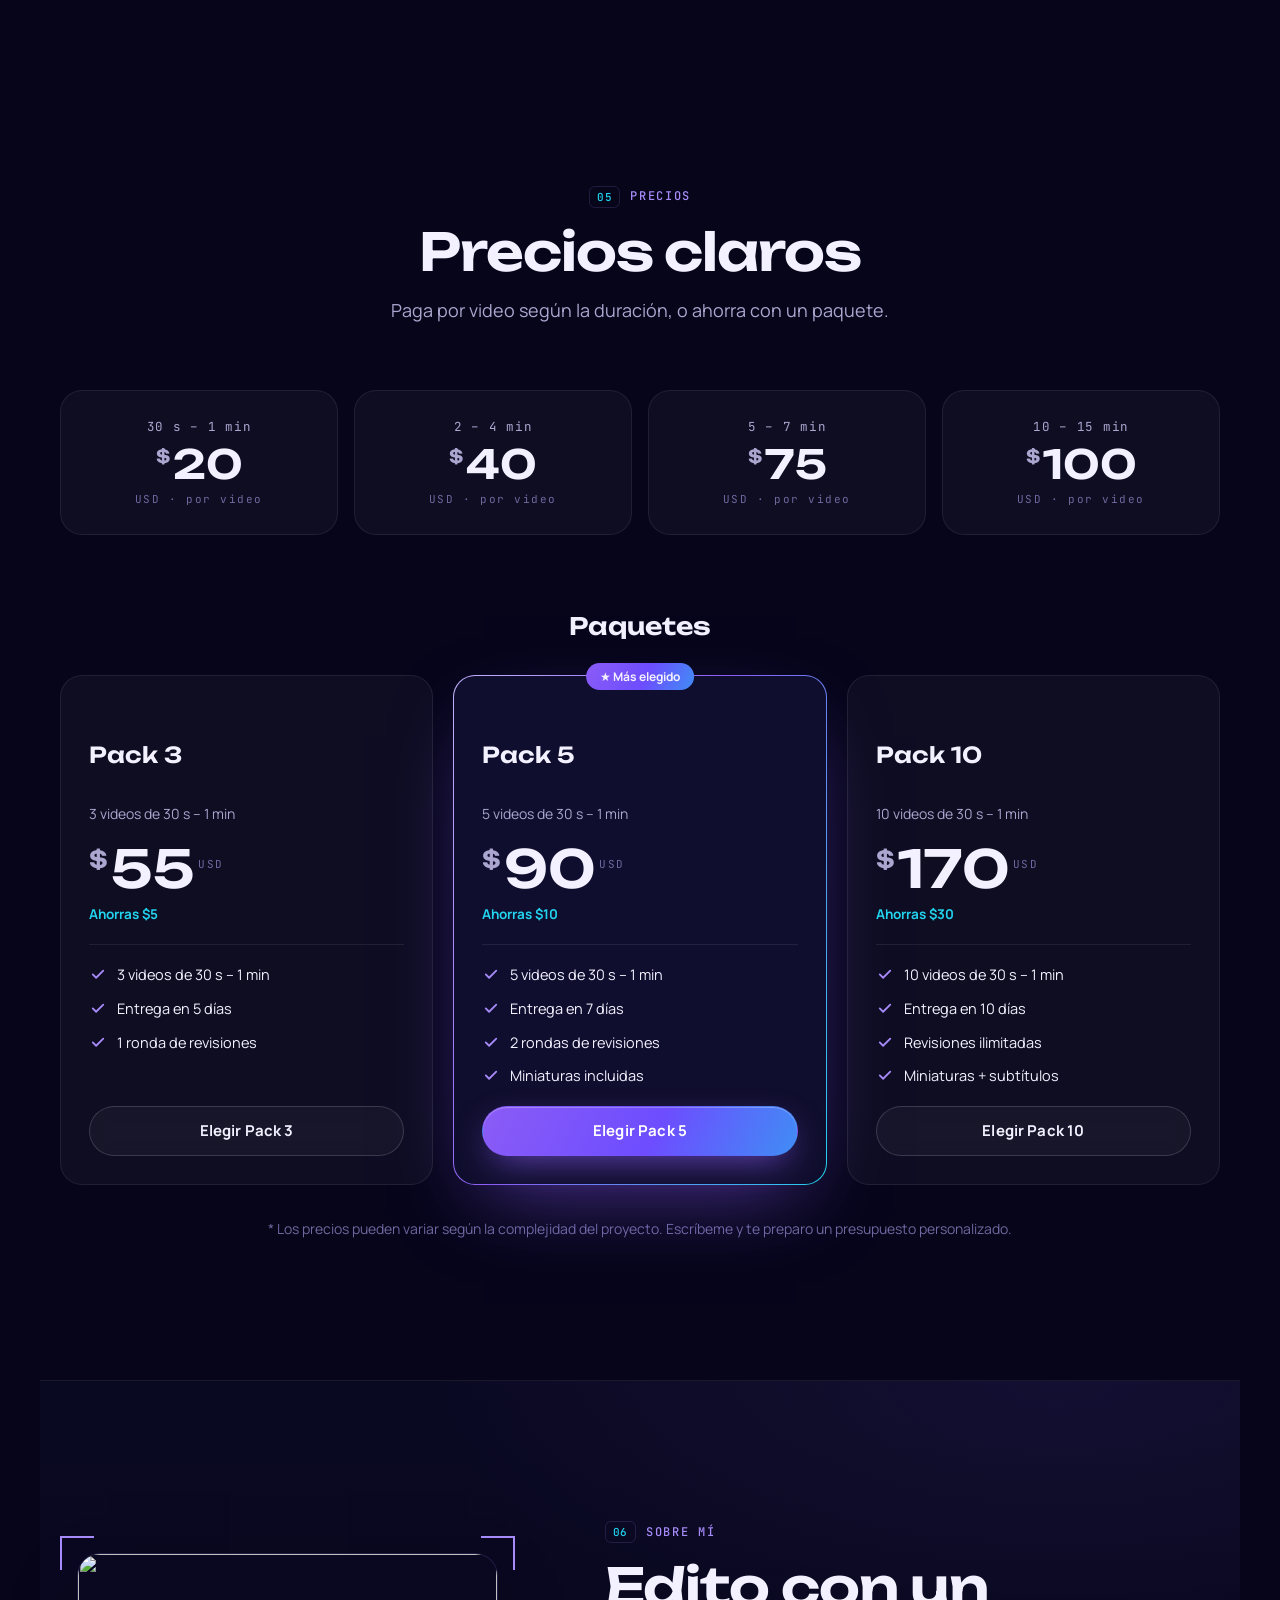
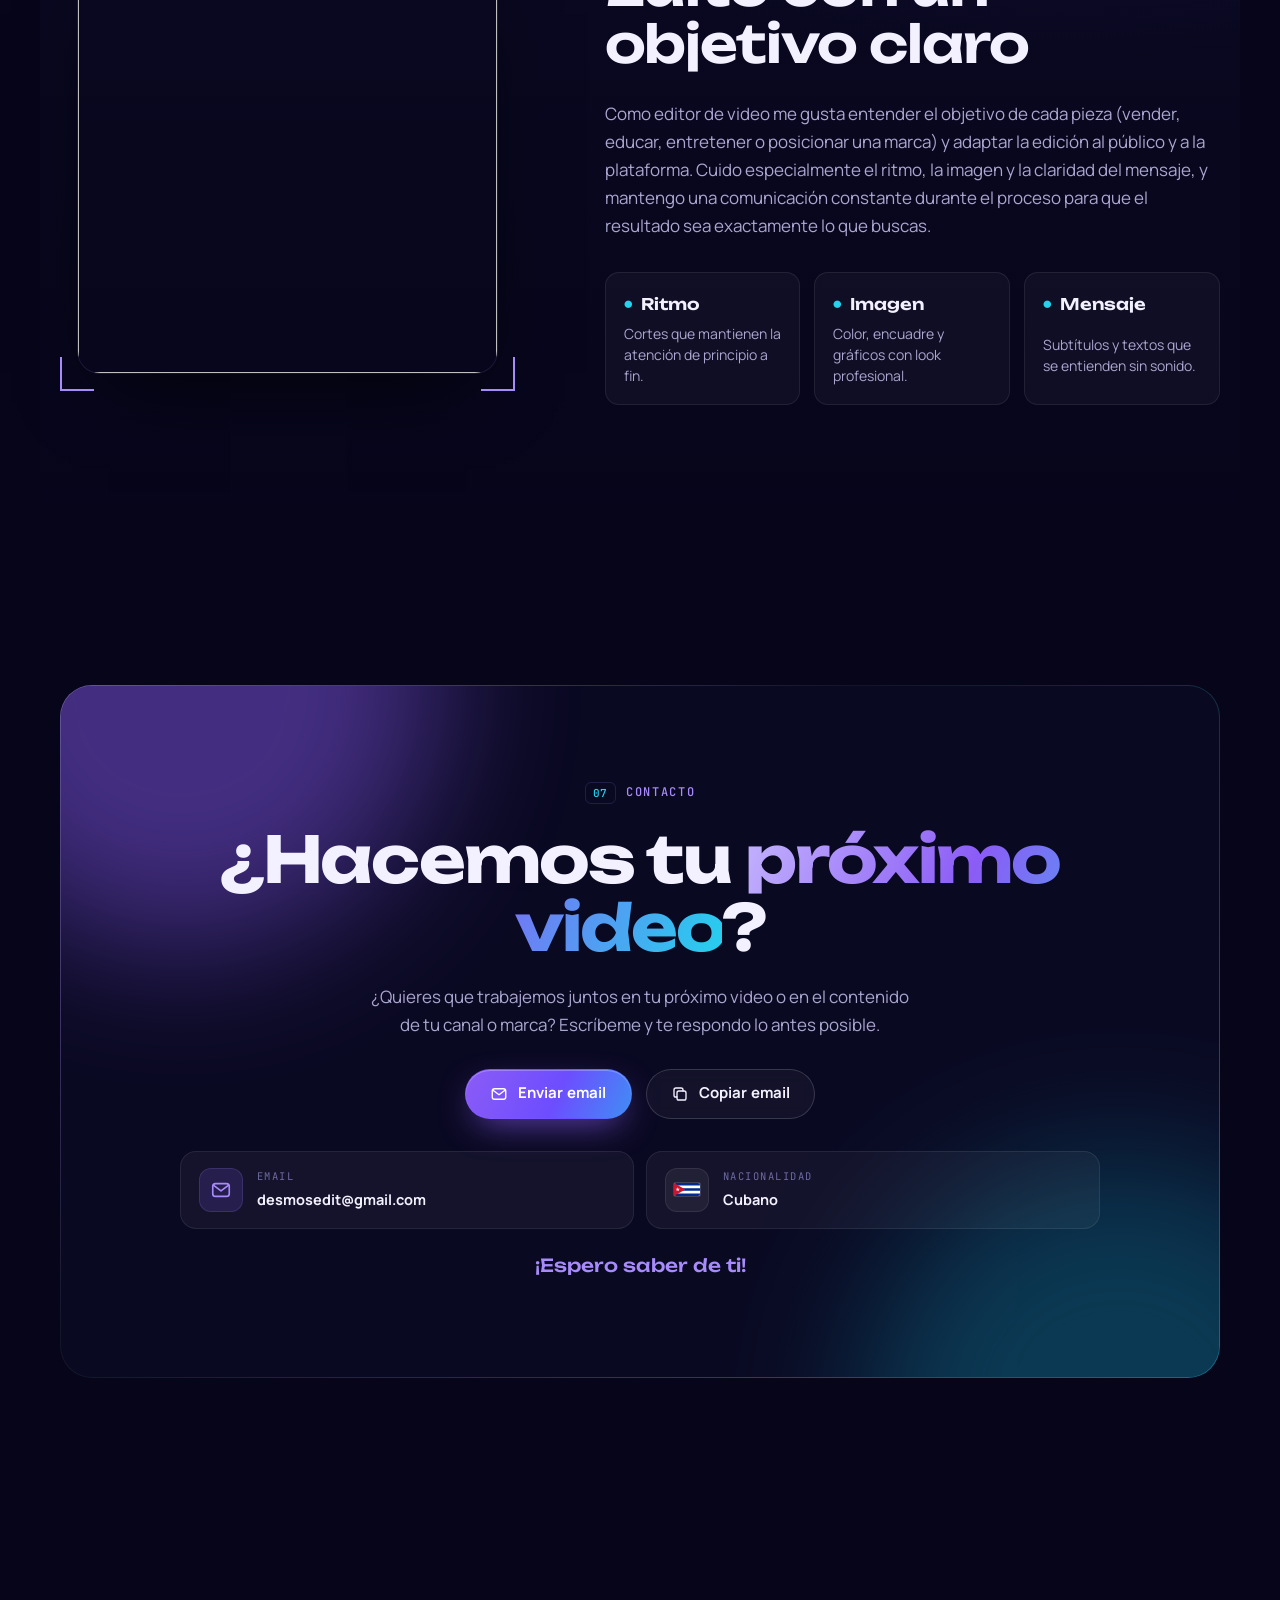
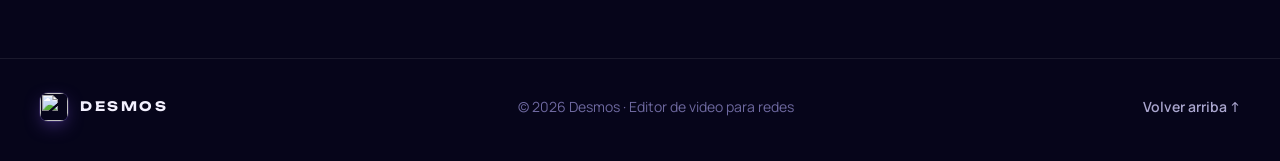
==== commit 7d40cf43: "index.html" ====
--- a/index.html
+++ b/index.html
@@ -141,7 +141,7 @@
       <div class="container">
         <header class="section__head reveal">
           <p class="label"><span>01</span>Trabajos</p>
-          <h2 class="section__title">Proyectos recientes</h2>
+          <h2 class="section__title">Recientes</h2>
           <p class="section__lead">Algunos proyectos en los que he trabajado recientemente. Toca cualquier video para verlo completo.</p>
         </header>
 
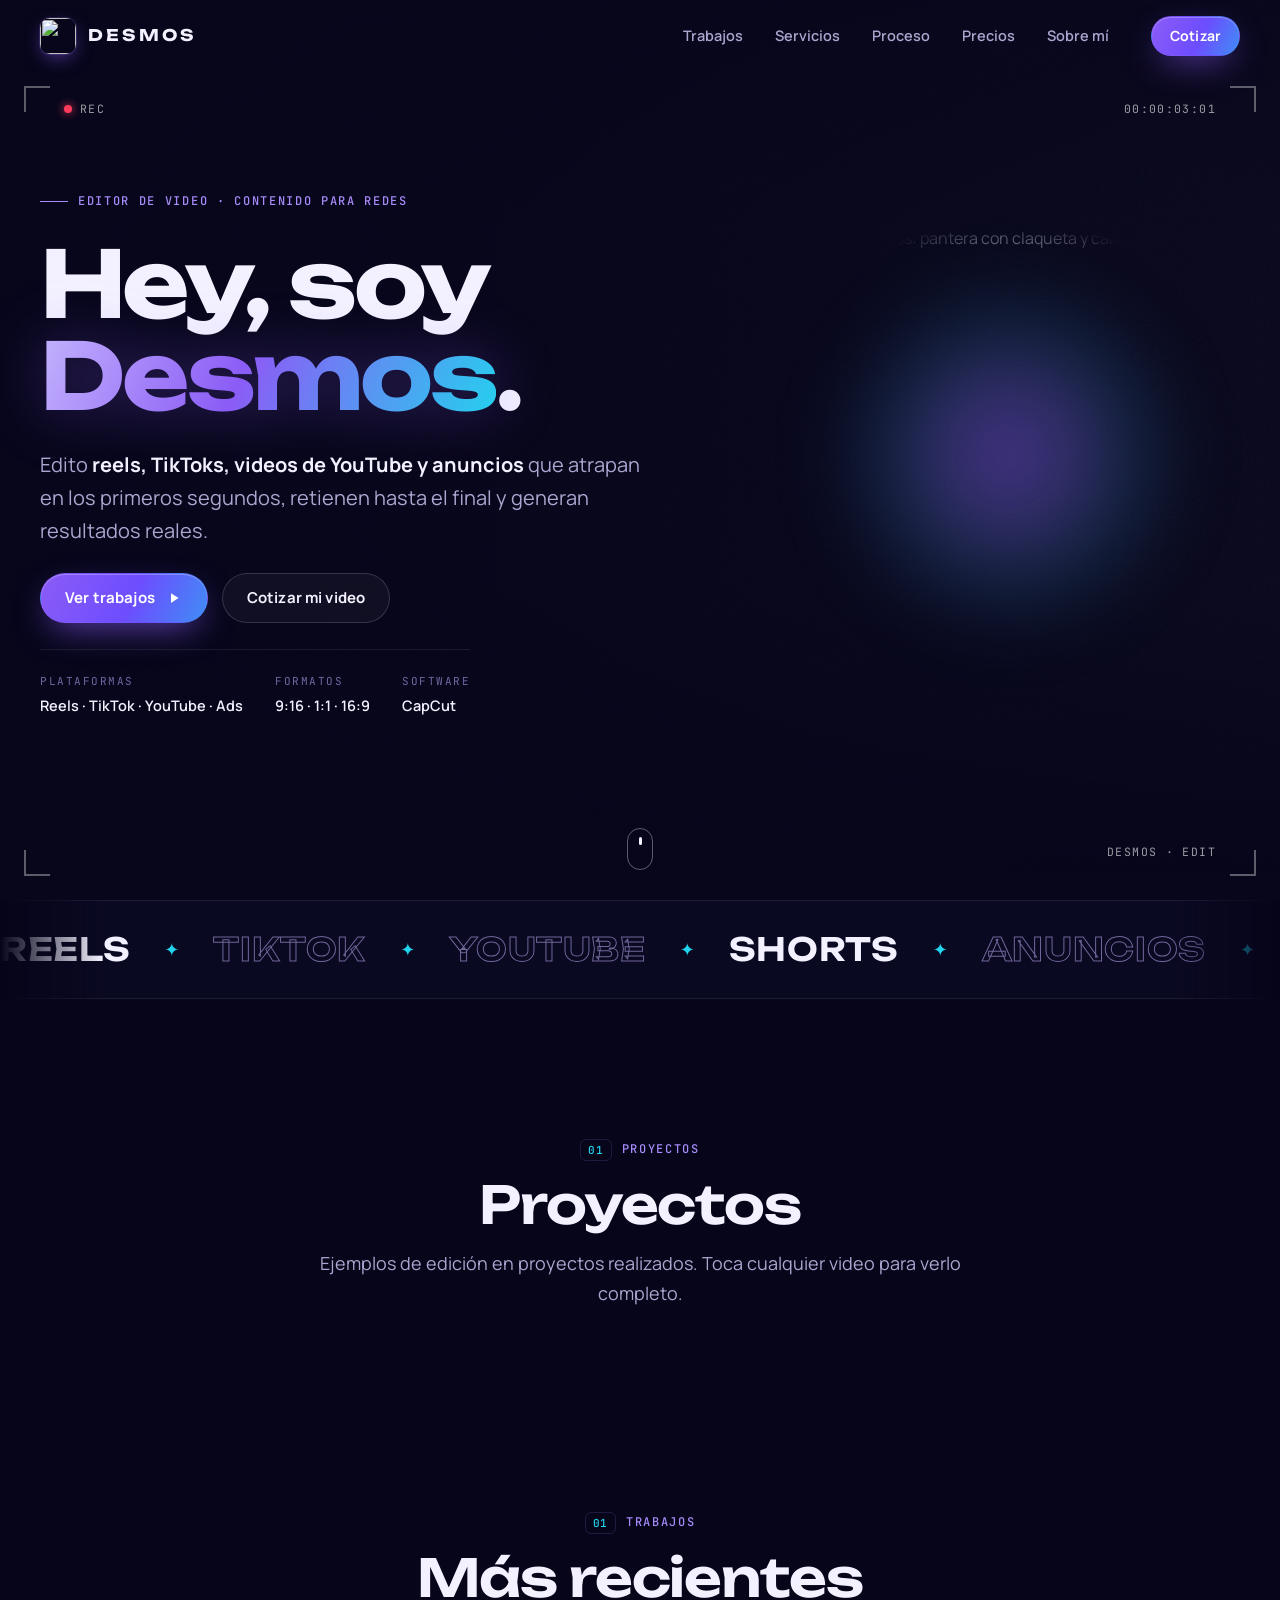
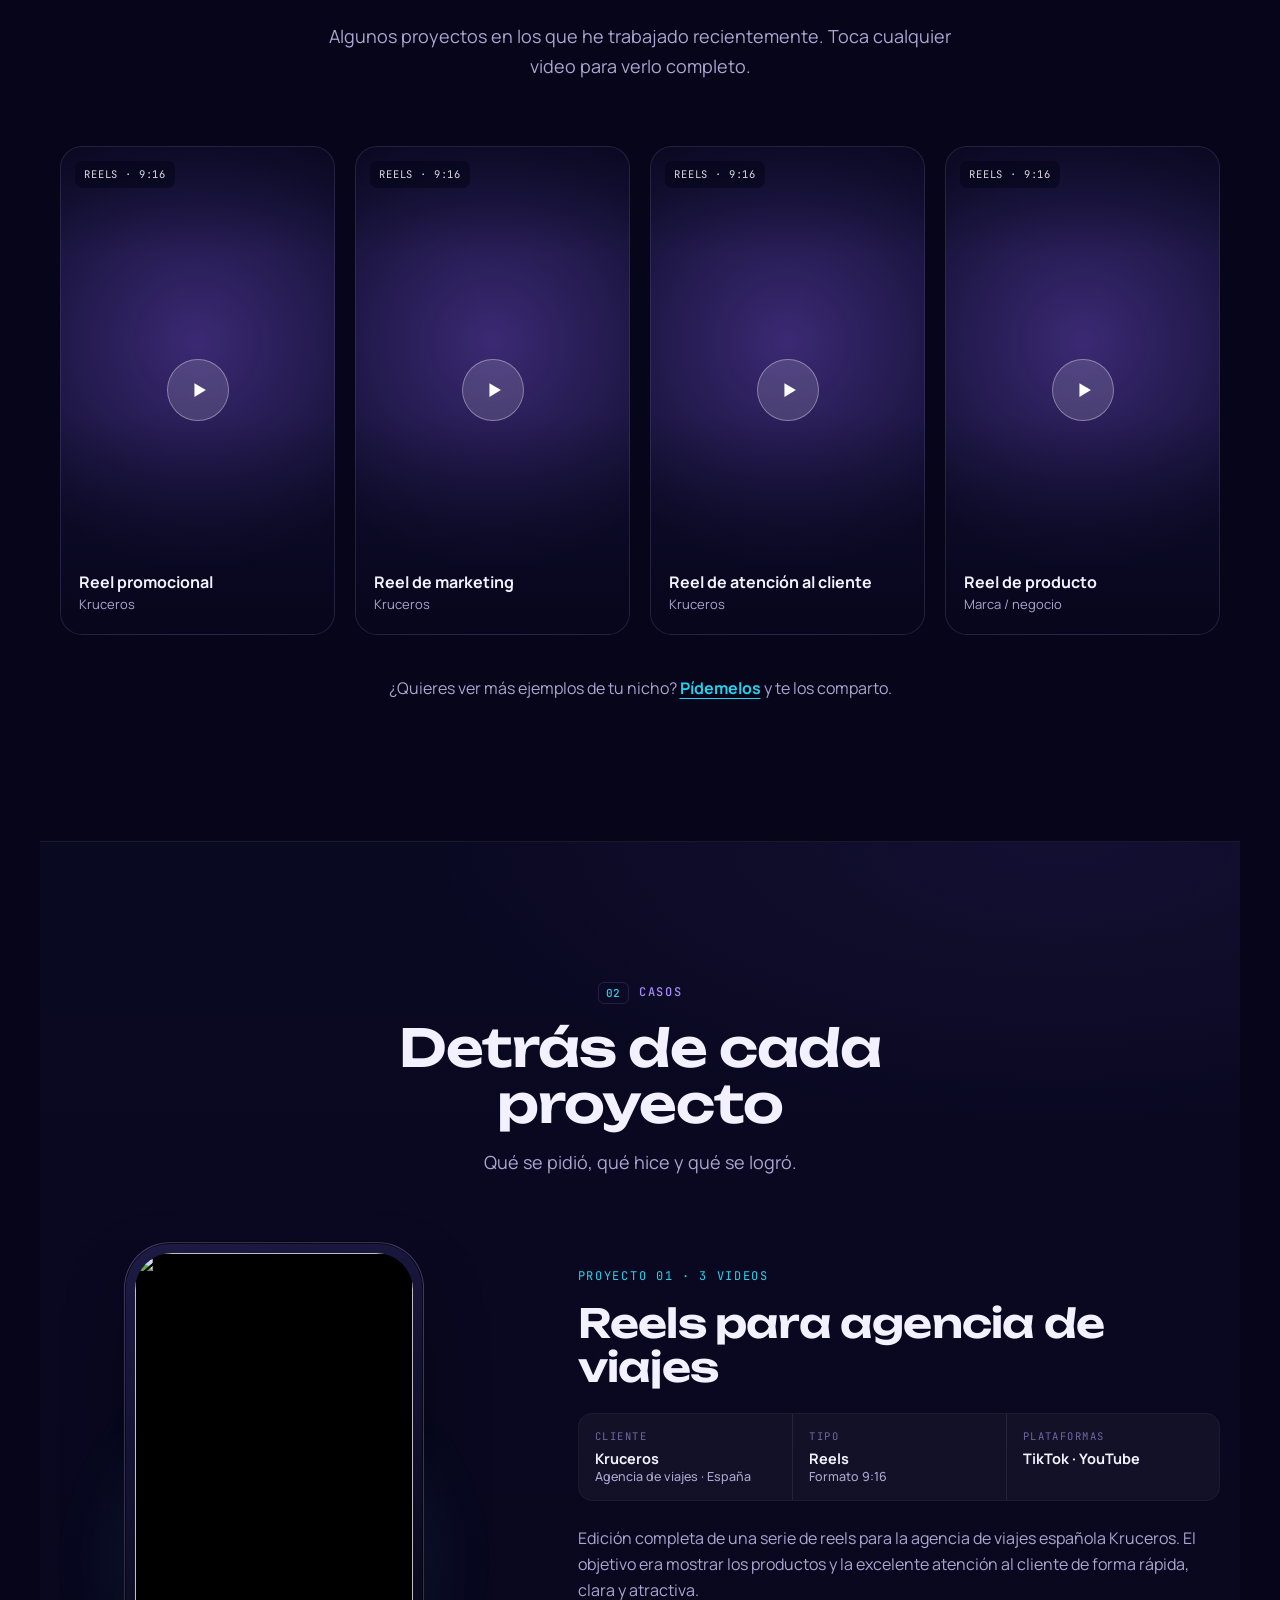
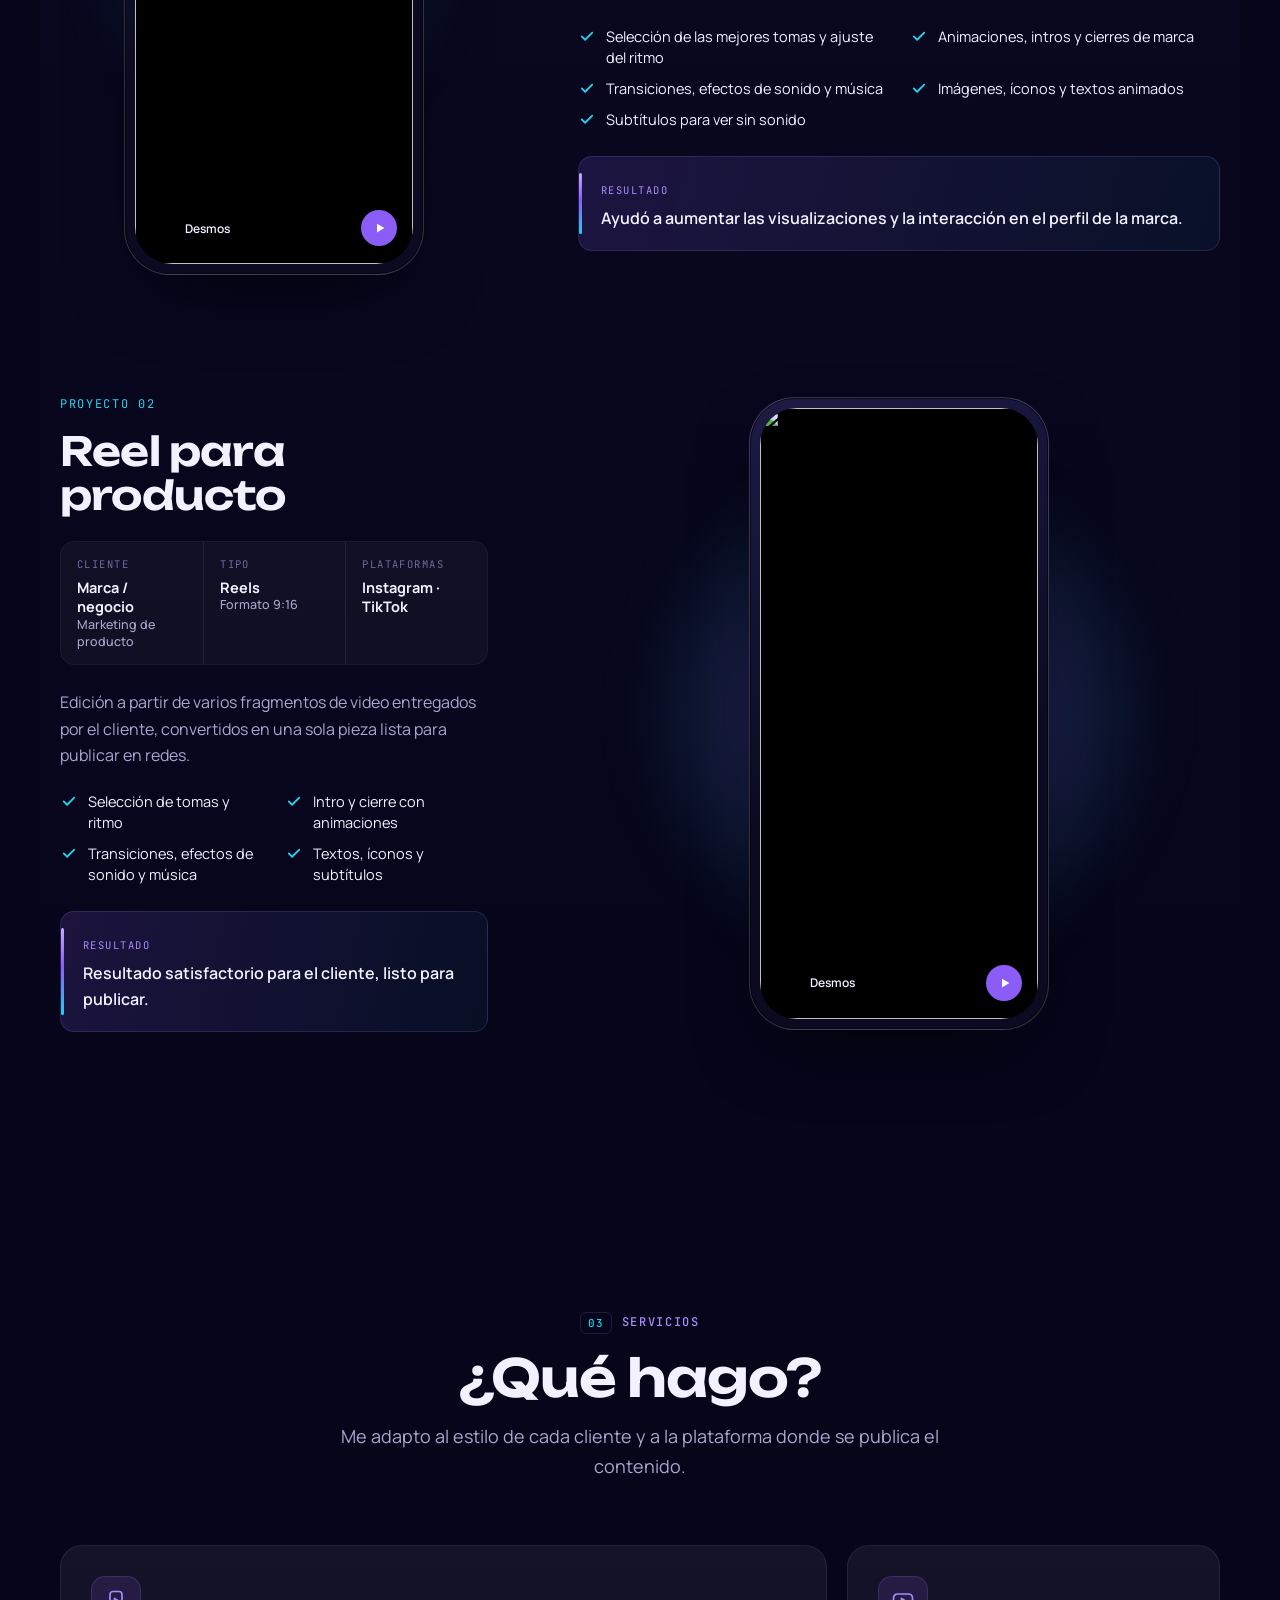
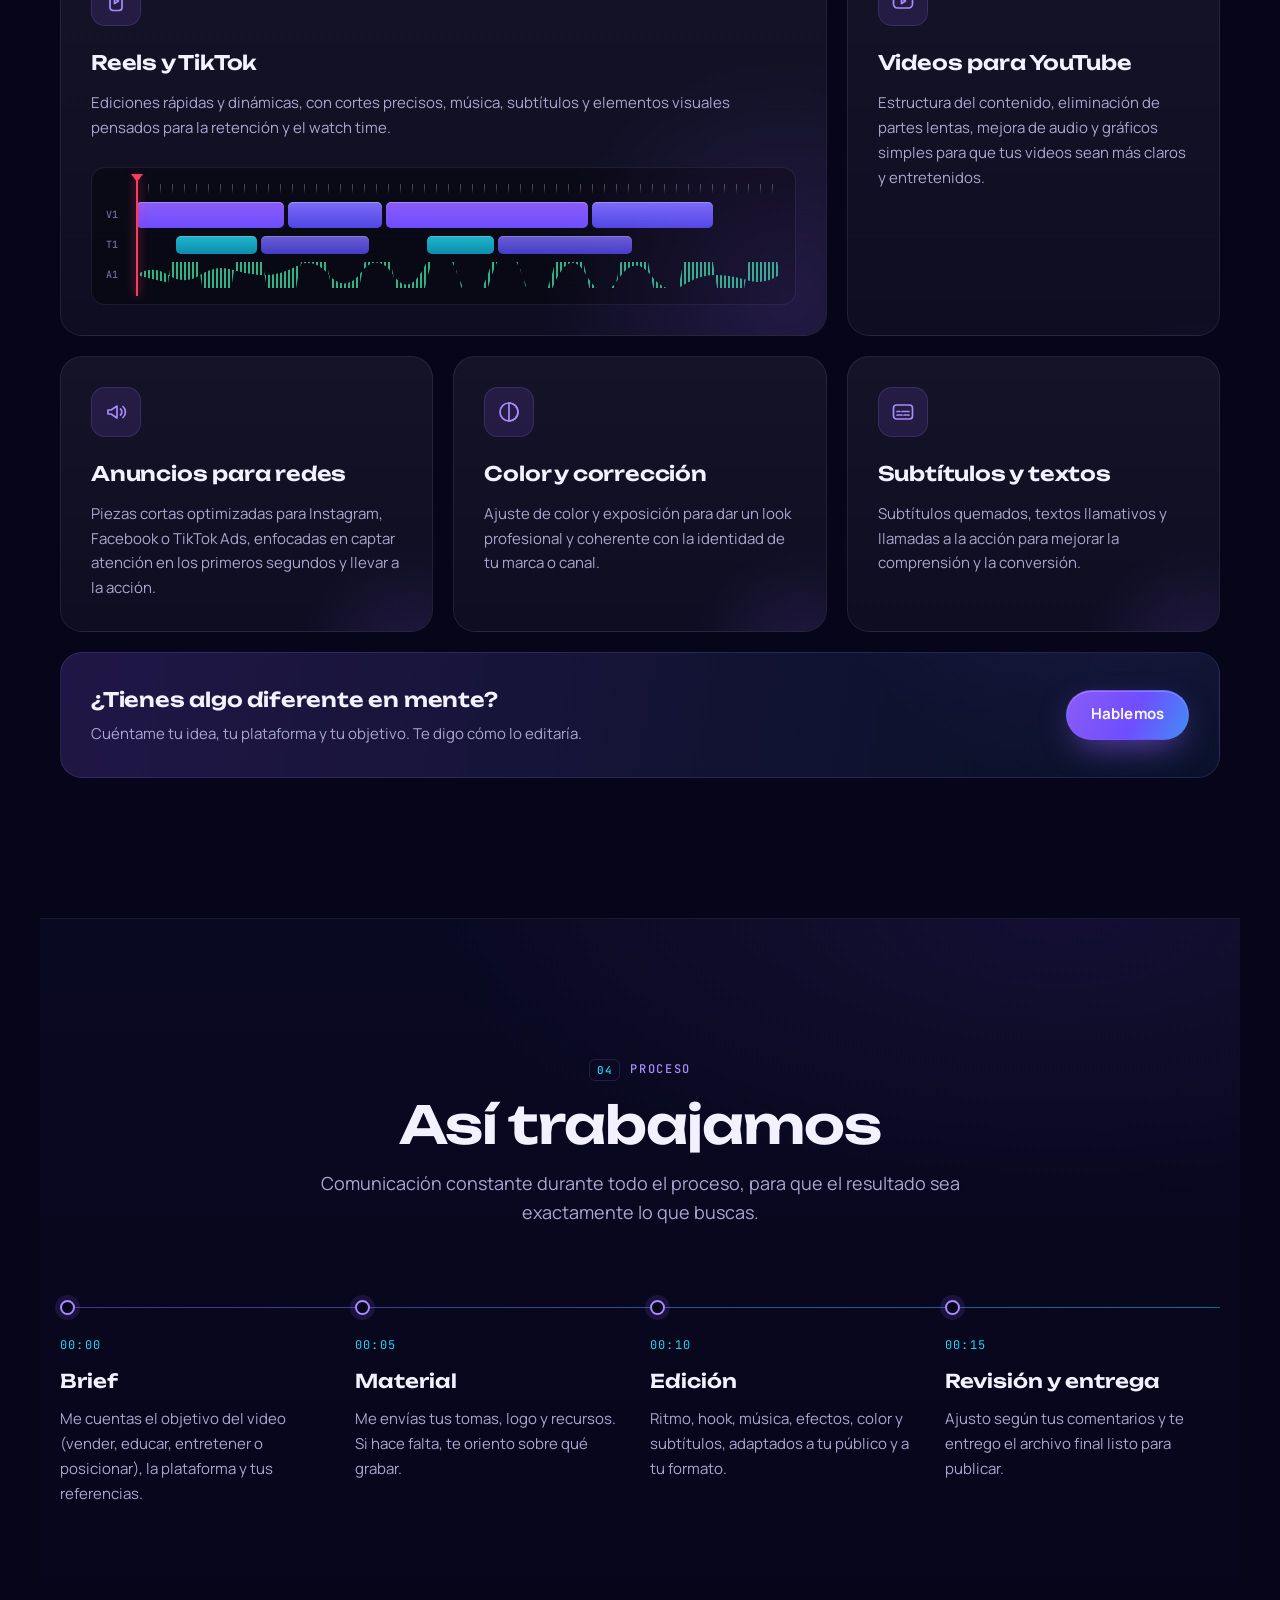
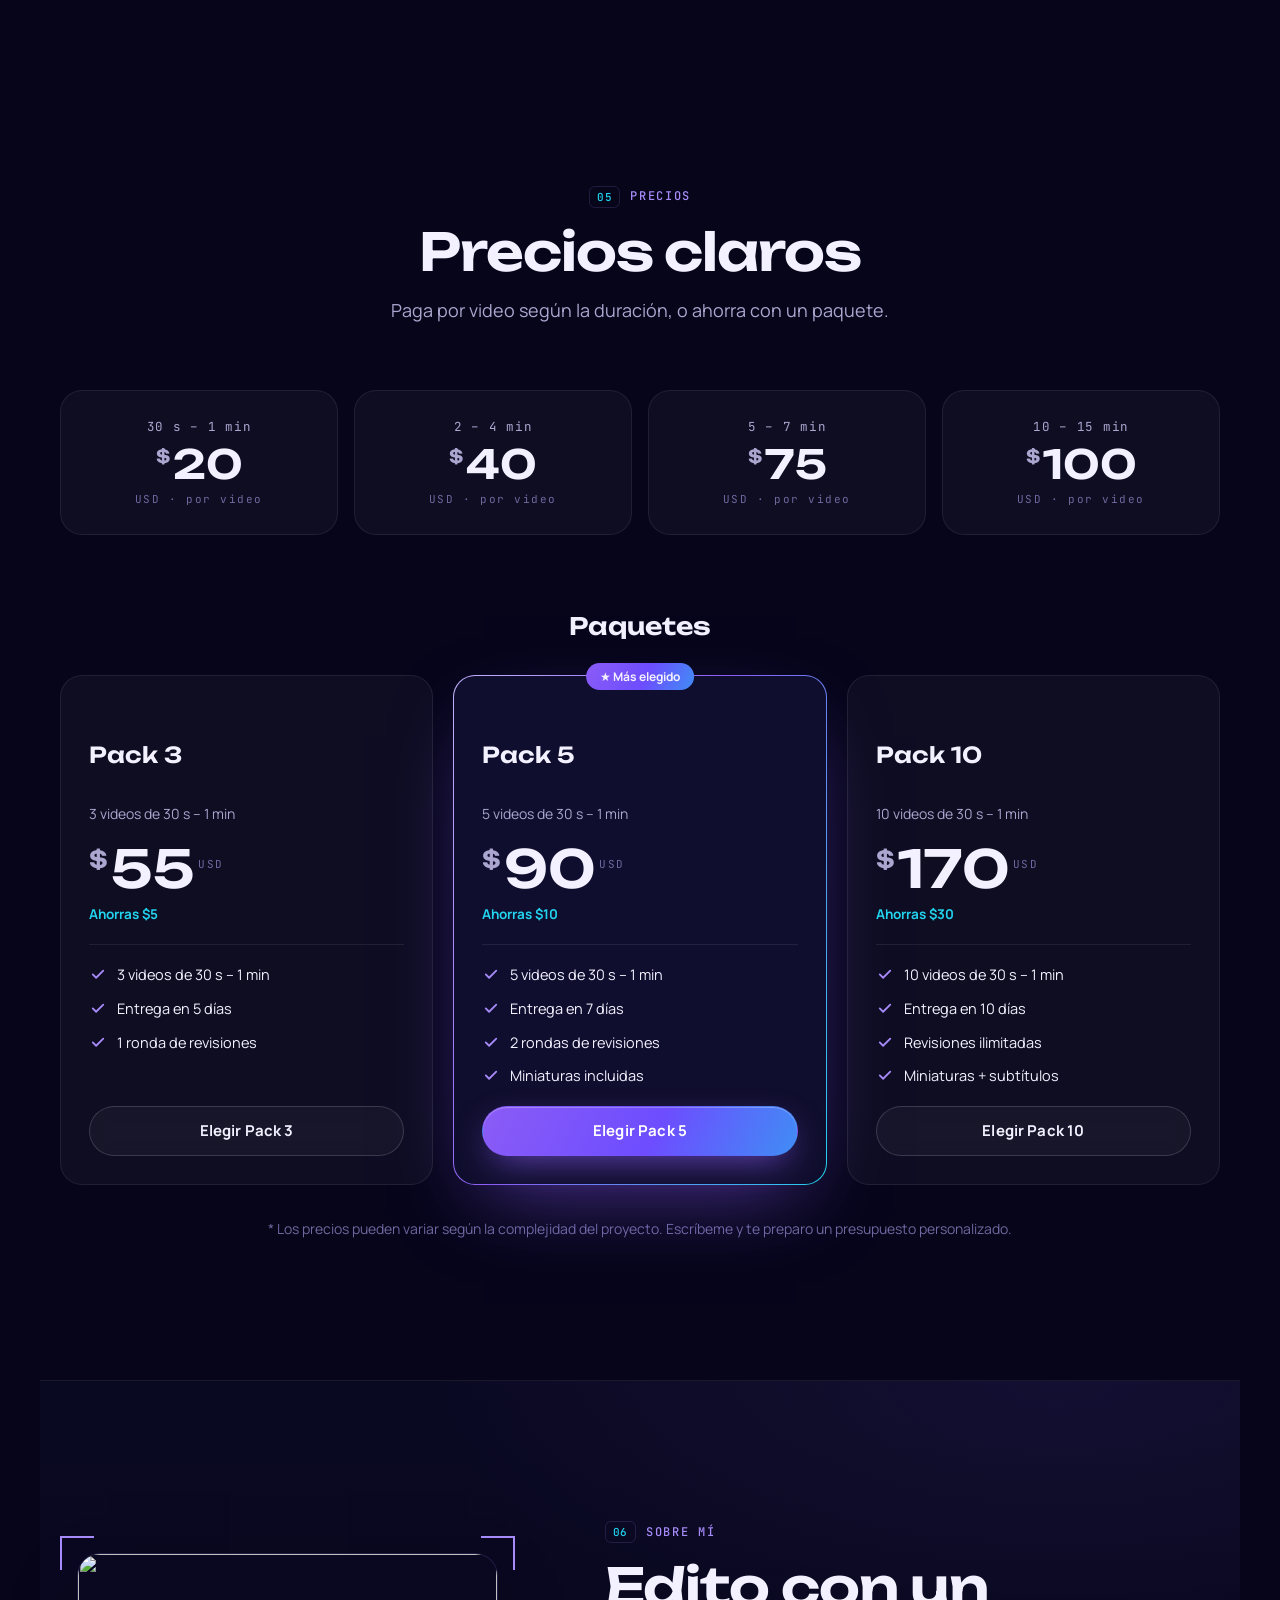
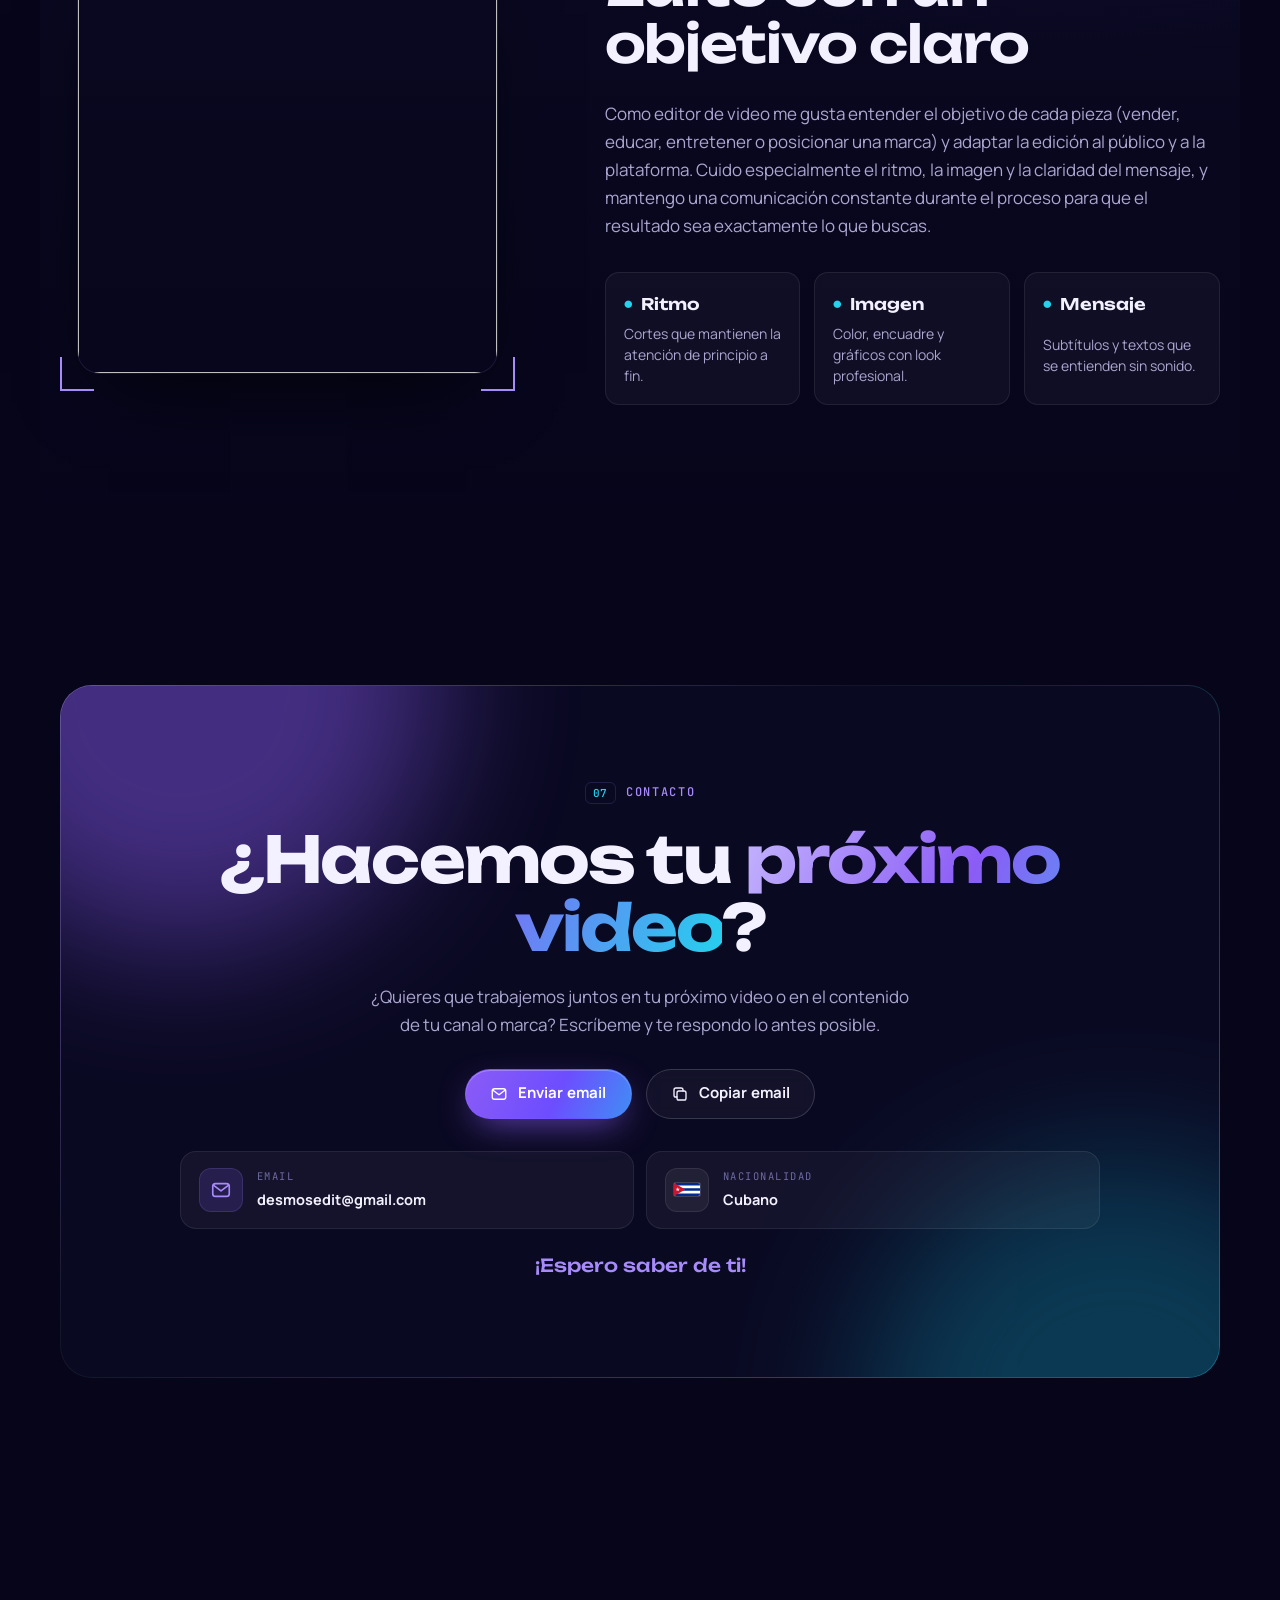
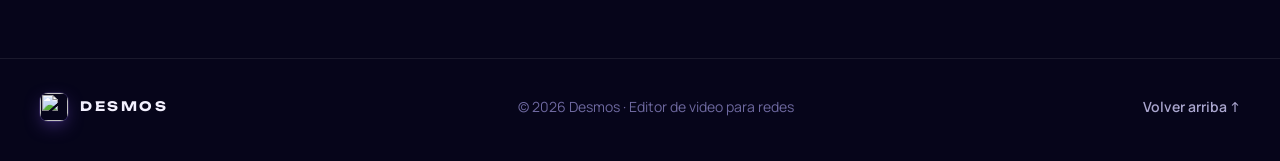
==== commit 570b2218: "index.html" ====
--- a/index.html
+++ b/index.html
@@ -141,7 +141,7 @@
       <div class="container">
         <header class="section__head reveal">
           <p class="label"><span>01</span>Trabajos</p>
-          <h2 class="section__title">Recientes</h2>
+          <h2 class="section__title">Más recientes</h2>
           <p class="section__lead">Algunos proyectos en los que he trabajado recientemente. Toca cualquier video para verlo completo.</p>
         </header>
 
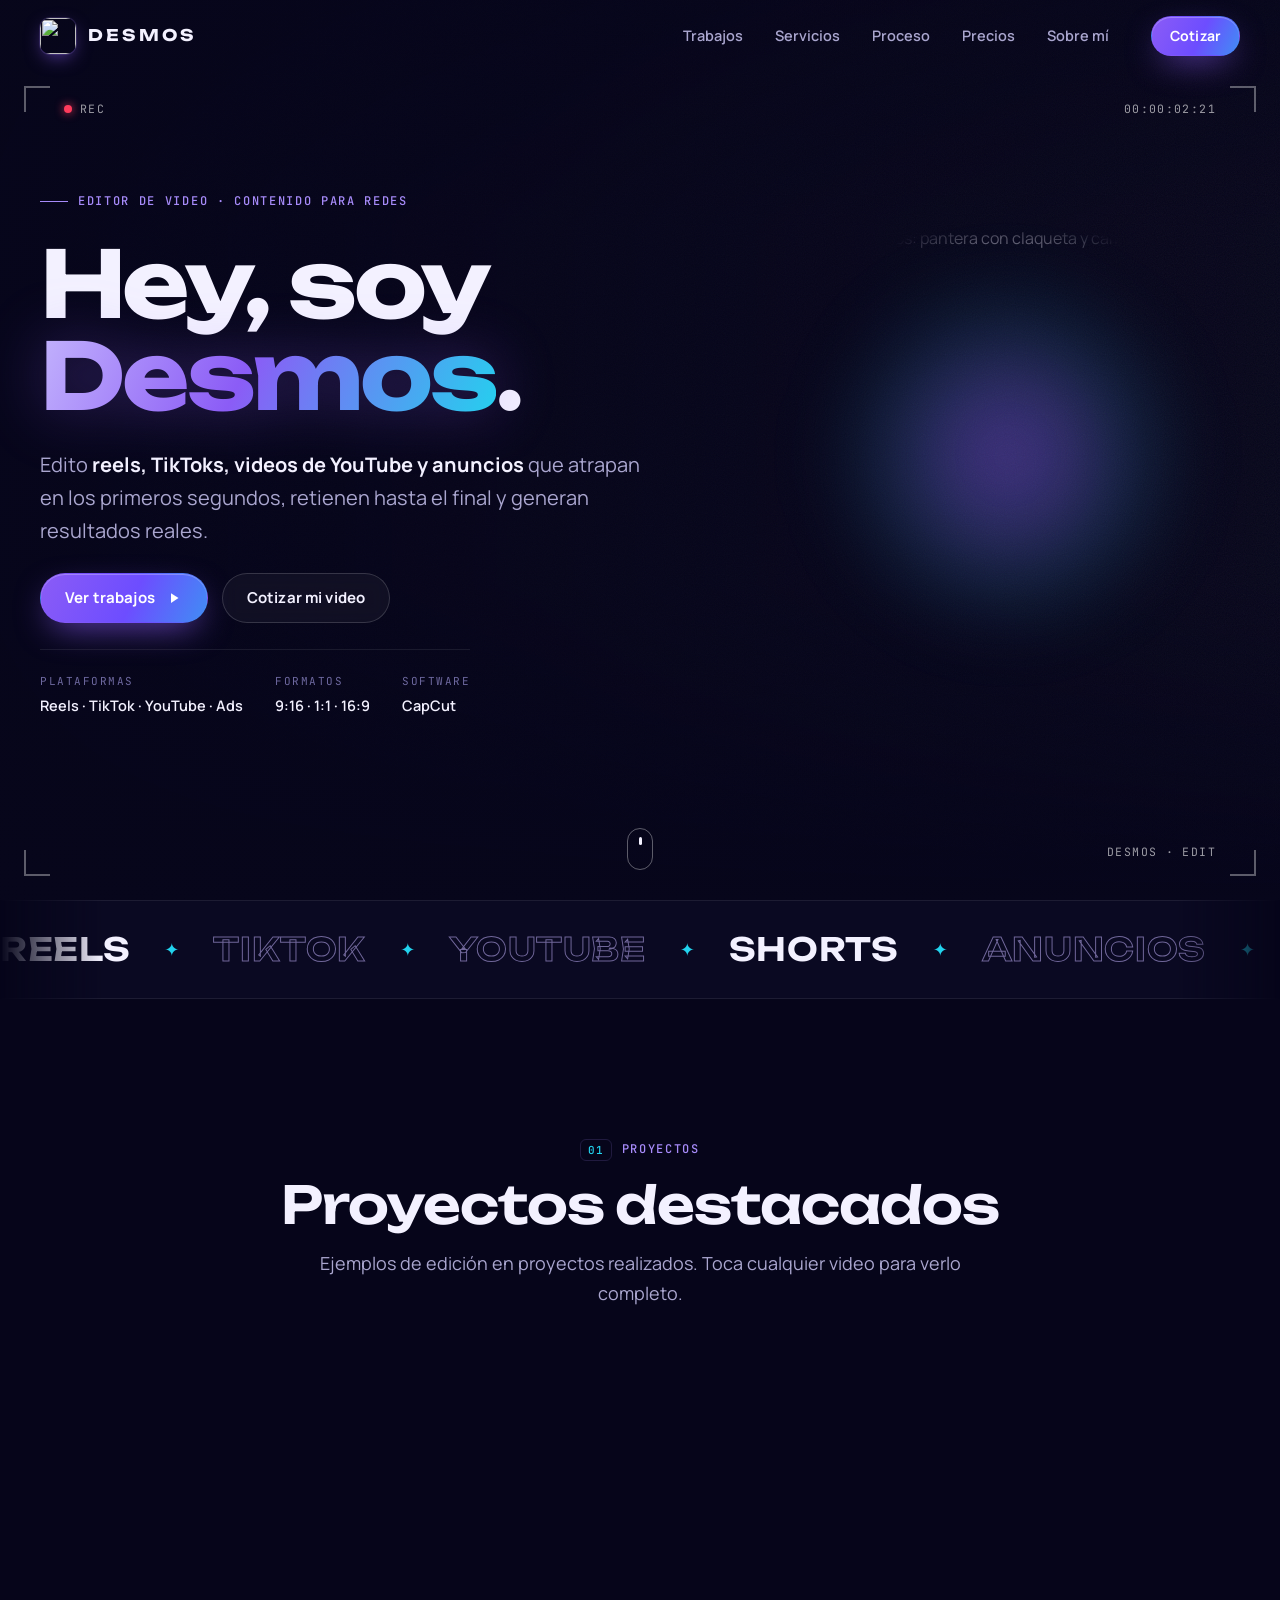
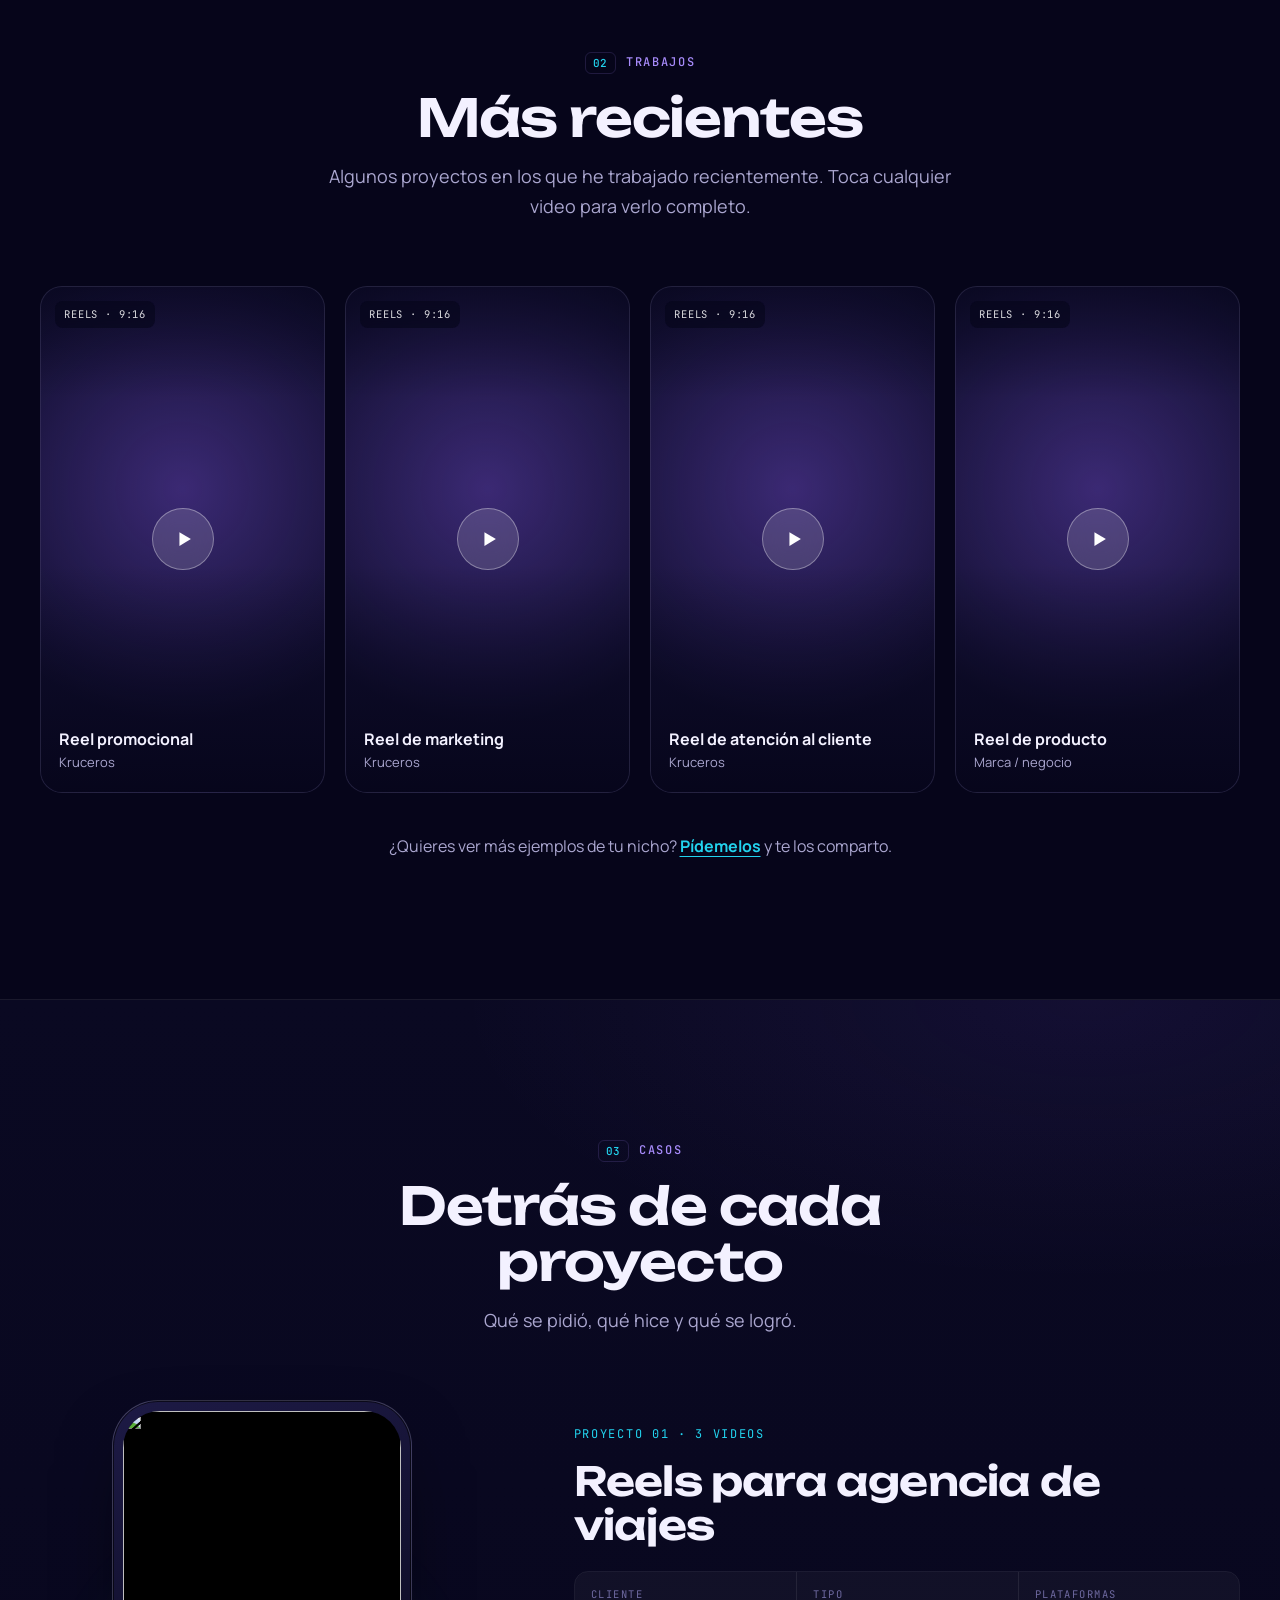
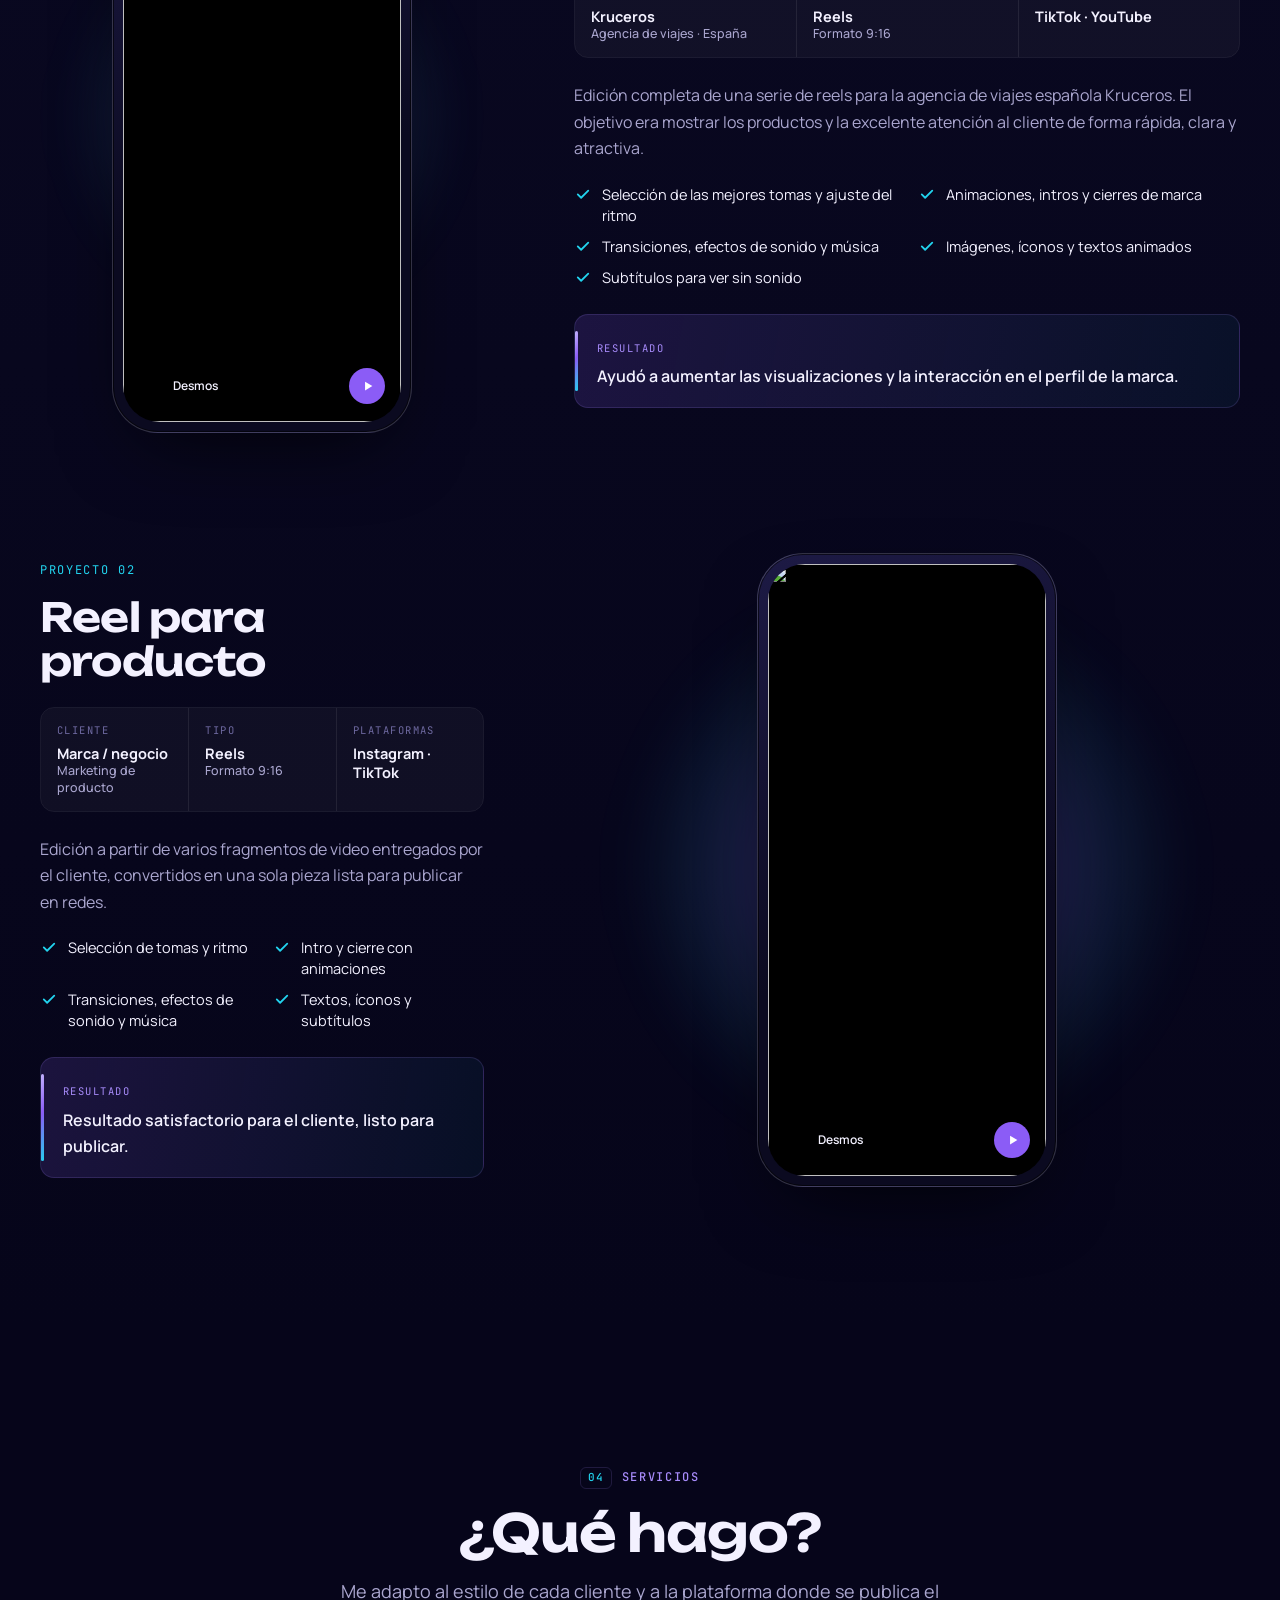
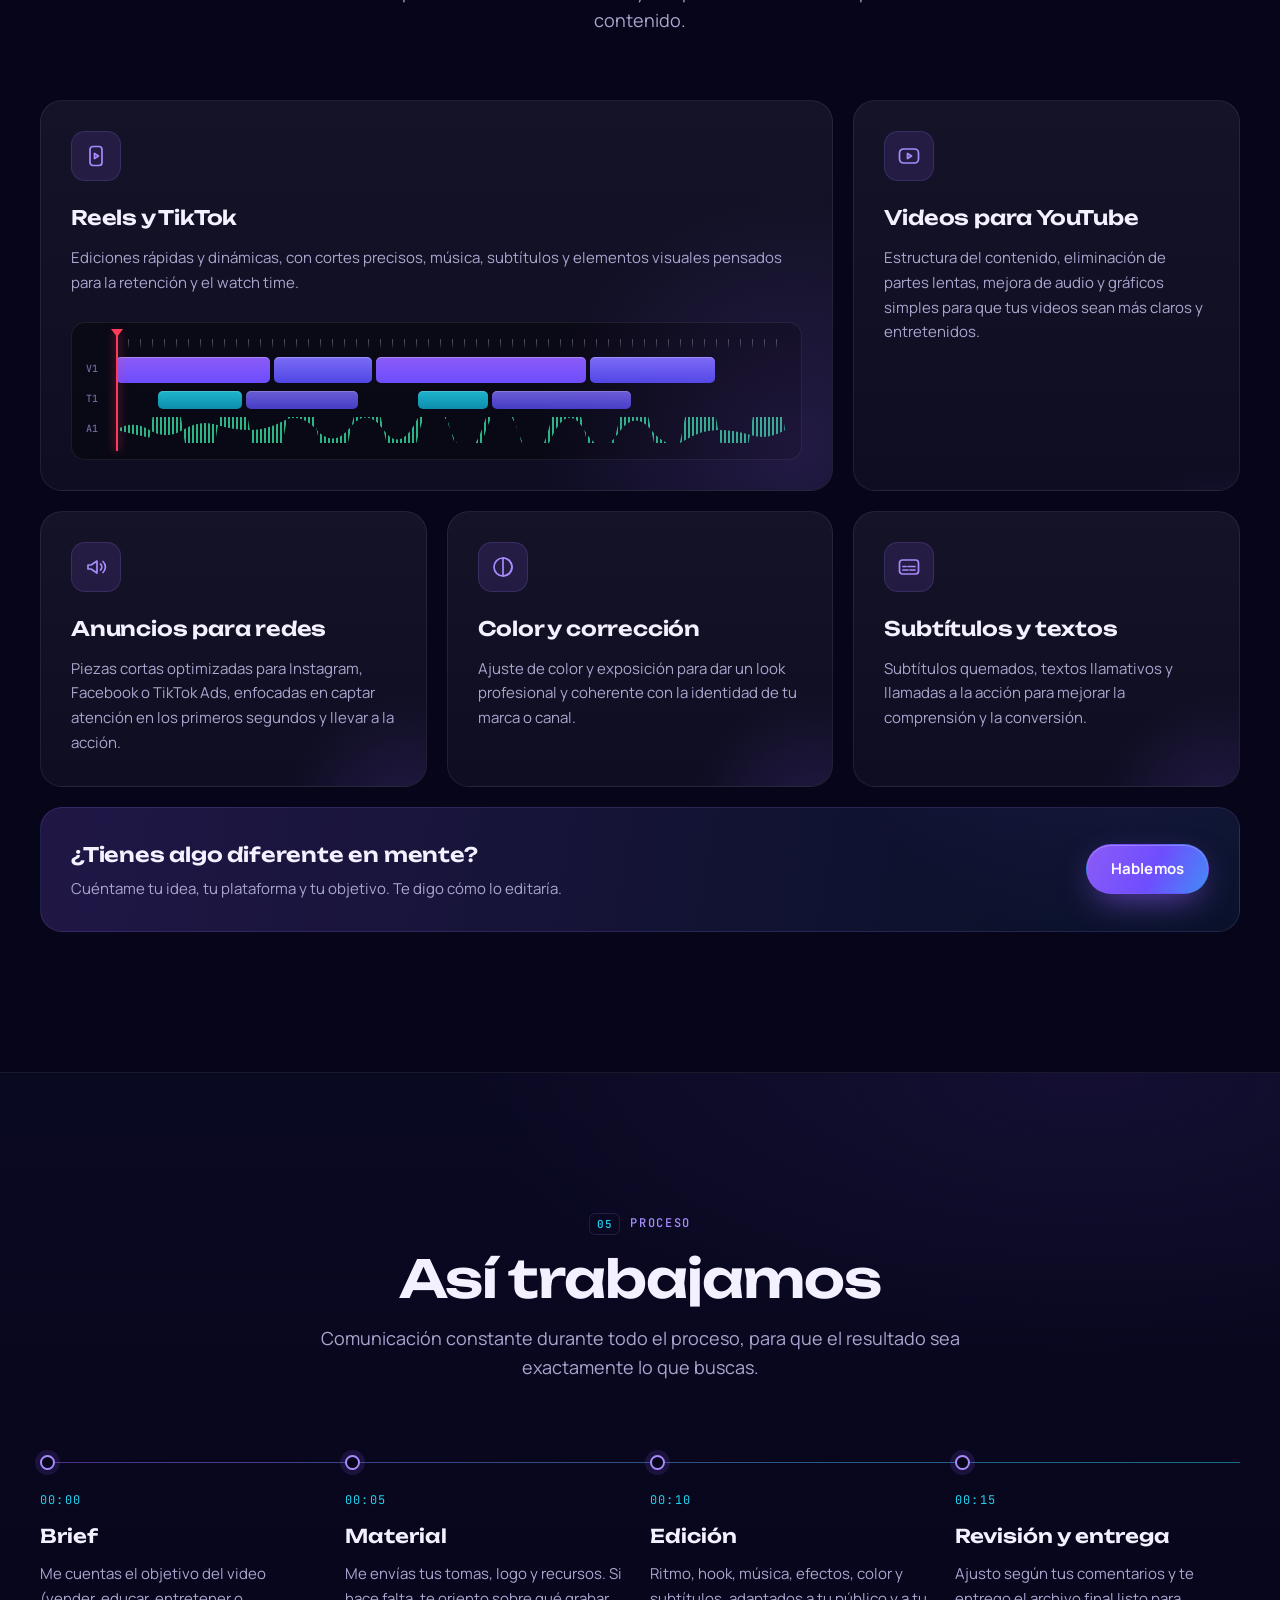
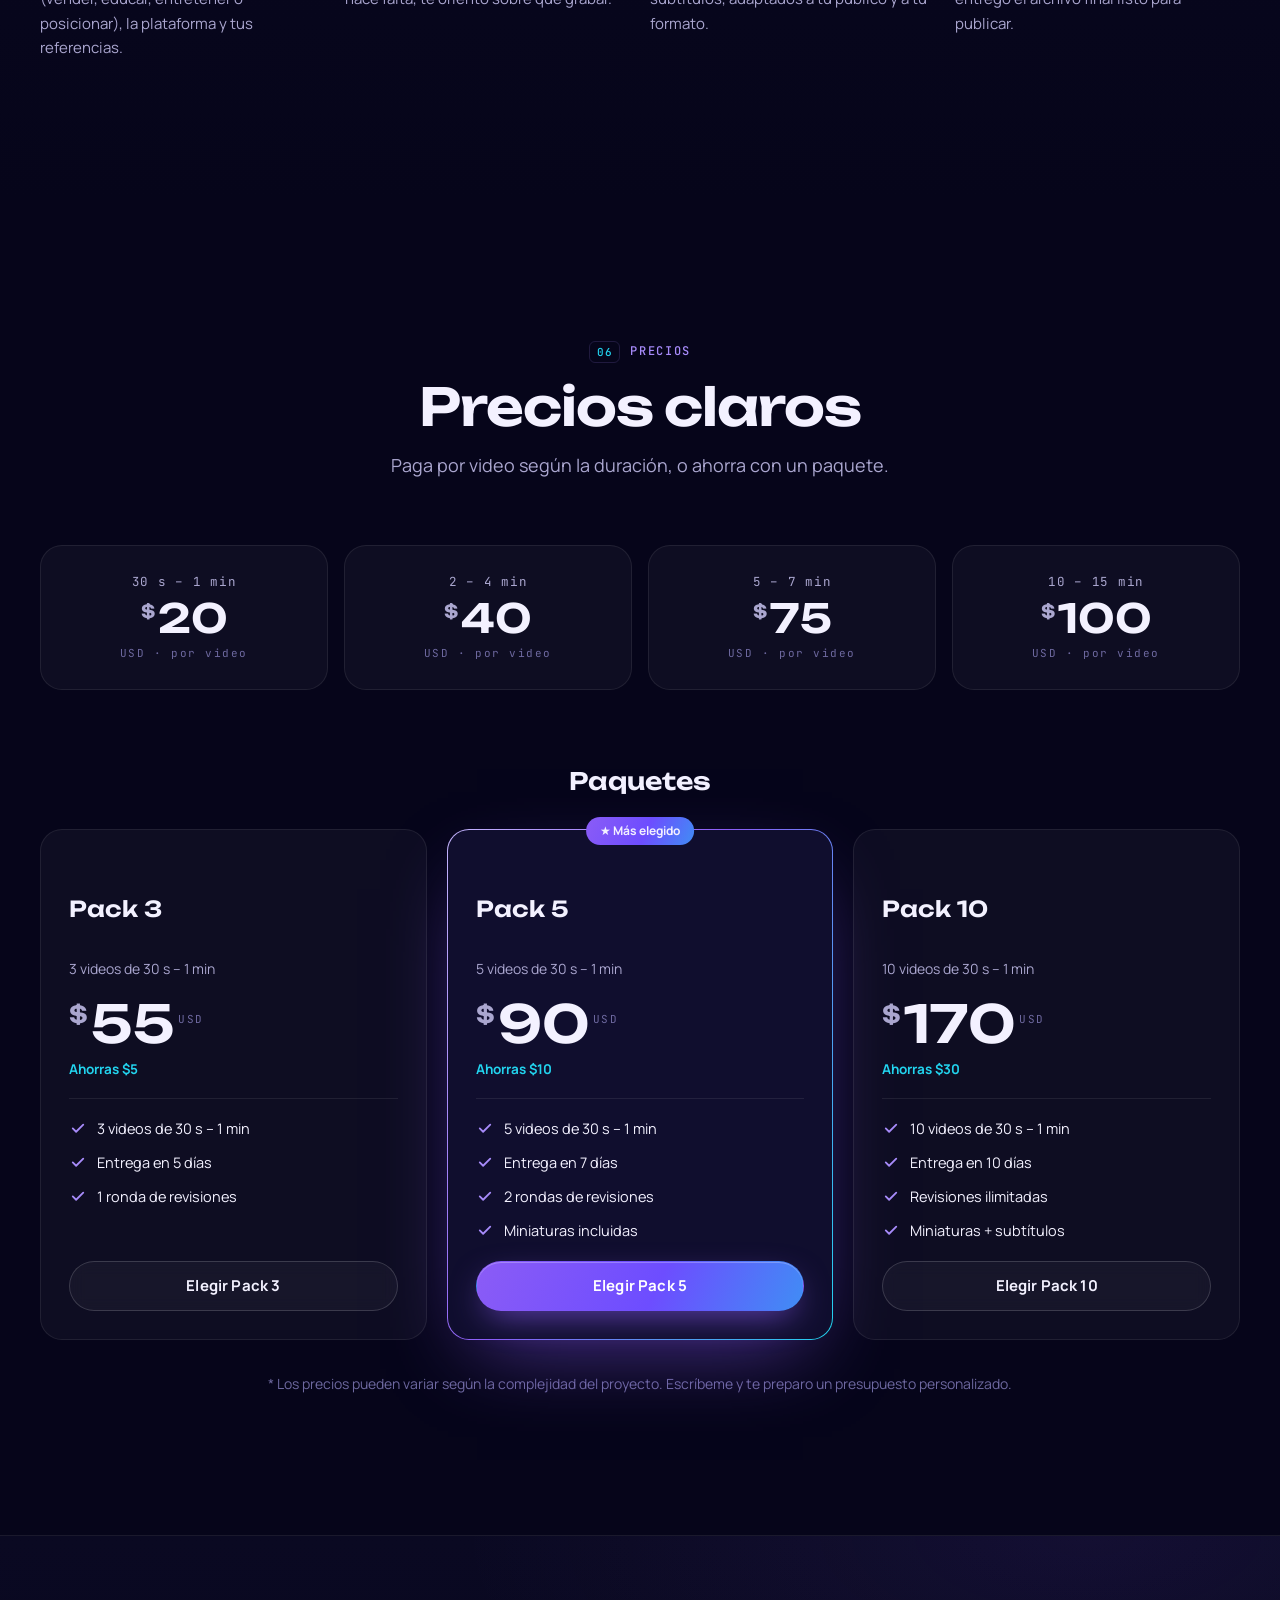
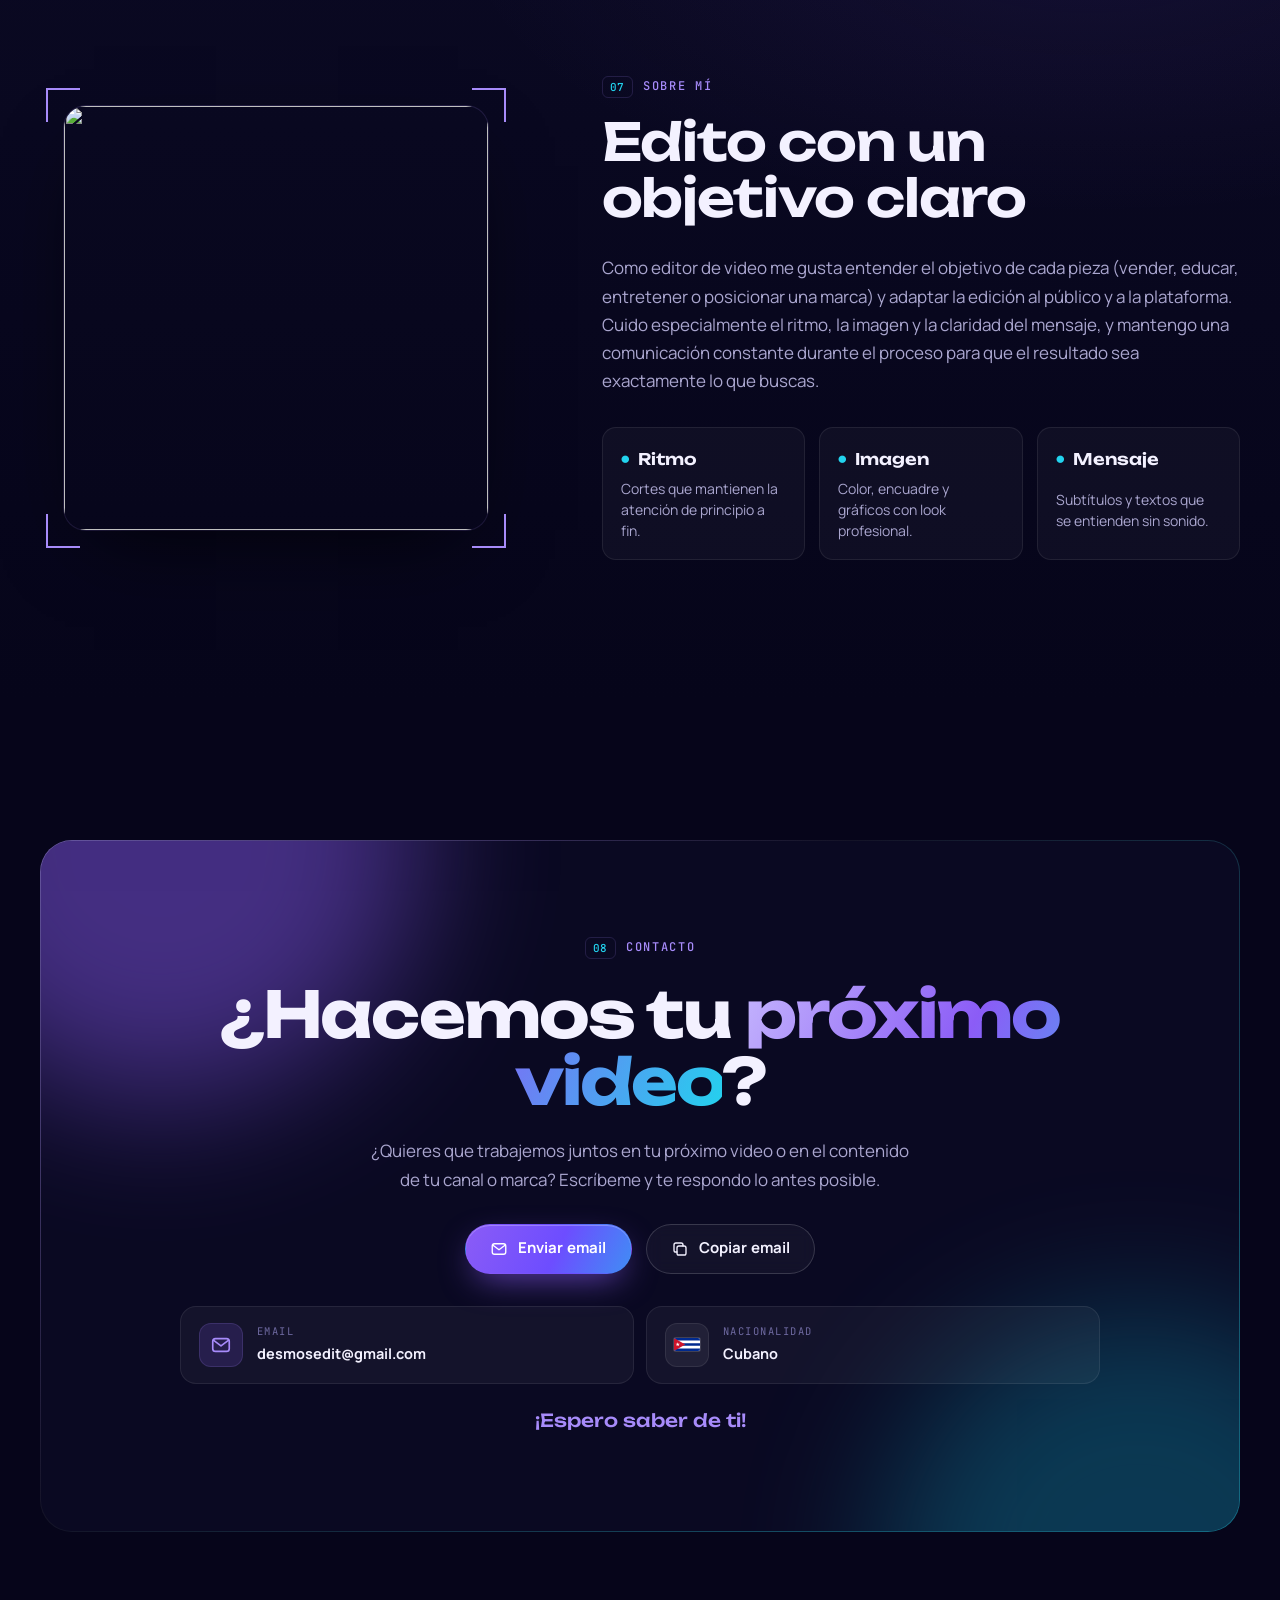
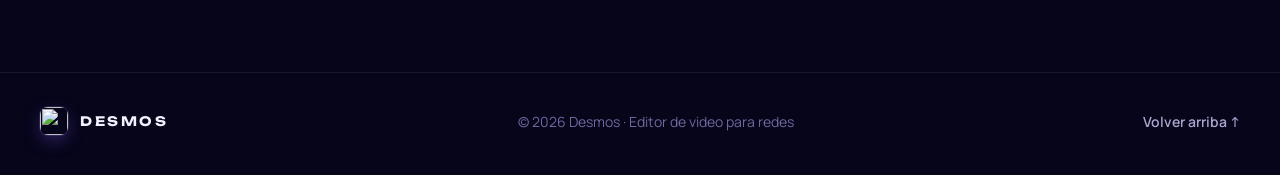
==== commit e8786b32: "index.html" ====
--- a/index.html
+++ b/index.html
@@ -126,14 +126,19 @@
       </div>
     </div>
 
-   <!-- ============ PROYECTOS ============ -->
+  <!-- ============ PROYECTOS ============ -->
     <section class="section" id="proyectos">
       <div class="container">
         <header class="section__head reveal">
           <p class="label"><span>01</span>Proyectos</p>
-          <h2 class="section__title">Proyectos</h2>
+          <h2 class="section__title">Proyectos destacados</h2>
           <p class="section__lead">Ejemplos de edición en proyectos realizados. Toca cualquier video para verlo completo.</p>
         </header>
+
+        <!-- Aquí se cargarán los 8 videos (4 y 4) -->
+        <div class="work-grid" id="proyectos-grid"></div>
+      </div>
+    </section>
 
         
     <!-- ============ TRABAJOS ============ -->
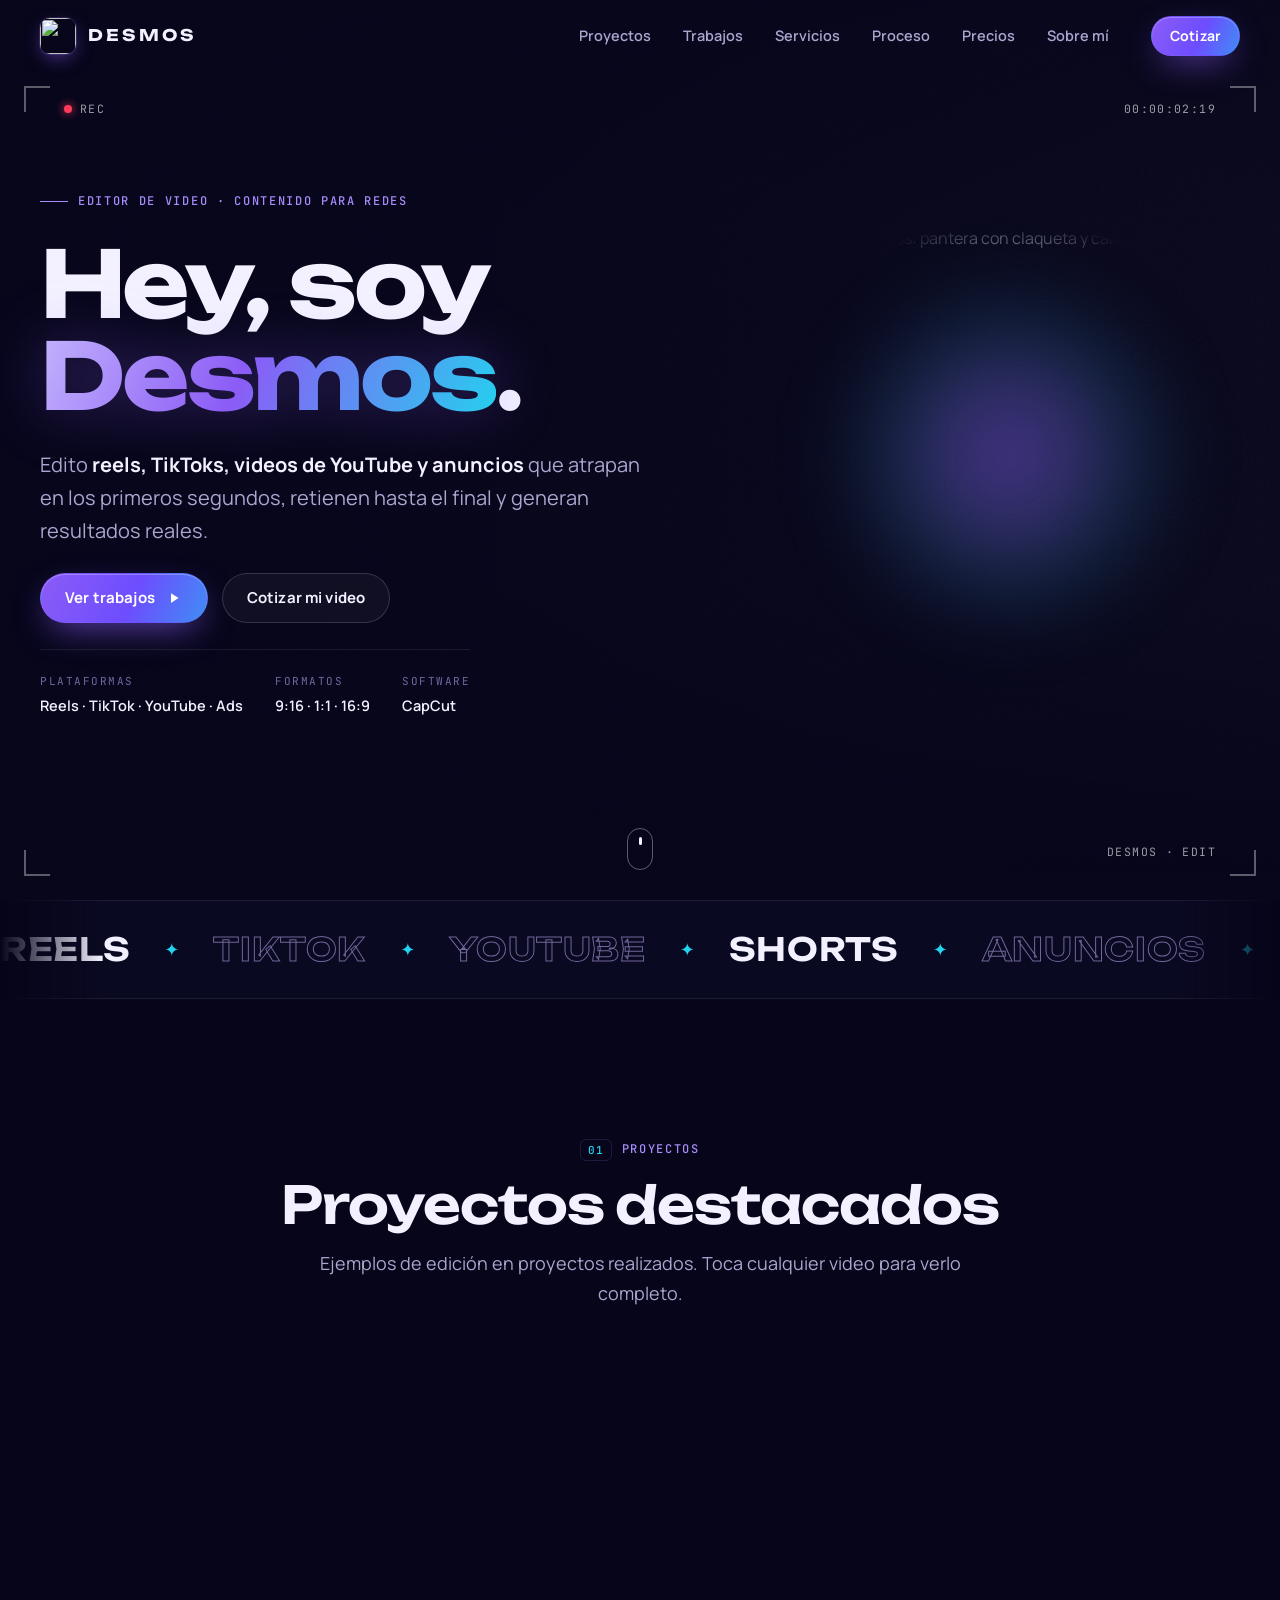
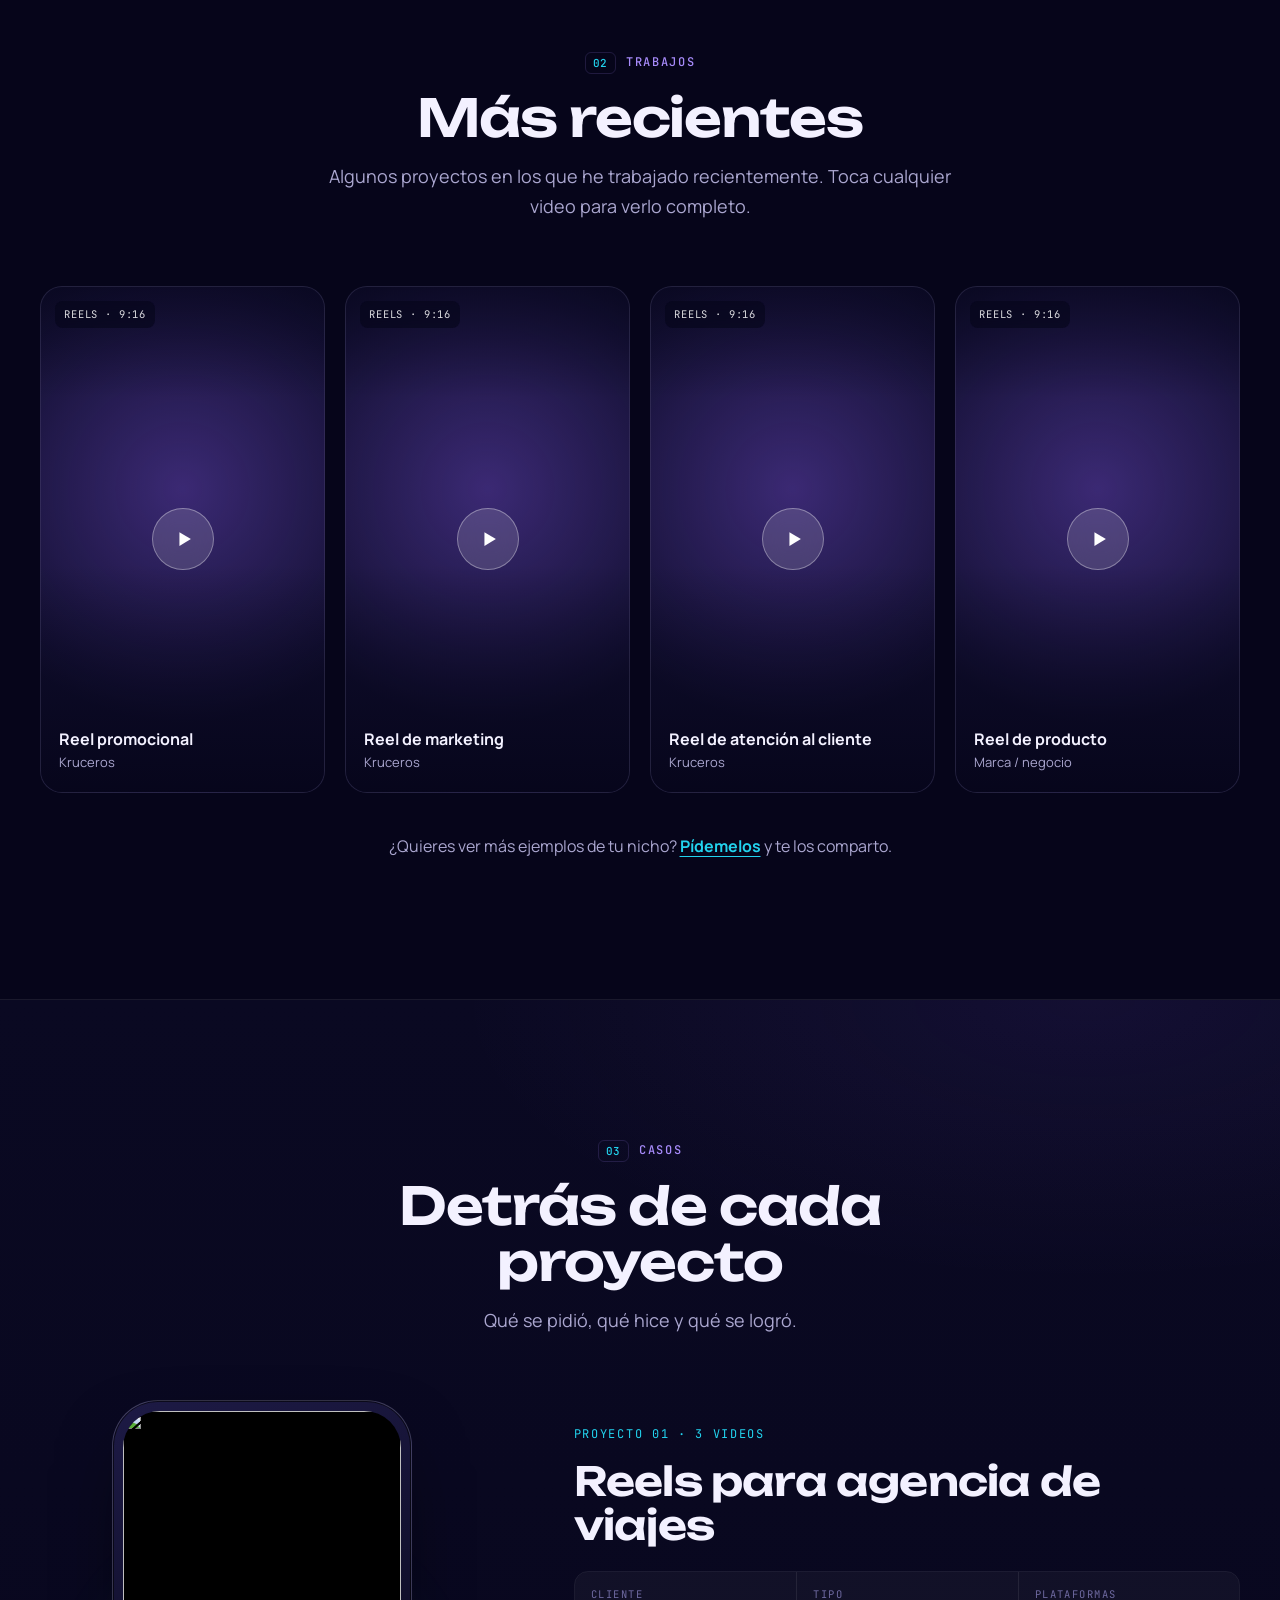
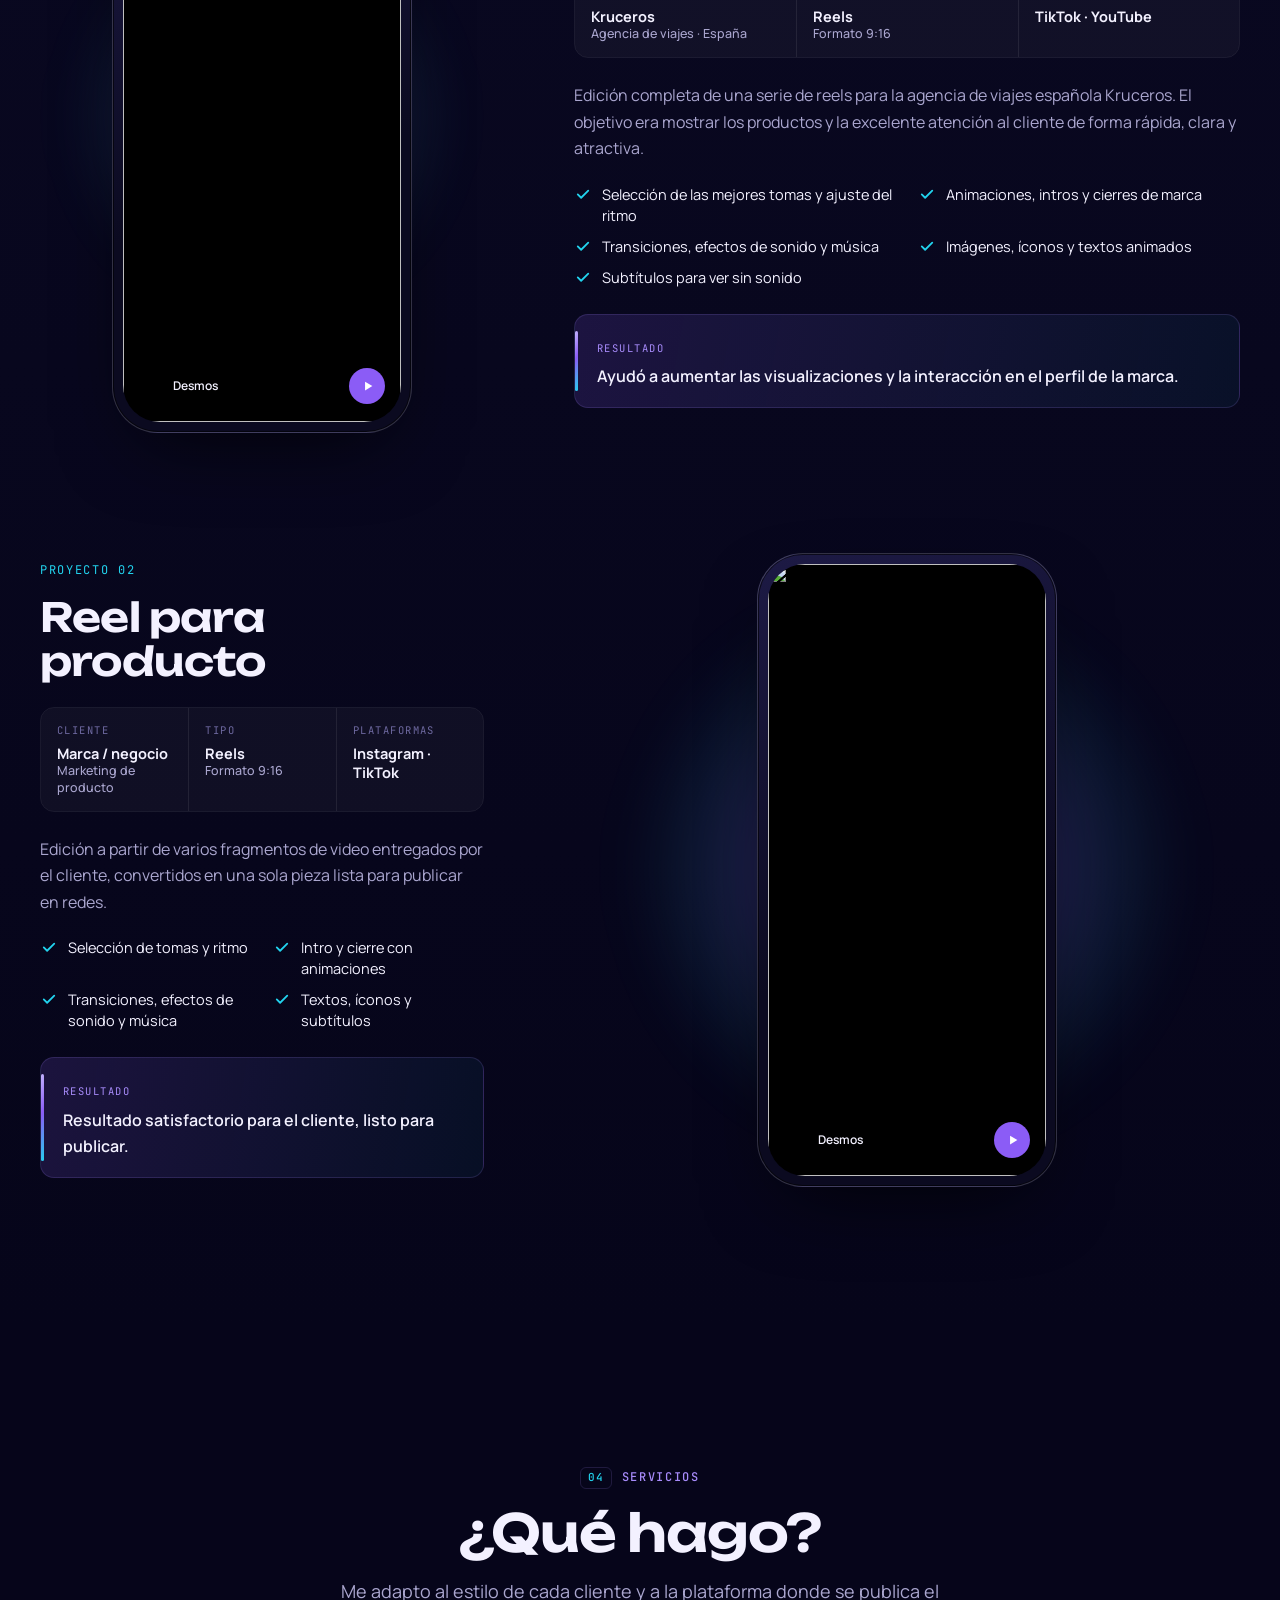
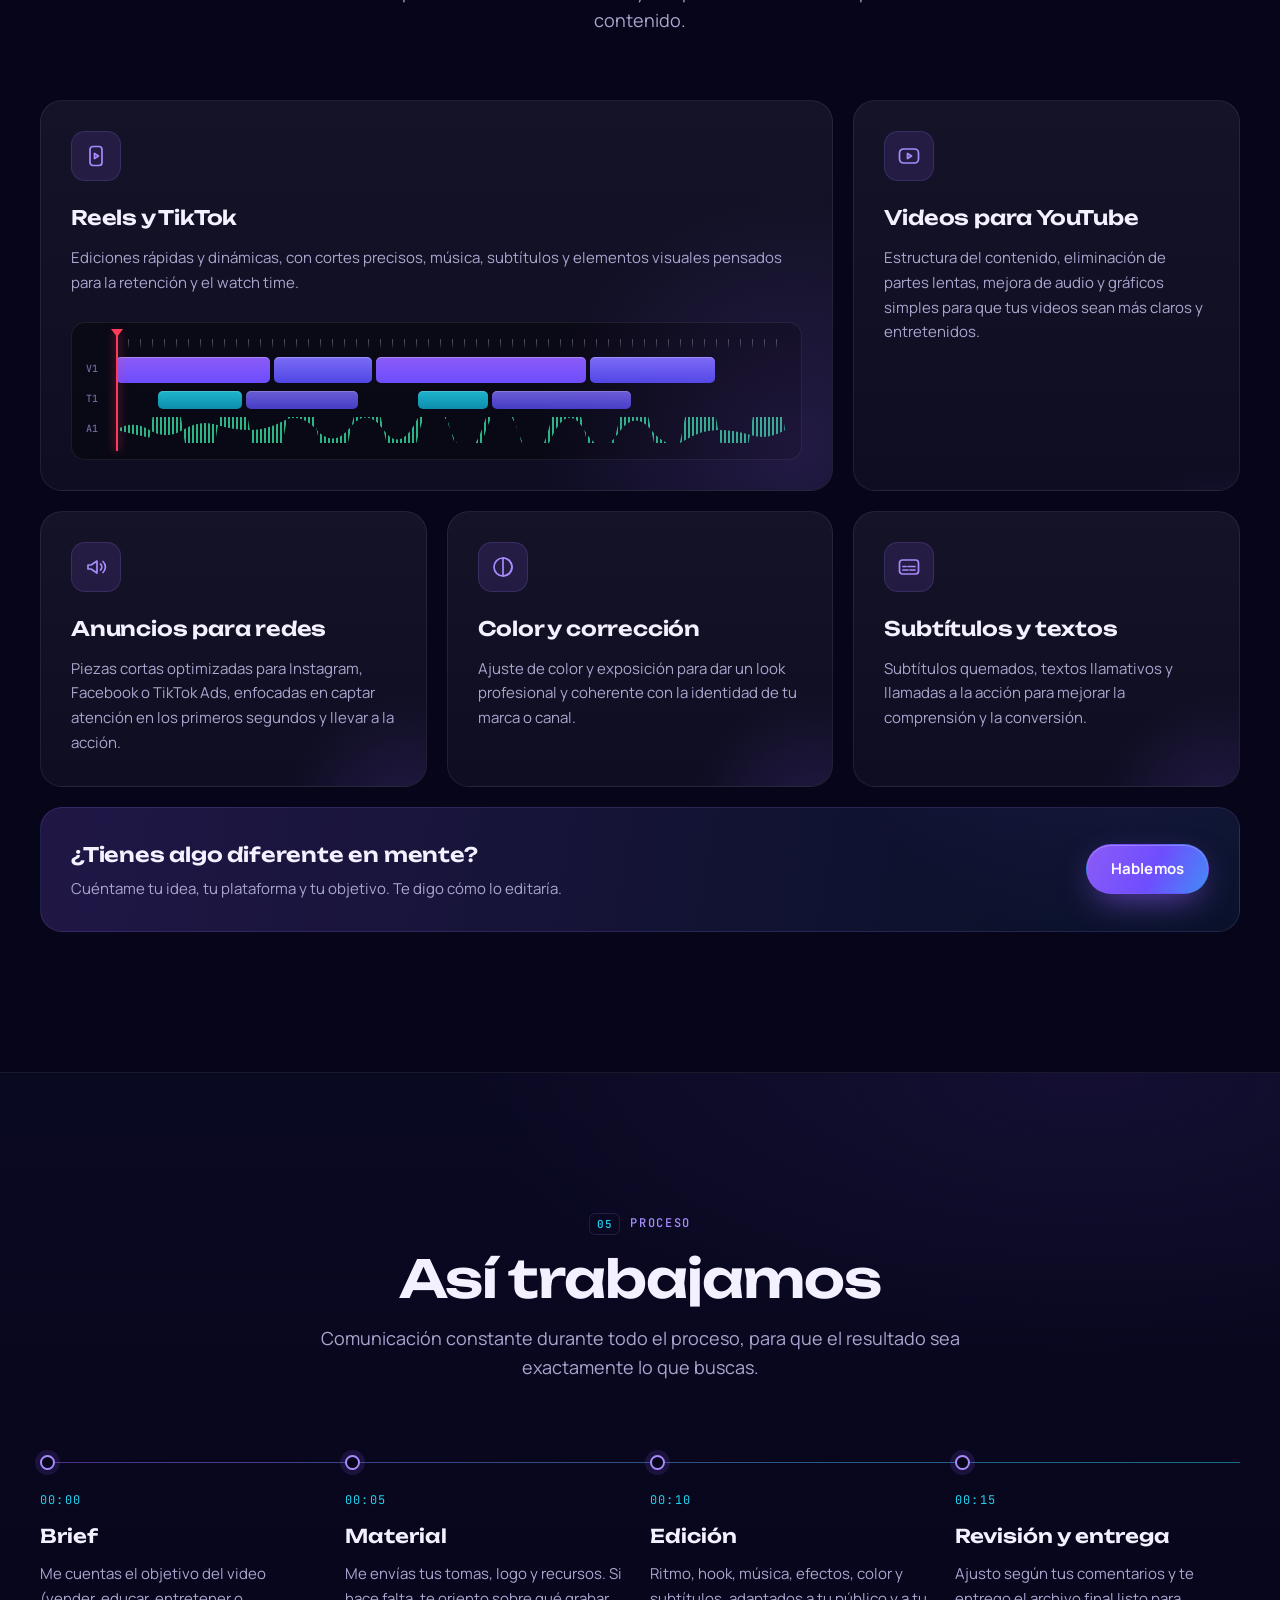
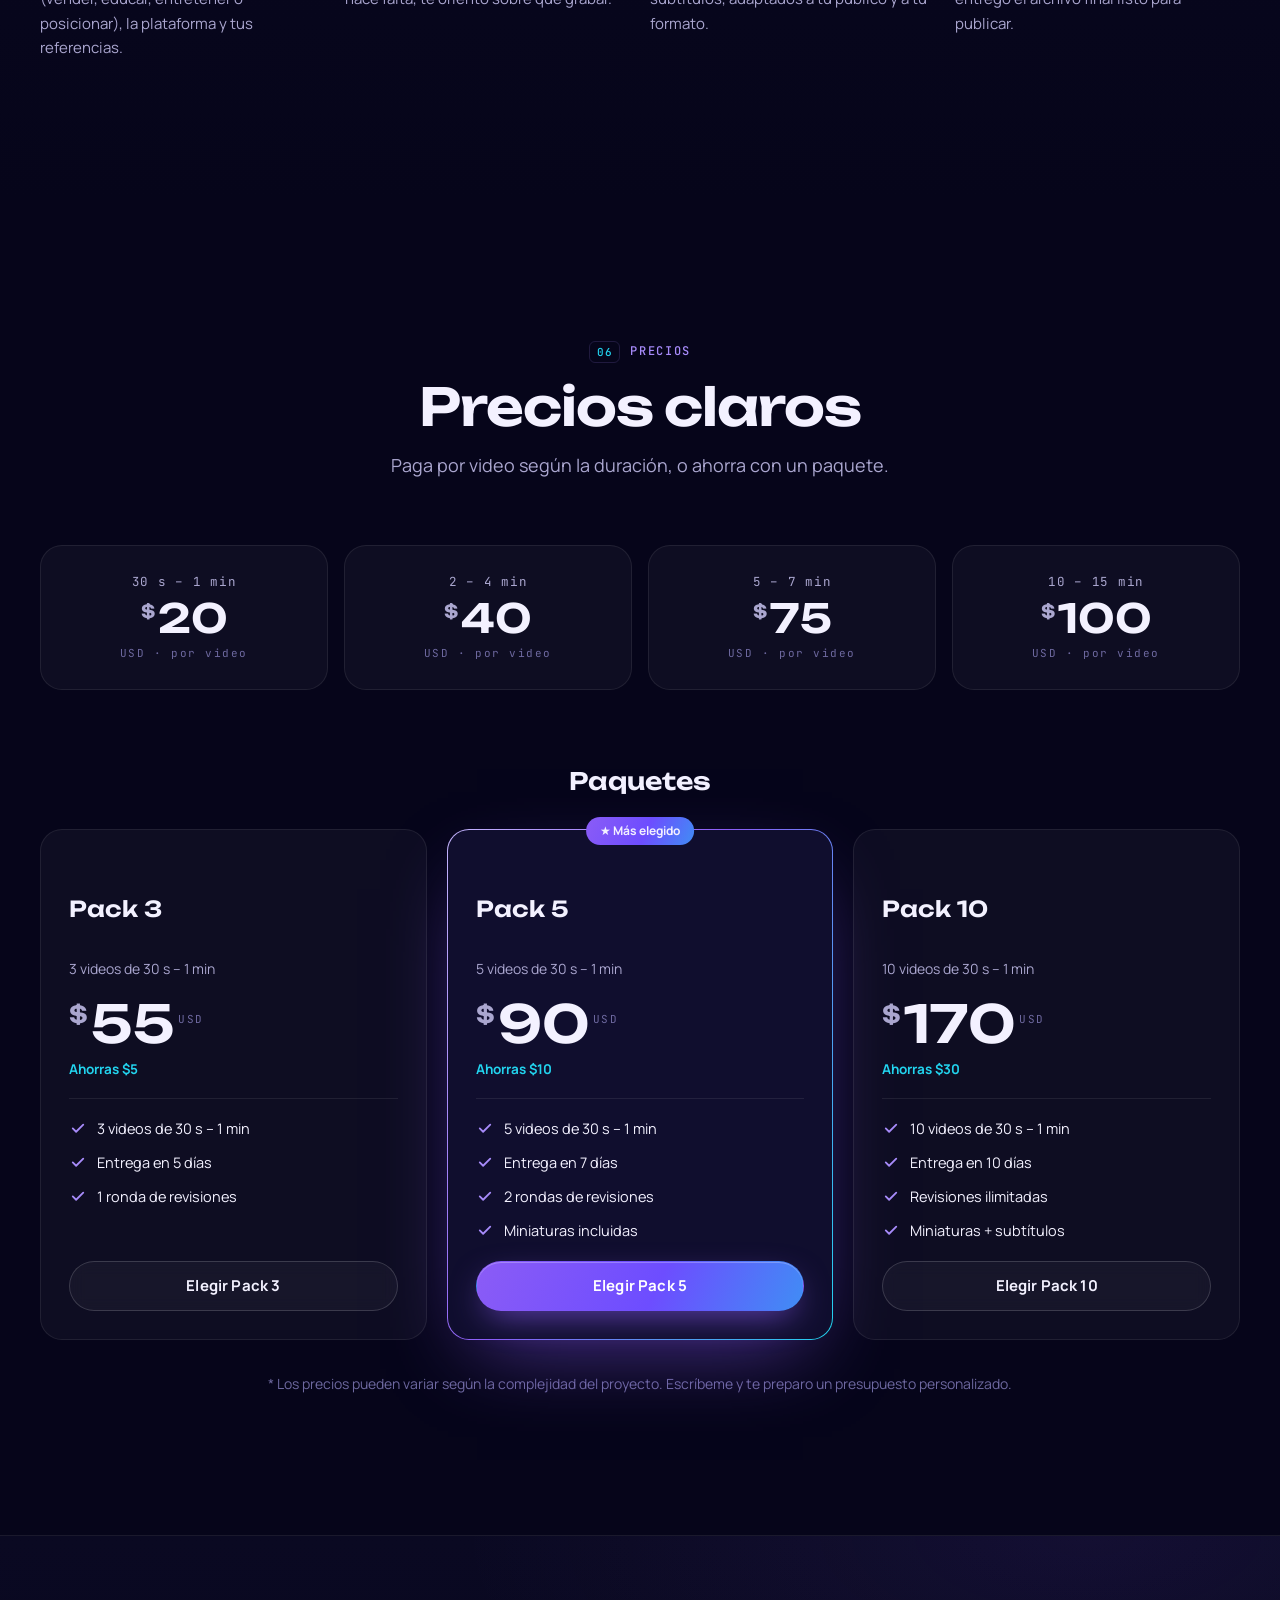
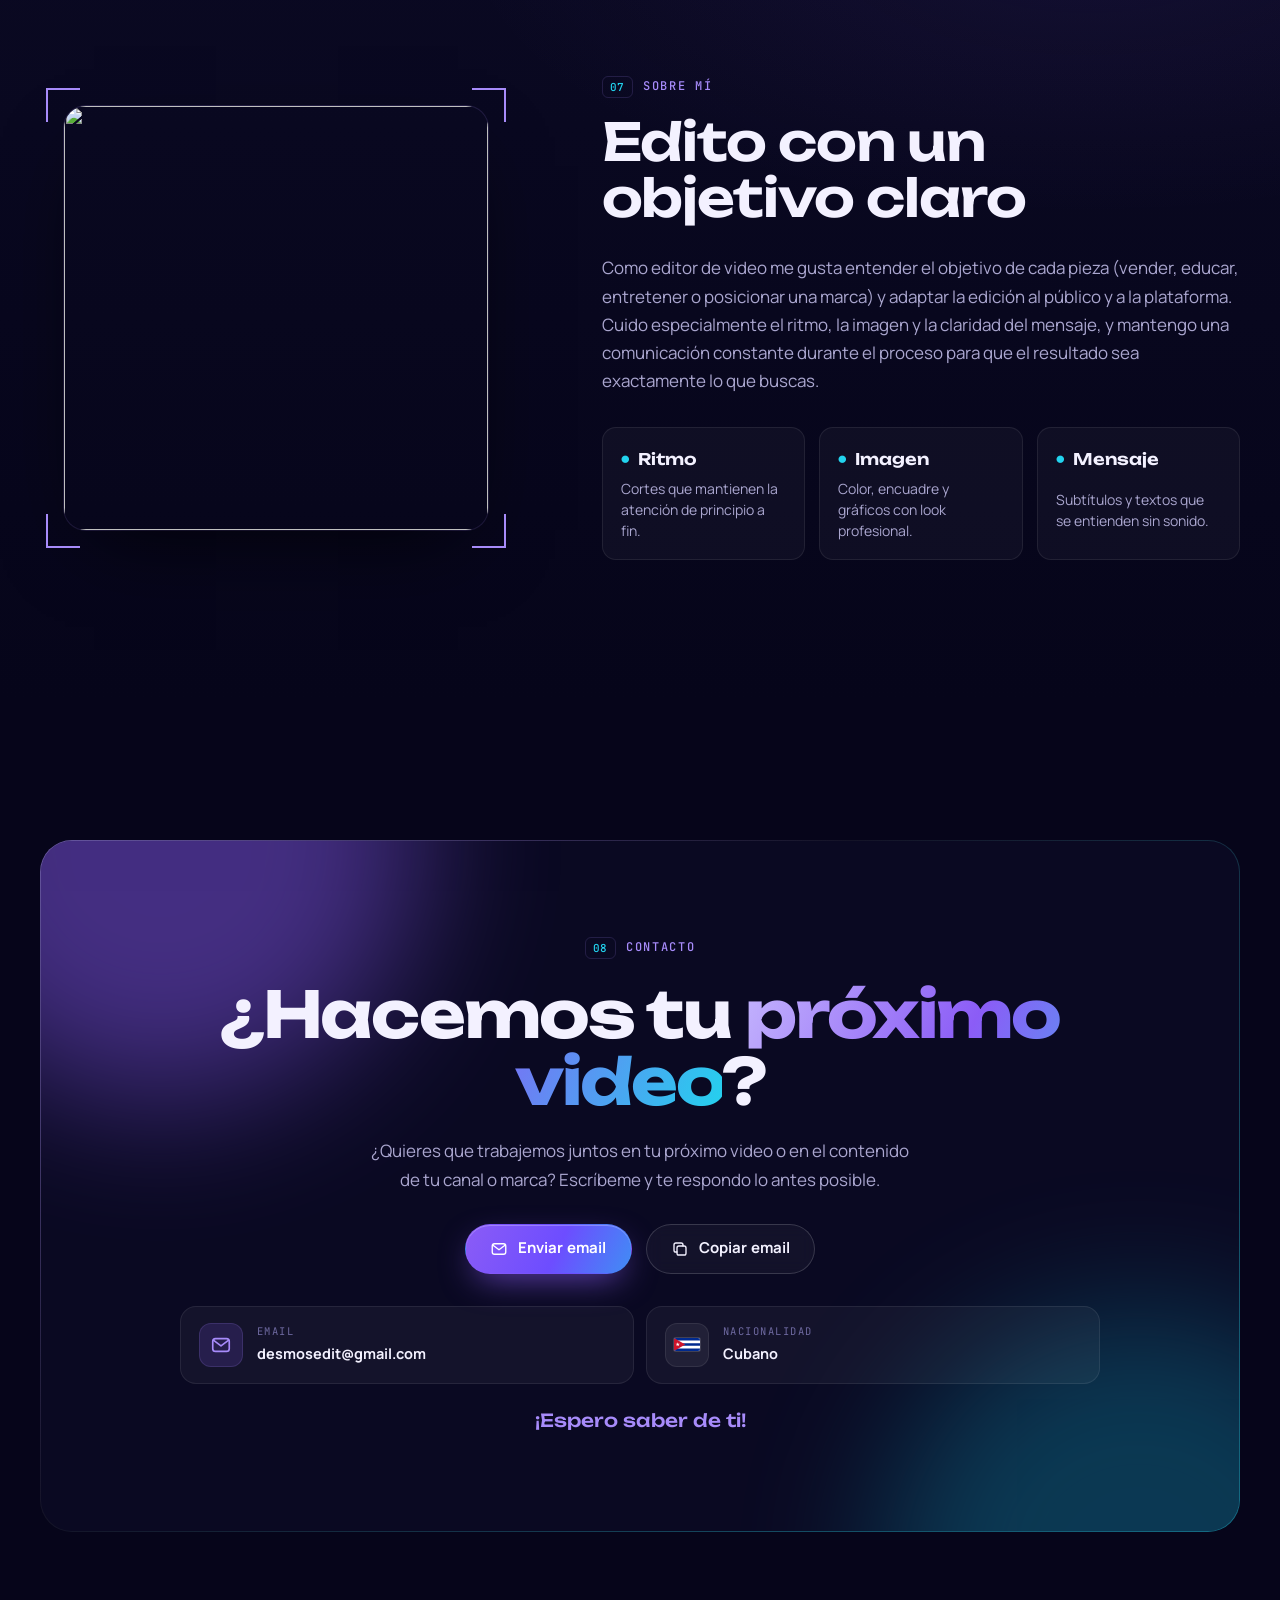
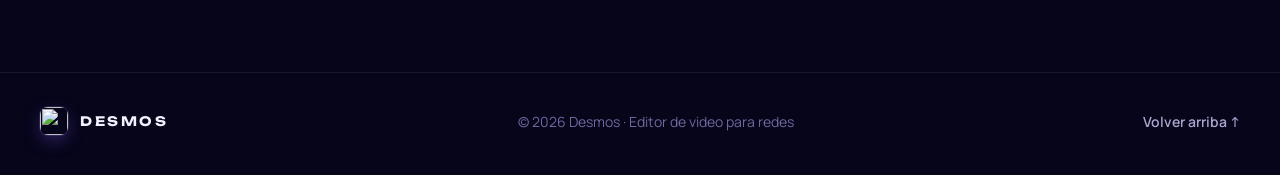
==== commit 0f44902d: "index.html" ====
--- a/index.html
+++ b/index.html
@@ -53,6 +53,7 @@
       </a>
 
       <ul class="nav__links" id="nav-links">
+        <li><a href="#proyectos">Proyectos</a></li>
         <li><a href="#trabajos">Trabajos</a></li>
         <li><a href="#servicios">Servicios</a></li>
         <li><a href="#proceso">Proceso</a></li>
@@ -145,7 +146,7 @@
     <section class="section" id="trabajos">
       <div class="container">
         <header class="section__head reveal">
-          <p class="label"><span>01</span>Trabajos</p>
+          <p class="label"><span>02</span>Trabajos</p>
           <h2 class="section__title">Más recientes</h2>
           <p class="section__lead">Algunos proyectos en los que he trabajado recientemente. Toca cualquier video para verlo completo.</p>
         </header>
@@ -160,7 +161,7 @@
     <section class="section section--alt" id="casos">
       <div class="container">
         <header class="section__head reveal">
-          <p class="label"><span>02</span>Casos</p>
+          <p class="label"><span>03</span>Casos</p>
           <h2 class="section__title">Detrás de cada proyecto</h2>
           <p class="section__lead">Qué se pidió, qué hice y qué se logró.</p>
         </header>
@@ -172,7 +173,7 @@
     <section class="section" id="servicios">
       <div class="container">
         <header class="section__head reveal">
-          <p class="label"><span>03</span>Servicios</p>
+          <p class="label"><span>04</span>Servicios</p>
           <h2 class="section__title">¿Qué hago?</h2>
           <p class="section__lead">Me adapto al estilo de cada cliente y a la plataforma donde se publica el contenido.</p>
         </header>
@@ -230,7 +231,7 @@
     <section class="section section--alt" id="proceso">
       <div class="container">
         <header class="section__head reveal">
-          <p class="label"><span>04</span>Proceso</p>
+          <p class="label"><span>05</span>Proceso</p>
           <h2 class="section__title">Así trabajamos</h2>
           <p class="section__lead">Comunicación constante durante todo el proceso, para que el resultado sea exactamente lo que buscas.</p>
         </header>
@@ -264,7 +265,7 @@
     <section class="section" id="precios" hidden>
       <div class="container">
         <header class="section__head reveal">
-          <p class="label"><span>05</span>Precios</p>
+          <p class="label"><span>06</span>Precios</p>
           <h2 class="section__title">Precios claros</h2>
           <p class="section__lead">Paga por video según la duración, o ahorra con un paquete.</p>
         </header>
@@ -287,7 +288,7 @@
         </div>
         <div class="about__body">
           <header class="section__head section__head--left reveal">
-            <p class="label"><span>06</span>Sobre mí</p>
+            <p class="label"><span>07</span>Sobre mí</p>
             <h2 class="section__title">Edito con un objetivo claro</h2>
           </header>
           <p class="about__text reveal">
@@ -308,7 +309,7 @@
     <section class="section contact" id="contacto">
       <div class="container">
         <div class="contact__panel reveal">
-          <p class="label label--center"><span>07</span>Contacto</p>
+          <p class="label label--center"><span>08</span>Contacto</p>
           <h2 class="contact__title">¿Hacemos tu <span class="text-grad">próximo video</span>?</h2>
           <p class="contact__lead">¿Quieres que trabajemos juntos en tu próximo video o en el contenido de tu canal o marca? Escríbeme y te respondo lo antes posible.</p>
           <div class="contact__actions" id="contact-actions"></div>
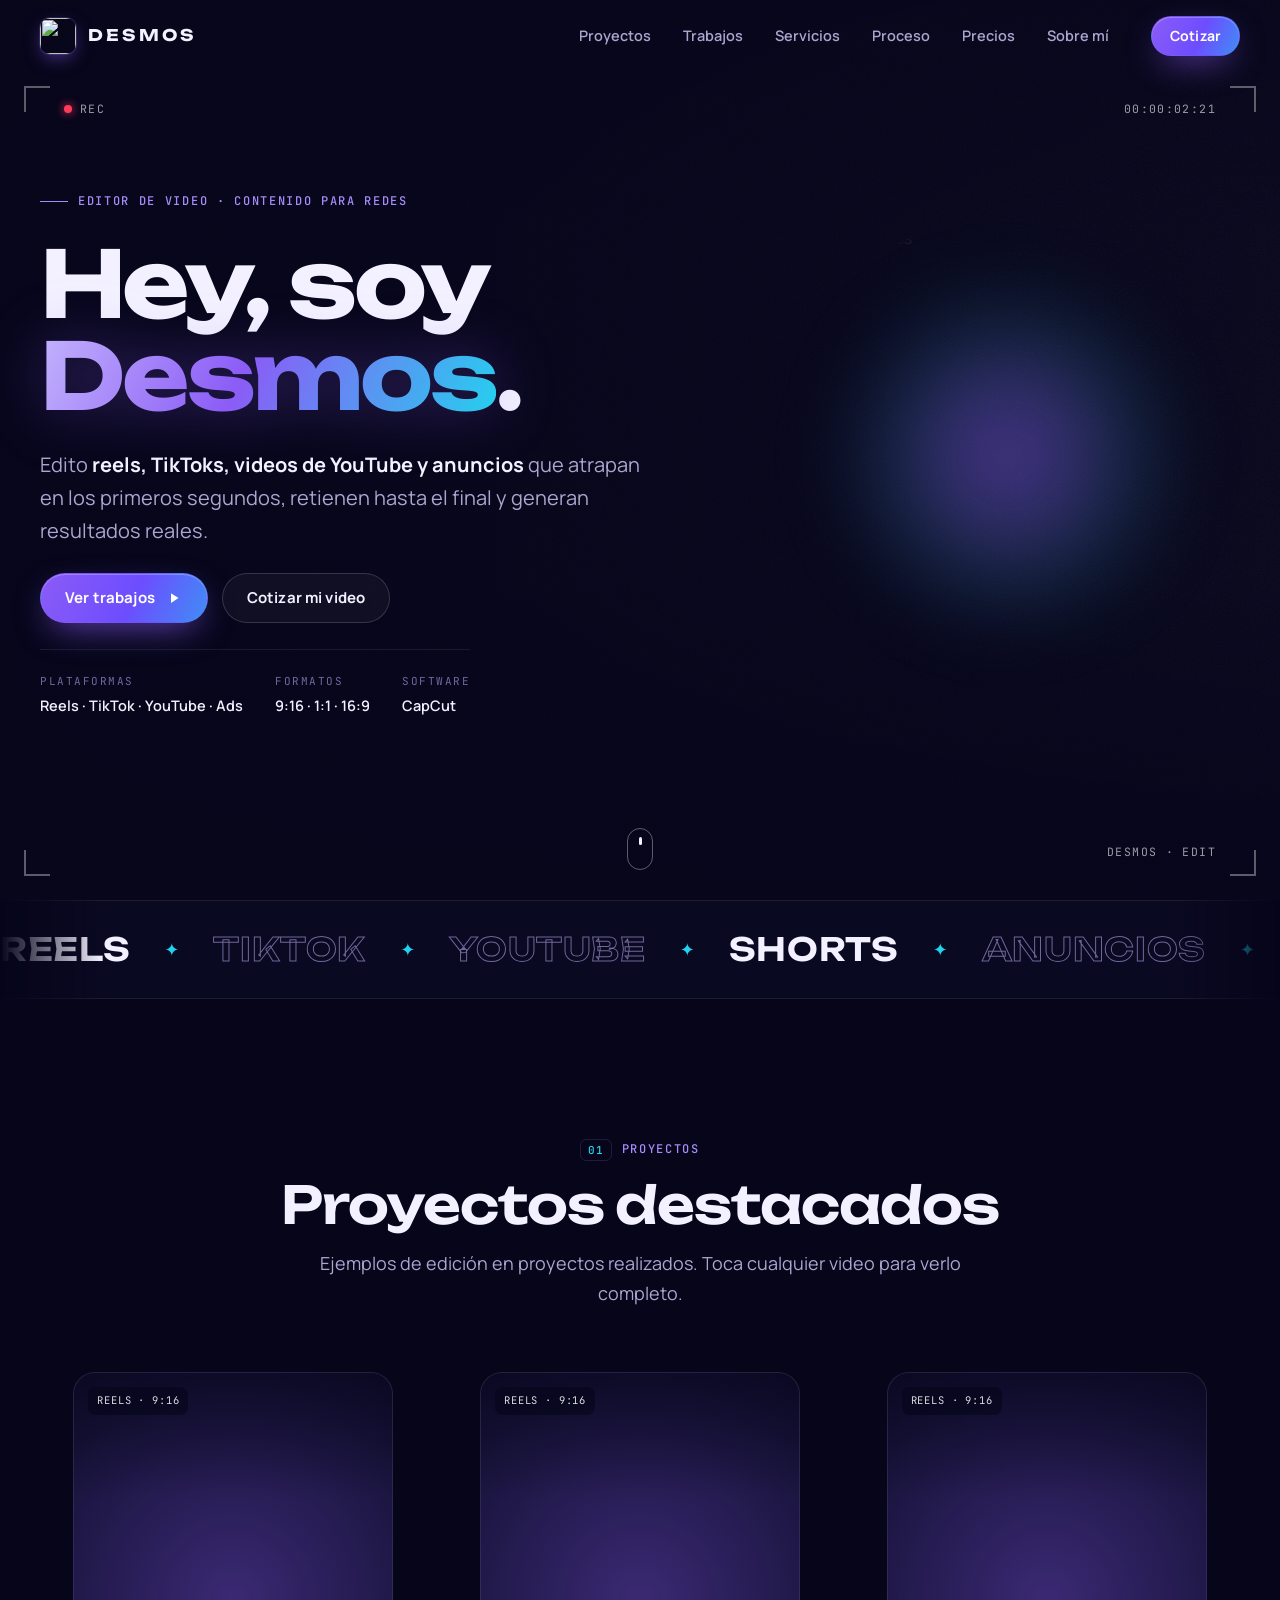
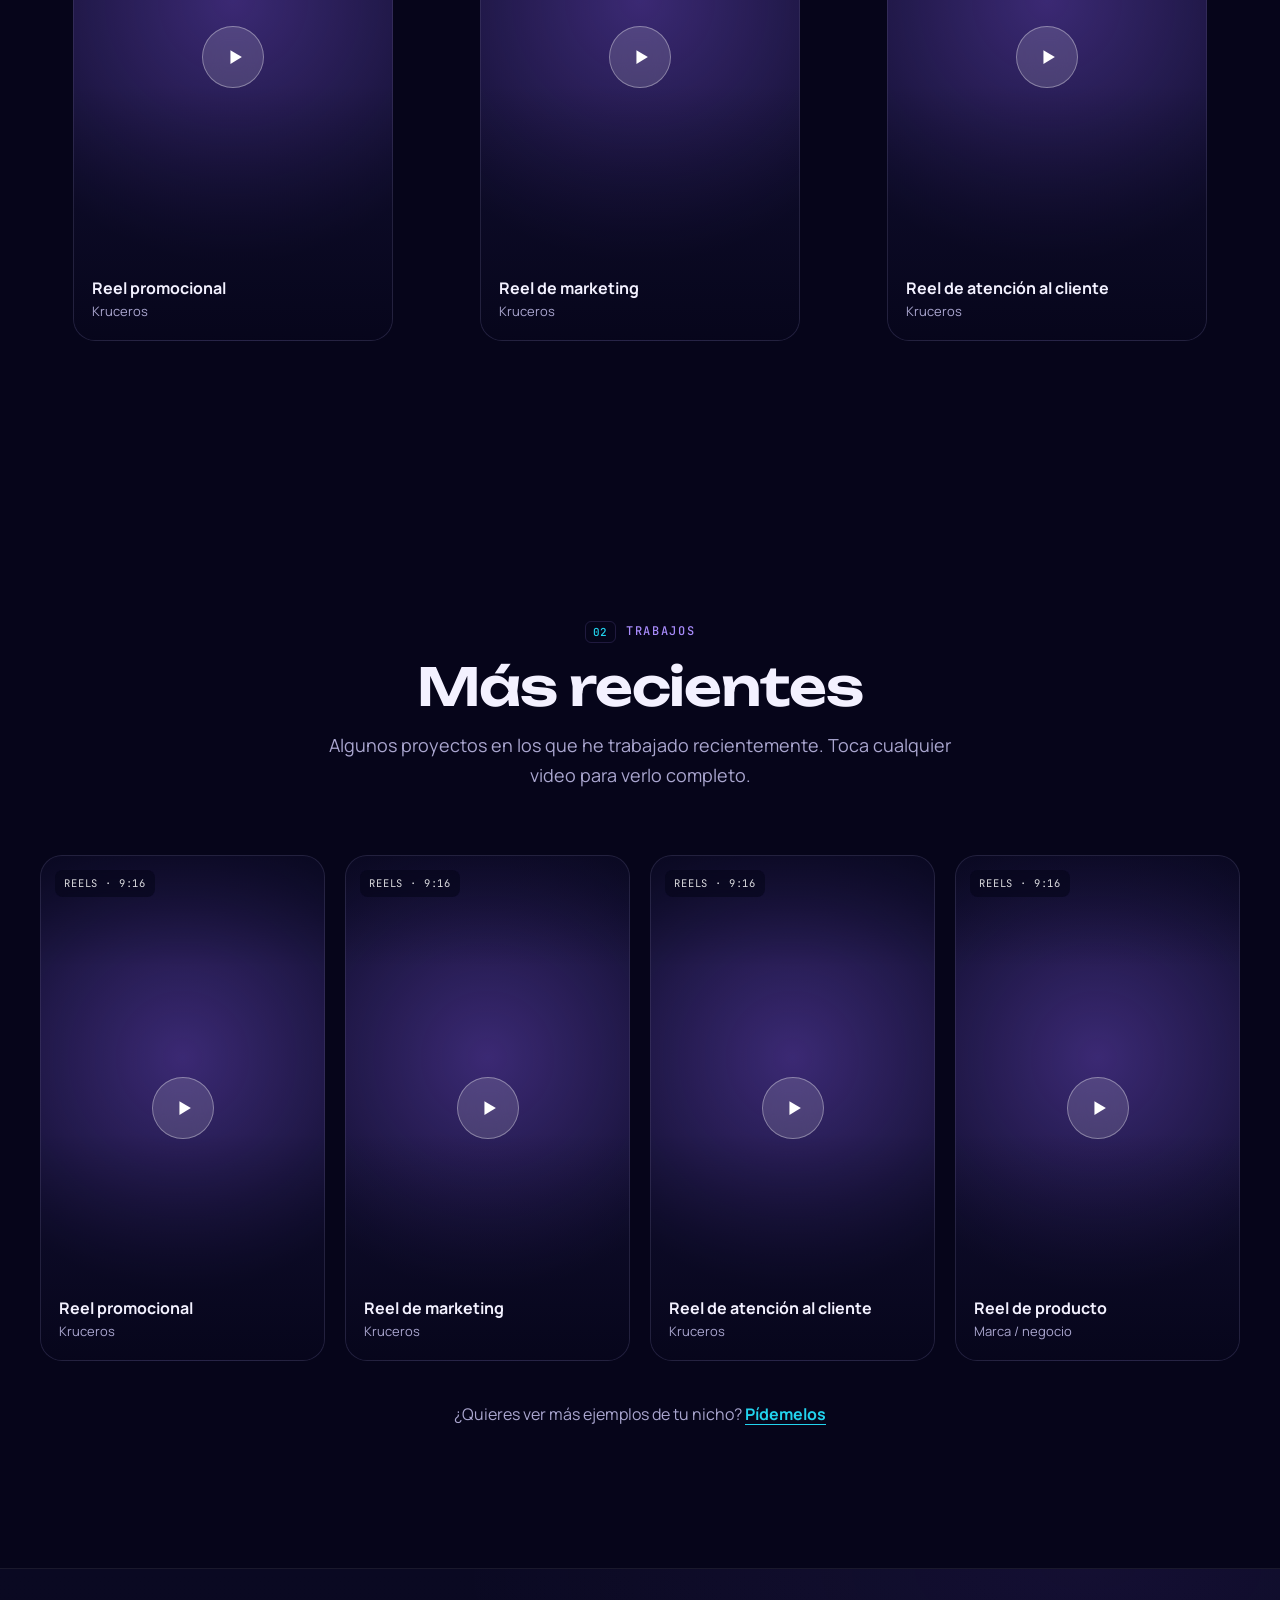
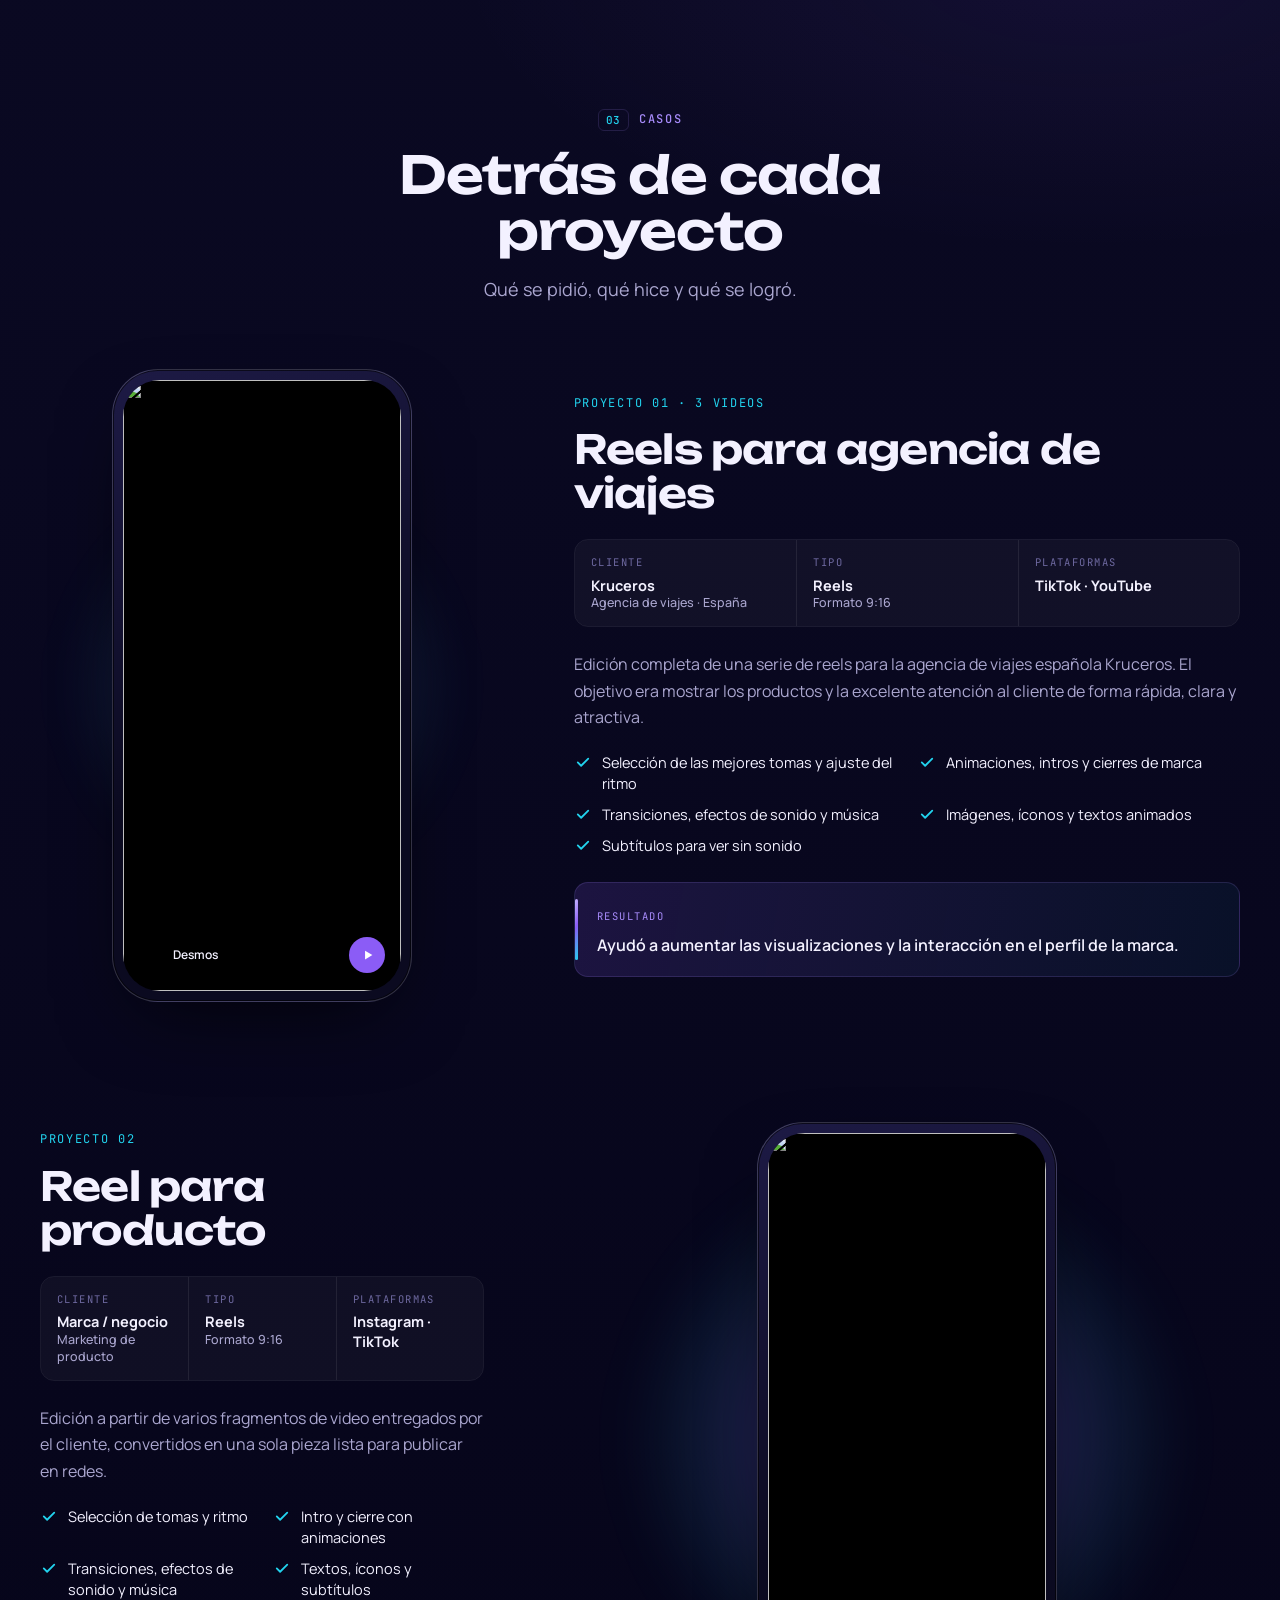
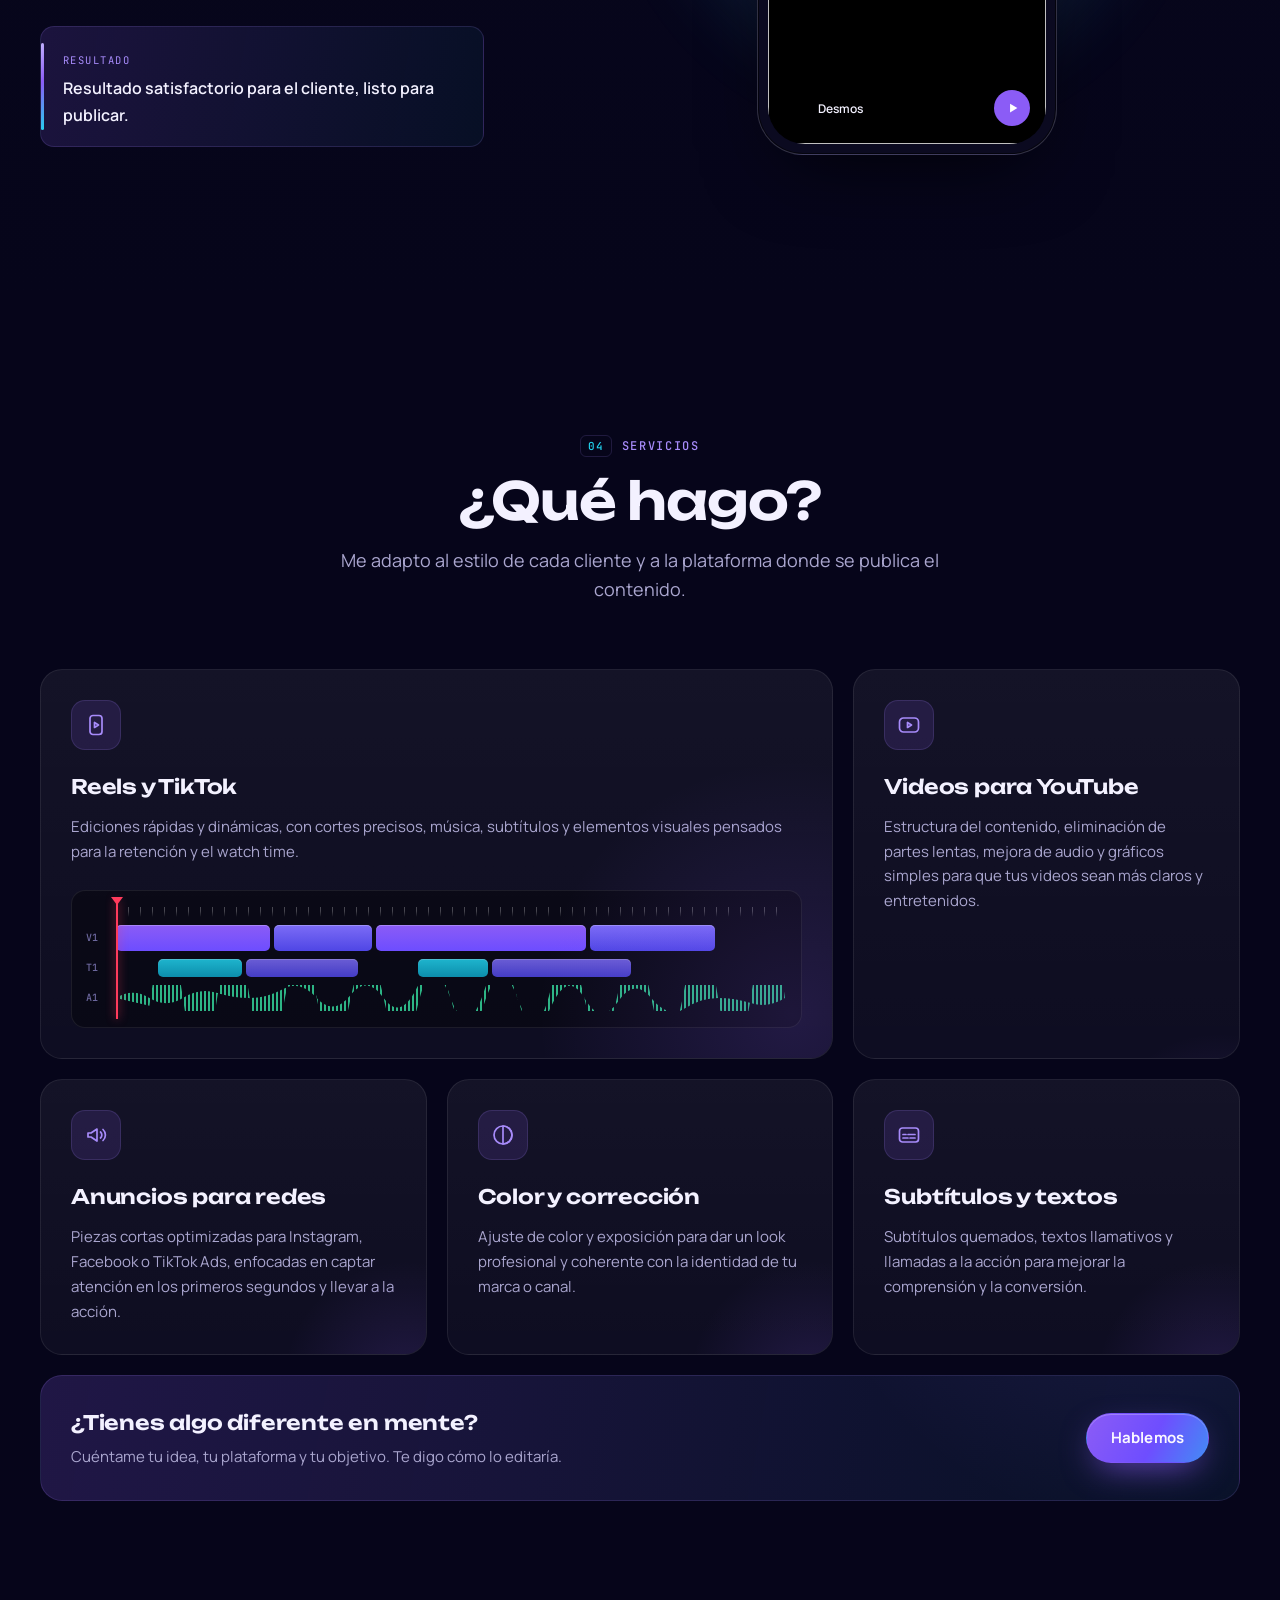
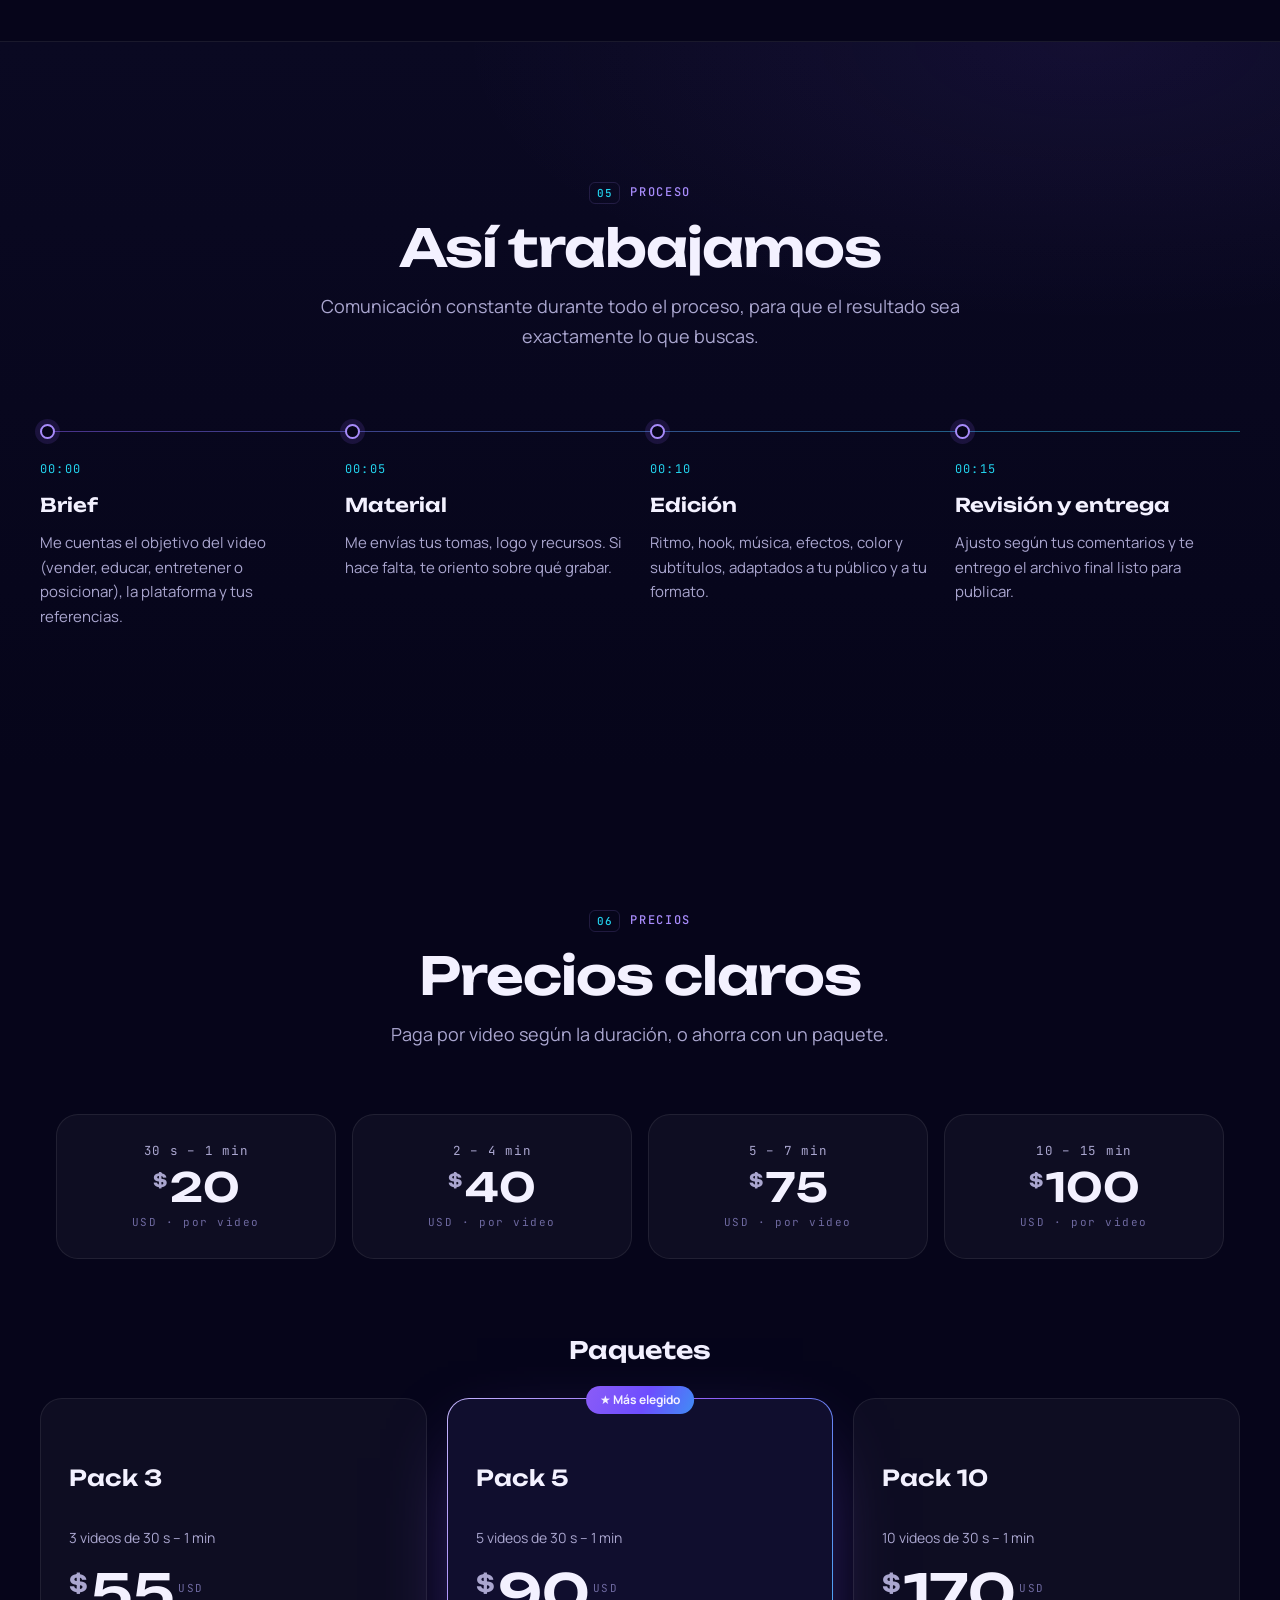
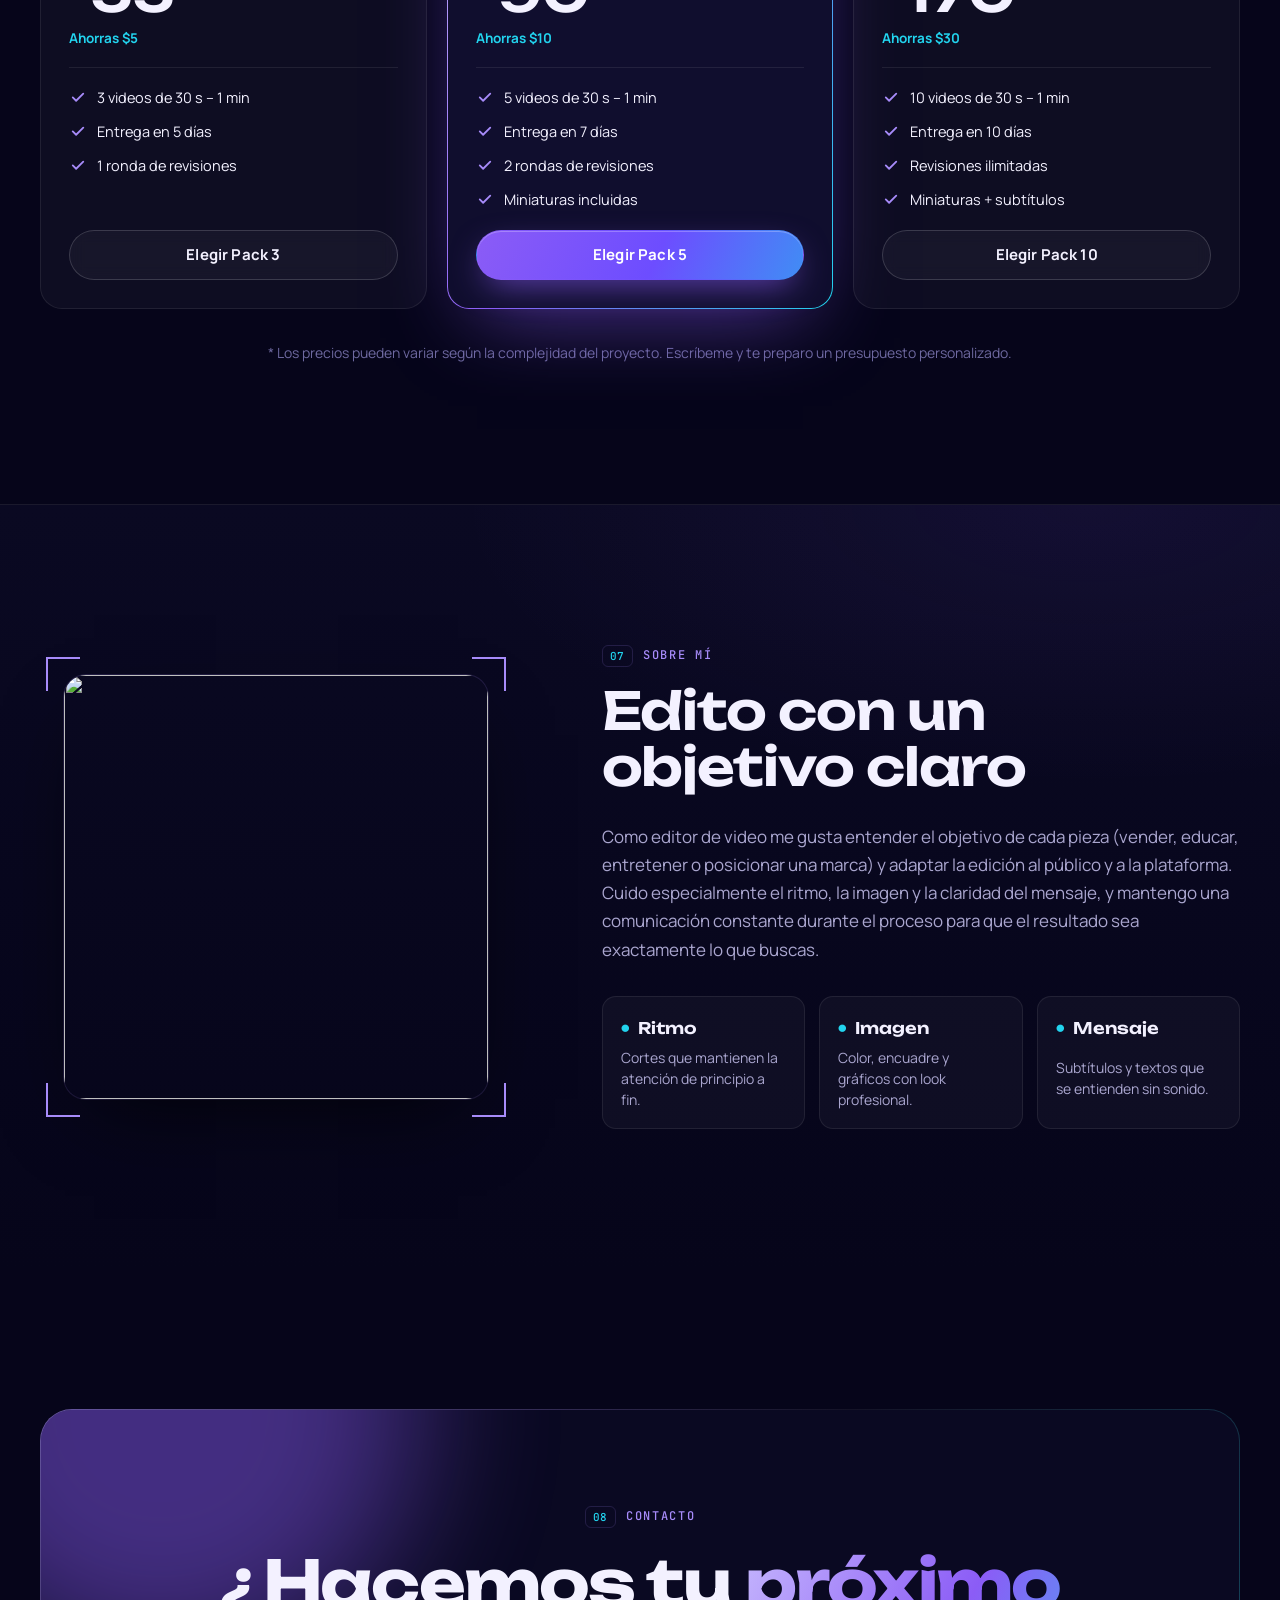
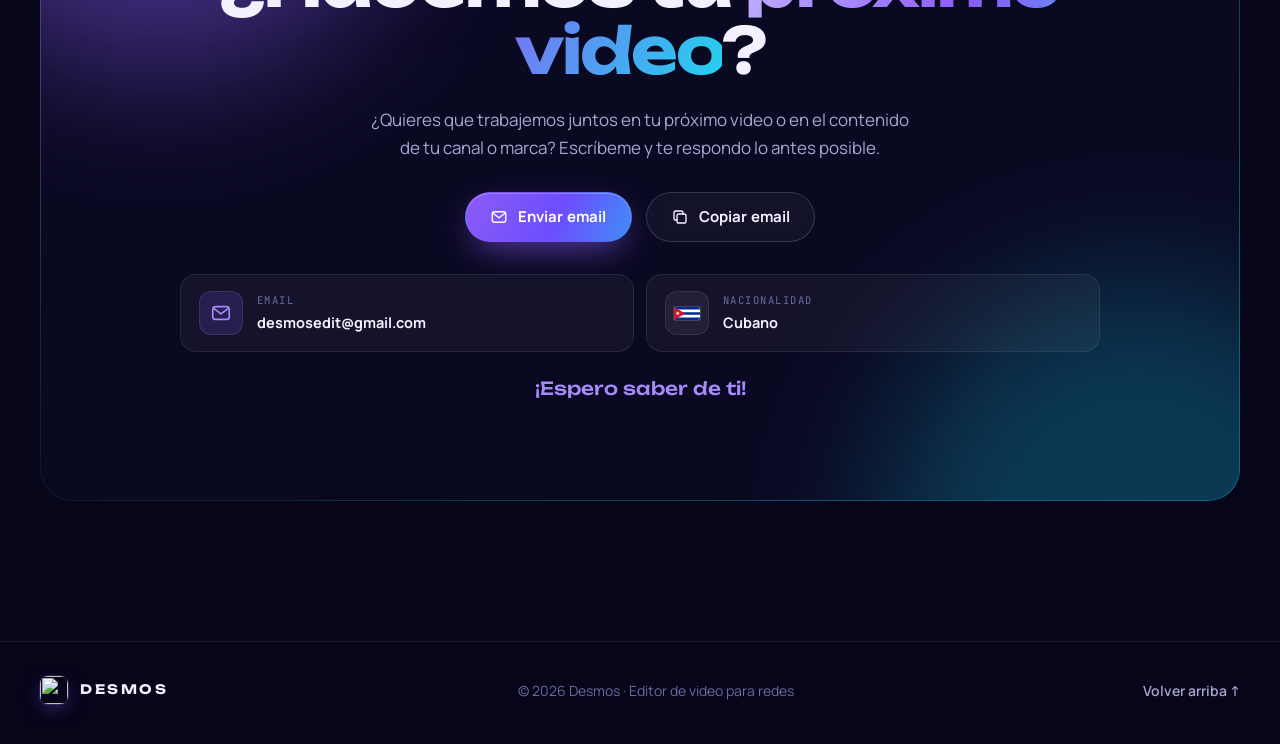
==== commit 25ebd9d0: "commit" ====
--- a/index.html
+++ b/index.html
@@ -11,7 +11,7 @@
   <link rel="icon" type="image/png" href="assets/img/favicon.png">
   <link rel="apple-touch-icon" href="assets/img/apple-touch-icon.png">
 
-  <!-- Open Graph: vista previa al compartir el link (si cambia la dirección del sitio, actualiza og:url y og:image) -->
+  <!-- Open Graph: vista previa al compartir el link. La URL y los textos se pueden cambiar en js/config.js → textos -->
   <meta property="og:type" content="website">
   <meta property="og:url" content="https://desmosedit.github.io/Portafolio-de-edici-n-de-video/">
   <meta property="og:locale" content="es_ES">
@@ -28,12 +28,29 @@
 
   <link rel="stylesheet" href="css/styles.css">
   <script>document.documentElement.classList.replace('no-js', 'js');</script>
+  <script>
+    window.addEventListener('error', function (ev) {
+      var file = String(ev.filename || '');
+      if (file.indexOf('config.js') === -1) return;
+      document.addEventListener('DOMContentLoaded', function () {
+        var box = document.createElement('div');
+        box.className = 'config-error';
+        box.innerHTML = '<h1>Hay un error en js/config.js</h1><p>La página no puede leer el archivo. Casi siempre falta una coma, una comilla o una llave. Deshaz el último cambio (Ctrl+Z), guarda y recarga. También puedes abrir crear/index.html y descargar el archivo de nuevo.</p><pre></pre>';
+        box.querySelector('pre').textContent = ev.message || '';
+        document.body.prepend(box);
+      });
+    });
+  </script>
 </head>
 
 <body>
-  <a class="skip-link" href="#contenido">Saltar al contenido</a>
+  <!-- El contenido visible se arma desde js/config.js. Para editarlo con un formulario, abre crear/index.html -->
+  <a class="skip-link" id="skip-link" href="#contenido">Saltar al contenido</a>
+  <div class="draft-banner" id="draft-banner" hidden>
+    <p>Estás viendo una prueba del formulario. Todavía no reemplaza el archivo publicado.</p>
+    <a id="draft-back" href="crear/index.html">Volver a editar</a>
+  </div>
 
-  <!-- ============ INTRO (una vez por sesión) ============ -->
   <div class="intro" id="intro" aria-hidden="true">
     <video class="intro__video" src="assets/video/intro.mp4" muted playsinline preload="auto"></video>
     <div class="intro__brand">
@@ -43,295 +60,34 @@
     <button class="intro__skip" type="button" tabindex="-1">Saltar intro</button>
   </div>
 
-  <!-- ============ HEADER ============ -->
   <header class="header" id="header">
     <div class="progress" aria-hidden="true"><span class="progress__bar" id="progress"></span></div>
     <nav class="nav container" aria-label="Principal">
-      <a class="brand" href="#inicio" aria-label="Desmos, ir al inicio">
+      <a class="brand" href="#inicio">
         <img class="brand__mark" src="assets/img/apple-touch-icon.png" alt="" width="36" height="36">
         <span class="brand__name">DESMOS</span>
       </a>
-
-      <ul class="nav__links" id="nav-links">
-        <li><a href="#proyectos">Proyectos</a></li>
-        <li><a href="#trabajos">Trabajos</a></li>
-        <li><a href="#servicios">Servicios</a></li>
-        <li><a href="#proceso">Proceso</a></li>
-        <li data-requires="precios"><a href="#precios">Precios</a></li>
-        <li><a href="#sobre-mi">Sobre mí</a></li>
-        <li class="nav__links-cta"><a class="btn btn--primary" href="#contacto">Cotizar mi video</a></li>
-      </ul>
-
-      <a class="btn btn--primary btn--sm nav__cta" href="#contacto">Cotizar</a>
+      <ul class="nav__links" id="nav-links"></ul>
+      <a class="btn btn--primary btn--sm nav__cta" id="nav-cta" href="#contacto">Cotizar</a>
       <button class="nav__toggle" type="button" aria-controls="nav-links" aria-expanded="false" aria-label="Abrir menú">
         <span></span><span></span>
       </button>
     </nav>
   </header>
 
-  <main id="contenido">
-
-    <!-- ============ HERO ============ -->
-    <section class="hero" id="inicio">
-      <div class="hero__media" aria-hidden="true">
-        <video class="hero__video" autoplay muted loop playsinline preload="auto" poster="assets/img/hero-poster.jpg">
-          <source src="assets/video/hero-bg.mp4" type="video/mp4">
-        </video>
-      </div>
-
-      <div class="hero__frame" aria-hidden="true">
-        <span class="corner corner--tl"></span><span class="corner corner--tr"></span>
-        <span class="corner corner--bl"></span><span class="corner corner--br"></span>
-        <span class="hero__rec"><i></i>REC</span>
-        <span class="hero__tc" id="timecode">00:00:00:00</span>
-        <span class="hero__fmt">DESMOS · EDIT</span>
-      </div>
-
-      <div class="container hero__inner">
-        <div class="hero__copy">
-          <p class="eyebrow hero__anim" style="--d:0">Editor de video · Contenido para redes</p>
-          <h1 class="hero__title hero__anim" style="--d:1">Hey, soy <span class="text-grad">Desmos</span>.</h1>
-          <p class="hero__lead hero__anim" style="--d:2">
-            Edito <strong>reels, TikToks, videos de YouTube y anuncios</strong> que atrapan en los primeros
-            segundos, retienen hasta el final y generan resultados reales.
-          </p>
-          <div class="hero__actions hero__anim" style="--d:3">
-            <a class="btn btn--primary" href="#trabajos">
-              Ver trabajos
-              <svg viewBox="0 0 24 24" aria-hidden="true"><path d="M8 5.5v13l10-6.5-10-6.5Z" fill="currentColor"/></svg>
-            </a>
-            <a class="btn btn--ghost" href="#contacto">Cotizar mi video</a>
-          </div>
-          <ul class="hero__facts hero__anim" style="--d:4">
-            <li><span>Plataformas</span>Reels · TikTok · YouTube · Ads</li>
-            <li><span>Formatos</span>9:16 · 1:1 · 16:9</li>
-            <li><span>Software</span>CapCut</li>
-          </ul>
-        </div>
-
-        <div class="hero__emblem hero__anim" style="--d:2">
-          <img src="assets/img/logo.webp" alt="Logo de Desmos: pantera con claqueta y cámara" width="720" height="720" fetchpriority="high">
-        </div>
-      </div>
-
-      <a class="hero__scroll" href="#trabajos" aria-label="Bajar a trabajos"><span></span></a>
-    </section>
-
-    <!-- ============ MARQUEE ============ -->
-    <div class="marquee" aria-hidden="true">
-      <div class="marquee__track">
-        <span>Reels</span><i>✦</i><span>TikTok</span><i>✦</i><span>YouTube</span><i>✦</i><span>Shorts</span><i>✦</i>
-        <span>Anuncios</span><i>✦</i><span>Subtítulos</span><i>✦</i><span>Color</span><i>✦</i><span>Sonido</span><i>✦</i>
-        <span>Reels</span><i>✦</i><span>TikTok</span><i>✦</i><span>YouTube</span><i>✦</i><span>Shorts</span><i>✦</i>
-        <span>Anuncios</span><i>✦</i><span>Subtítulos</span><i>✦</i><span>Color</span><i>✦</i><span>Sonido</span><i>✦</i>
-      </div>
-    </div>
-
-  <!-- ============ PROYECTOS ============ -->
-    <section class="section" id="proyectos">
-      <div class="container">
-        <header class="section__head reveal">
-          <p class="label"><span>01</span>Proyectos</p>
-          <h2 class="section__title">Proyectos destacados</h2>
-          <p class="section__lead">Ejemplos de edición en proyectos realizados. Toca cualquier video para verlo completo.</p>
-        </header>
-
-        <!-- Aquí se cargarán los 8 videos (4 y 4) -->
-        <div class="work-grid" id="proyectos-grid"></div>
-      </div>
-    </section>
-
-        
-    <!-- ============ TRABAJOS ============ -->
-    <section class="section" id="trabajos">
-      <div class="container">
-        <header class="section__head reveal">
-          <p class="label"><span>02</span>Trabajos</p>
-          <h2 class="section__title">Más recientes</h2>
-          <p class="section__lead">Algunos proyectos en los que he trabajado recientemente. Toca cualquier video para verlo completo.</p>
-        </header>
-
-        <div class="filters" id="filters" role="group" aria-label="Filtrar trabajos" hidden></div>
-        <div class="work-grid" id="work-grid"></div>
-        <p class="section__foot reveal">¿Quieres ver más ejemplos de tu nicho? <a href="#contacto">Pídemelos</a> y te los comparto.</p>
-      </div>
-    </section>
-
-    <!-- ============ CASOS ============ -->
-    <section class="section section--alt" id="casos">
-      <div class="container">
-        <header class="section__head reveal">
-          <p class="label"><span>03</span>Casos</p>
-          <h2 class="section__title">Detrás de cada proyecto</h2>
-          <p class="section__lead">Qué se pidió, qué hice y qué se logró.</p>
-        </header>
-        <div class="cases" id="cases"></div>
-      </div>
-    </section>
-
-    <!-- ============ SERVICIOS ============ -->
-    <section class="section" id="servicios">
-      <div class="container">
-        <header class="section__head reveal">
-          <p class="label"><span>04</span>Servicios</p>
-          <h2 class="section__title">¿Qué hago?</h2>
-          <p class="section__lead">Me adapto al estilo de cada cliente y a la plataforma donde se publica el contenido.</p>
-        </header>
-
-        <div class="services">
-          <article class="service service--wide reveal">
-            <div class="service__icon"><svg viewBox="0 0 24 24" aria-hidden="true"><rect x="6" y="2.5" width="12" height="19" rx="3"/><path d="M10.5 9.5v5l4-2.5-4-2.5Z"/></svg></div>
-            <h3>Reels y TikTok</h3>
-            <p>Ediciones rápidas y dinámicas, con cortes precisos, música, subtítulos y elementos visuales pensados para la retención y el watch time.</p>
-            <div class="timeline" aria-hidden="true">
-              <div class="timeline__ruler"></div>
-              <div class="timeline__track"><b>V1</b><span style="--w:22%"></span><span style="--w:14%"></span><span style="--w:30%"></span><span style="--w:18%"></span></div>
-              <div class="timeline__track timeline__track--txt"><b>T1</b><span style="--w:12%;--m:6%"></span><span style="--w:16%"></span><span style="--w:10%;--m:8%"></span><span style="--w:20%"></span></div>
-              <div class="timeline__track timeline__track--audio"><b>A1</b><span class="wave"></span></div>
-              <i class="timeline__head"></i>
-            </div>
-          </article>
-
-          <article class="service reveal">
-            <div class="service__icon"><svg viewBox="0 0 24 24" aria-hidden="true"><rect x="2.5" y="5" width="19" height="14" rx="4"/><path d="M10.5 9.5v5l4-2.5-4-2.5Z"/></svg></div>
-            <h3>Videos para YouTube</h3>
-            <p>Estructura del contenido, eliminación de partes lentas, mejora de audio y gráficos simples para que tus videos sean más claros y entretenidos.</p>
-          </article>
-
-          <article class="service reveal">
-            <div class="service__icon"><svg viewBox="0 0 24 24" aria-hidden="true"><path d="M4 10v4h3l6 4V6L7 10H4Z"/><path d="M16.5 9a4 4 0 0 1 0 6M19 6.5a7.5 7.5 0 0 1 0 11"/></svg></div>
-            <h3>Anuncios para redes</h3>
-            <p>Piezas cortas optimizadas para Instagram, Facebook o TikTok Ads, enfocadas en captar atención en los primeros segundos y llevar a la acción.</p>
-          </article>
-
-          <article class="service reveal">
-            <div class="service__icon"><svg viewBox="0 0 24 24" aria-hidden="true"><circle cx="12" cy="12" r="9"/><path d="M12 3v18M12 3a9 9 0 0 1 0 18"/></svg></div>
-            <h3>Color y corrección</h3>
-            <p>Ajuste de color y exposición para dar un look profesional y coherente con la identidad de tu marca o canal.</p>
-          </article>
-
-          <article class="service reveal">
-            <div class="service__icon"><svg viewBox="0 0 24 24" aria-hidden="true"><rect x="2.5" y="5" width="19" height="14" rx="3"/><path d="M6 15h5M13 15h5M6 11.5h3M11 11.5h7"/></svg></div>
-            <h3>Subtítulos y textos</h3>
-            <p>Subtítulos quemados, textos llamativos y llamadas a la acción para mejorar la comprensión y la conversión.</p>
-          </article>
-
-          <article class="service service--cta reveal">
-            <div>
-              <h3>¿Tienes algo diferente en mente?</h3>
-              <p>Cuéntame tu idea, tu plataforma y tu objetivo. Te digo cómo lo editaría.</p>
-            </div>
-            <a class="btn btn--primary" href="#contacto">Hablemos</a>
-          </article>
-        </div>
-      </div>
-    </section>
-
-    <!-- ============ PROCESO ============ -->
-    <section class="section section--alt" id="proceso">
-      <div class="container">
-        <header class="section__head reveal">
-          <p class="label"><span>05</span>Proceso</p>
-          <h2 class="section__title">Así trabajamos</h2>
-          <p class="section__lead">Comunicación constante durante todo el proceso, para que el resultado sea exactamente lo que buscas.</p>
-        </header>
-
-        <ol class="steps">
-          <li class="step reveal" style="--d:0">
-            <span class="step__tc">00:00</span>
-            <h3>Brief</h3>
-            <p>Me cuentas el objetivo del video (vender, educar, entretener o posicionar), la plataforma y tus referencias.</p>
-          </li>
-          <li class="step reveal" style="--d:1">
-            <span class="step__tc">00:05</span>
-            <h3>Material</h3>
-            <p>Me envías tus tomas, logo y recursos. Si hace falta, te oriento sobre qué grabar.</p>
-          </li>
-          <li class="step reveal" style="--d:2">
-            <span class="step__tc">00:10</span>
-            <h3>Edición</h3>
-            <p>Ritmo, hook, música, efectos, color y subtítulos, adaptados a tu público y a tu formato.</p>
-          </li>
-          <li class="step reveal" style="--d:3">
-            <span class="step__tc">00:15</span>
-            <h3>Revisión y entrega</h3>
-            <p>Ajusto según tus comentarios y te entrego el archivo final listo para publicar.</p>
-          </li>
-        </ol>
-      </div>
-    </section>
-
-    <!-- ============ PRECIOS ============ -->
-    <section class="section" id="precios" hidden>
-      <div class="container">
-        <header class="section__head reveal">
-          <p class="label"><span>06</span>Precios</p>
-          <h2 class="section__title">Precios claros</h2>
-          <p class="section__lead">Paga por video según la duración, o ahorra con un paquete.</p>
-        </header>
-        <div class="price-tiles" id="price-tiles"></div>
-        <h3 class="packs__title reveal">Paquetes</h3>
-        <div class="packs" id="packs"></div>
-        <p class="price-note reveal" id="price-note"></p>
-      </div>
-    </section>
-
-    <!-- ============ SOBRE MÍ ============ -->
-    <section class="section section--alt" id="sobre-mi">
-      <div class="container about">
-        <div class="about__visual reveal">
-          <div class="about__frame">
-            <img src="assets/img/logo.webp" alt="" width="720" height="720" loading="lazy">
-            <span class="corner corner--tl"></span><span class="corner corner--tr"></span>
-            <span class="corner corner--bl"></span><span class="corner corner--br"></span>
-          </div>
-        </div>
-        <div class="about__body">
-          <header class="section__head section__head--left reveal">
-            <p class="label"><span>07</span>Sobre mí</p>
-            <h2 class="section__title">Edito con un objetivo claro</h2>
-          </header>
-          <p class="about__text reveal">
-            Como editor de video me gusta entender el objetivo de cada pieza (vender, educar, entretener o posicionar una marca)
-            y adaptar la edición al público y a la plataforma. Cuido especialmente el ritmo, la imagen y la claridad del mensaje,
-            y mantengo una comunicación constante durante el proceso para que el resultado sea exactamente lo que buscas.
-          </p>
-          <ul class="pillars reveal">
-            <li><strong>Ritmo</strong><span>Cortes que mantienen la atención de principio a fin.</span></li>
-            <li><strong>Imagen</strong><span>Color, encuadre y gráficos con look profesional.</span></li>
-            <li><strong>Mensaje</strong><span>Subtítulos y textos que se entienden sin sonido.</span></li>
-          </ul>
-        </div>
-      </div>
-    </section>
-
-    <!-- ============ CONTACTO ============ -->
-    <section class="section contact" id="contacto">
-      <div class="container">
-        <div class="contact__panel reveal">
-          <p class="label label--center"><span>08</span>Contacto</p>
-          <h2 class="contact__title">¿Hacemos tu <span class="text-grad">próximo video</span>?</h2>
-          <p class="contact__lead">¿Quieres que trabajemos juntos en tu próximo video o en el contenido de tu canal o marca? Escríbeme y te respondo lo antes posible.</p>
-          <div class="contact__actions" id="contact-actions"></div>
-          <ul class="socials" id="socials"></ul>
-          <p class="contact__sign">¡Espero saber de ti!</p>
-        </div>
-      </div>
-    </section>
-  </main>
+  <main id="contenido"></main>
 
   <footer class="footer">
     <div class="container footer__inner">
-      <a class="brand" href="#inicio" aria-label="Desmos, volver arriba">
+      <a class="brand" href="#inicio">
         <img class="brand__mark" src="assets/img/apple-touch-icon.png" alt="" width="28" height="28" loading="lazy">
         <span class="brand__name">DESMOS</span>
       </a>
-      <p>© <span id="year">2026</span> Desmos · Editor de video para redes</p>
-      <a class="footer__top" href="#inicio">Volver arriba ↑</a>
+      <p id="footer-copy"></p>
+      <a class="footer__top" id="footer-top" href="#inicio">Volver arriba ↑</a>
     </div>
   </footer>
 
-  <!-- ============ LIGHTBOX ============ -->
   <div class="lightbox" id="lightbox" role="dialog" aria-modal="true" aria-labelledby="lb-title" hidden>
     <div class="lightbox__backdrop" data-close></div>
     <div class="lightbox__dialog">
--- a/css/styles.css
+++ b/css/styles.css
@@ -647,9 +647,34 @@
 .filter sup { margin-left: 4px; font-family: var(--font-mono); font-size: 10px; color: var(--dim); }
 
 .work-grid {
-  display: grid;
-  grid-template-columns: repeat(4, minmax(0, 1fr));
+  --cols: 4;
+  display: grid;
+  grid-template-columns: repeat(var(--cols), minmax(0, 1fr));
   gap: 20px;
+  align-items: start;
+}
+.work-grid[data-cols="2"] { --cols: 2; }
+.work-grid[data-cols="3"] { --cols: 3; }
+.work-grid[data-cols="4"] { --cols: 4; }
+.work-grid[data-cols="auto"] {
+  grid-template-columns: repeat(auto-fit, minmax(220px, 1fr));
+}
+.work-grid[data-cols="auto"][data-layout="wide"] {
+  grid-template-columns: repeat(auto-fit, minmax(min(360px, 100%), 1fr));
+}
+.work-grid[data-cols="auto"] .work-card {
+  width: 100%;
+  max-width: 320px;
+  justify-self: center;
+}
+.work-grid[data-cols="auto"] .work-card[data-formato="16:9"] {
+  grid-column: span 2;
+  max-width: none;
+  justify-self: stretch;
+}
+.work-grid[data-layout="wide"][data-cols="auto"] .work-card {
+  grid-column: auto;
+  max-width: 640px;
 }
 
 .work-card {
@@ -667,6 +692,11 @@
   isolation: isolate;
   transition: transform 0.45s var(--ease), border-color 0.3s, box-shadow 0.45s var(--ease);
 }
+.work-card[data-formato="16:9"] { aspect-ratio: 16 / 9; }
+.work-card[data-formato="1:1"] { aspect-ratio: 1 / 1; }
+.work-card[data-formato="4:5"] { aspect-ratio: 4 / 5; }
+.work-card[data-formato="9:16"] { aspect-ratio: 9 / 16; }
+
 .work-card:hover,
 .work-card:focus-visible {
   transform: translateY(-6px);
@@ -1091,7 +1121,7 @@
 .steps {
   position: relative;
   display: grid;
-  grid-template-columns: repeat(4, minmax(0, 1fr));
+  grid-template-columns: repeat(auto-fit, minmax(min(100%, 200px), 1fr));
   gap: 20px;
   counter-reset: step;
 }
@@ -1137,9 +1167,14 @@
    PRECIOS
    ===================================================================== */
 .price-tiles {
-  display: grid;
-  grid-template-columns: repeat(4, minmax(0, 1fr));
+  display: flex;
+  flex-wrap: wrap;
+  justify-content: center;
   gap: 16px;
+}
+.price-tile {
+  flex: 1 1 140px;
+  max-width: 280px;
 }
 .price-tile {
   display: grid;
@@ -1176,10 +1211,12 @@
 }
 .packs {
   display: grid;
-  grid-template-columns: repeat(3, minmax(0, 1fr));
+  grid-template-columns: repeat(auto-fit, minmax(min(100%, 280px), 1fr));
   gap: 20px;
   align-items: stretch;
-}
+  justify-content: center;
+}
+.pack { width: 100%; max-width: 420px; justify-self: center; }
 .pack {
   position: relative;
   display: flex;
@@ -1248,7 +1285,7 @@
 
 .pillars {
   display: grid;
-  grid-template-columns: repeat(3, minmax(0, 1fr));
+  grid-template-columns: repeat(auto-fit, minmax(160px, 1fr));
   gap: 14px;
   margin-top: 32px;
 }
@@ -1553,9 +1590,7 @@
    RESPONSIVE
    ===================================================================== */
 @media (max-width: 1080px) {
-  .work-grid { grid-template-columns: repeat(3, minmax(0, 1fr)); }
-  .price-tiles { grid-template-columns: repeat(2, minmax(0, 1fr)); }
-  .steps { grid-template-columns: repeat(2, minmax(0, 1fr)); row-gap: 44px; }
+  .work-grid[data-cols="4"] { --cols: 3; }
   .steps::before { display: none; }
 }
 
@@ -1603,12 +1638,27 @@
   .case:nth-child(even) .case__media { order: 0; }
 
   .services { grid-template-columns: repeat(2, minmax(0, 1fr)); }
-  .packs { grid-template-columns: 1fr; max-width: 460px; margin-inline: auto; }
 }
 
 @media (max-width: 640px) {
   .container { width: calc(100% - 32px); }
-  .work-grid { grid-template-columns: repeat(2, minmax(0, 1fr)); gap: 12px; }
+  .work-grid { gap: 12px; }
+  .work-grid[data-cols="3"],
+  .work-grid[data-cols="4"] { --cols: 2; }
+  .work-grid[data-cols="auto"] {
+    grid-template-columns: repeat(2, minmax(0, 1fr));
+  }
+  .work-grid[data-cols="auto"] .work-card {
+    max-width: none;
+    justify-self: stretch;
+  }
+  .work-grid[data-cols="auto"][data-layout="wide"] {
+    grid-template-columns: 1fr;
+  }
+  .work-grid[data-cols="auto"][data-layout="wide"] .work-card {
+    grid-column: auto;
+    max-width: none;
+  }
   .work-card { border-radius: 16px; }
   .work-card__tag, .work-card__dur { top: 10px; font-size: 9.5px; padding: 4px 7px; }
   .work-card__tag { left: 10px; }
@@ -1658,3 +1708,101 @@
   }
   .marquee__track { animation: none; }
 }
+
+/* =====================================================================
+   SECCIONES EDITABLES, FORMATOS Y AVISOS
+   ===================================================================== */
+.hero__inner--solo { grid-template-columns: 1fr; }
+.about--solo { grid-template-columns: 1fr; }
+.steps--wrap::before { display: none; }
+
+.phone--wide {
+  width: min(560px, 100%);
+  aspect-ratio: 16 / 10;
+  border-radius: 28px;
+}
+.phone--wide .phone__screen { border-radius: 18px; }
+.phone--square {
+  width: min(360px, 86vw);
+  aspect-ratio: 1;
+  border-radius: 36px;
+}
+.phone--square .phone__screen { border-radius: 26px; }
+
+.extra-copy {
+  display: grid;
+  gap: 14px;
+  max-width: 68ch;
+  margin: 0 auto;
+  color: var(--muted);
+  text-align: center;
+}
+.extra-list {
+  display: grid;
+  gap: 10px;
+  max-width: 720px;
+  margin: 28px auto 0;
+}
+.extra-list li { display: flex; gap: 10px; align-items: flex-start; }
+.extra-list svg {
+  flex: none;
+  width: 18px;
+  height: 18px;
+  margin-top: 3px;
+  stroke: var(--cyan);
+  fill: none;
+  stroke-width: 2.4;
+  stroke-linecap: round;
+  stroke-linejoin: round;
+}
+.extra-actions { display: flex; justify-content: center; margin-top: 28px; }
+.section--left .section__head { justify-items: start; text-align: left; margin-left: 0; }
+.section--left .extra-copy { margin-left: 0; text-align: left; }
+.section--left .extra-list { margin-left: 0; }
+.section--left .extra-actions { justify-content: flex-start; }
+
+.draft-banner {
+  position: fixed;
+  z-index: 80;
+  left: 50%;
+  bottom: 16px;
+  transform: translateX(-50%);
+  display: flex;
+  flex-wrap: wrap;
+  align-items: center;
+  justify-content: center;
+  gap: 8px 16px;
+  width: min(640px, calc(100% - 24px));
+  padding: 12px 16px;
+  border-radius: 16px;
+  background: rgba(10, 9, 34, 0.94);
+  border: 1px solid var(--line);
+  box-shadow: var(--shadow);
+  text-align: center;
+}
+.draft-banner p { color: var(--muted); font-size: 14px; }
+.draft-banner a { color: var(--cyan); font-weight: 700; }
+
+.config-error {
+  position: relative;
+  z-index: 200;
+  margin: 88px auto 0;
+  width: min(760px, calc(100% - 32px));
+  padding: 22px;
+  border-radius: 16px;
+  background: #2a1020;
+  border: 1px solid #ff8aa0;
+}
+.config-error h1 {
+  font-family: var(--font-display);
+  font-size: clamp(22px, 3vw, 32px);
+  margin-bottom: 8px;
+}
+.config-error p { color: #ffd0da; }
+.config-error pre {
+  margin-top: 12px;
+  white-space: pre-wrap;
+  color: #ffb4c4;
+  font-family: var(--font-mono);
+  font-size: 13px;
+}
